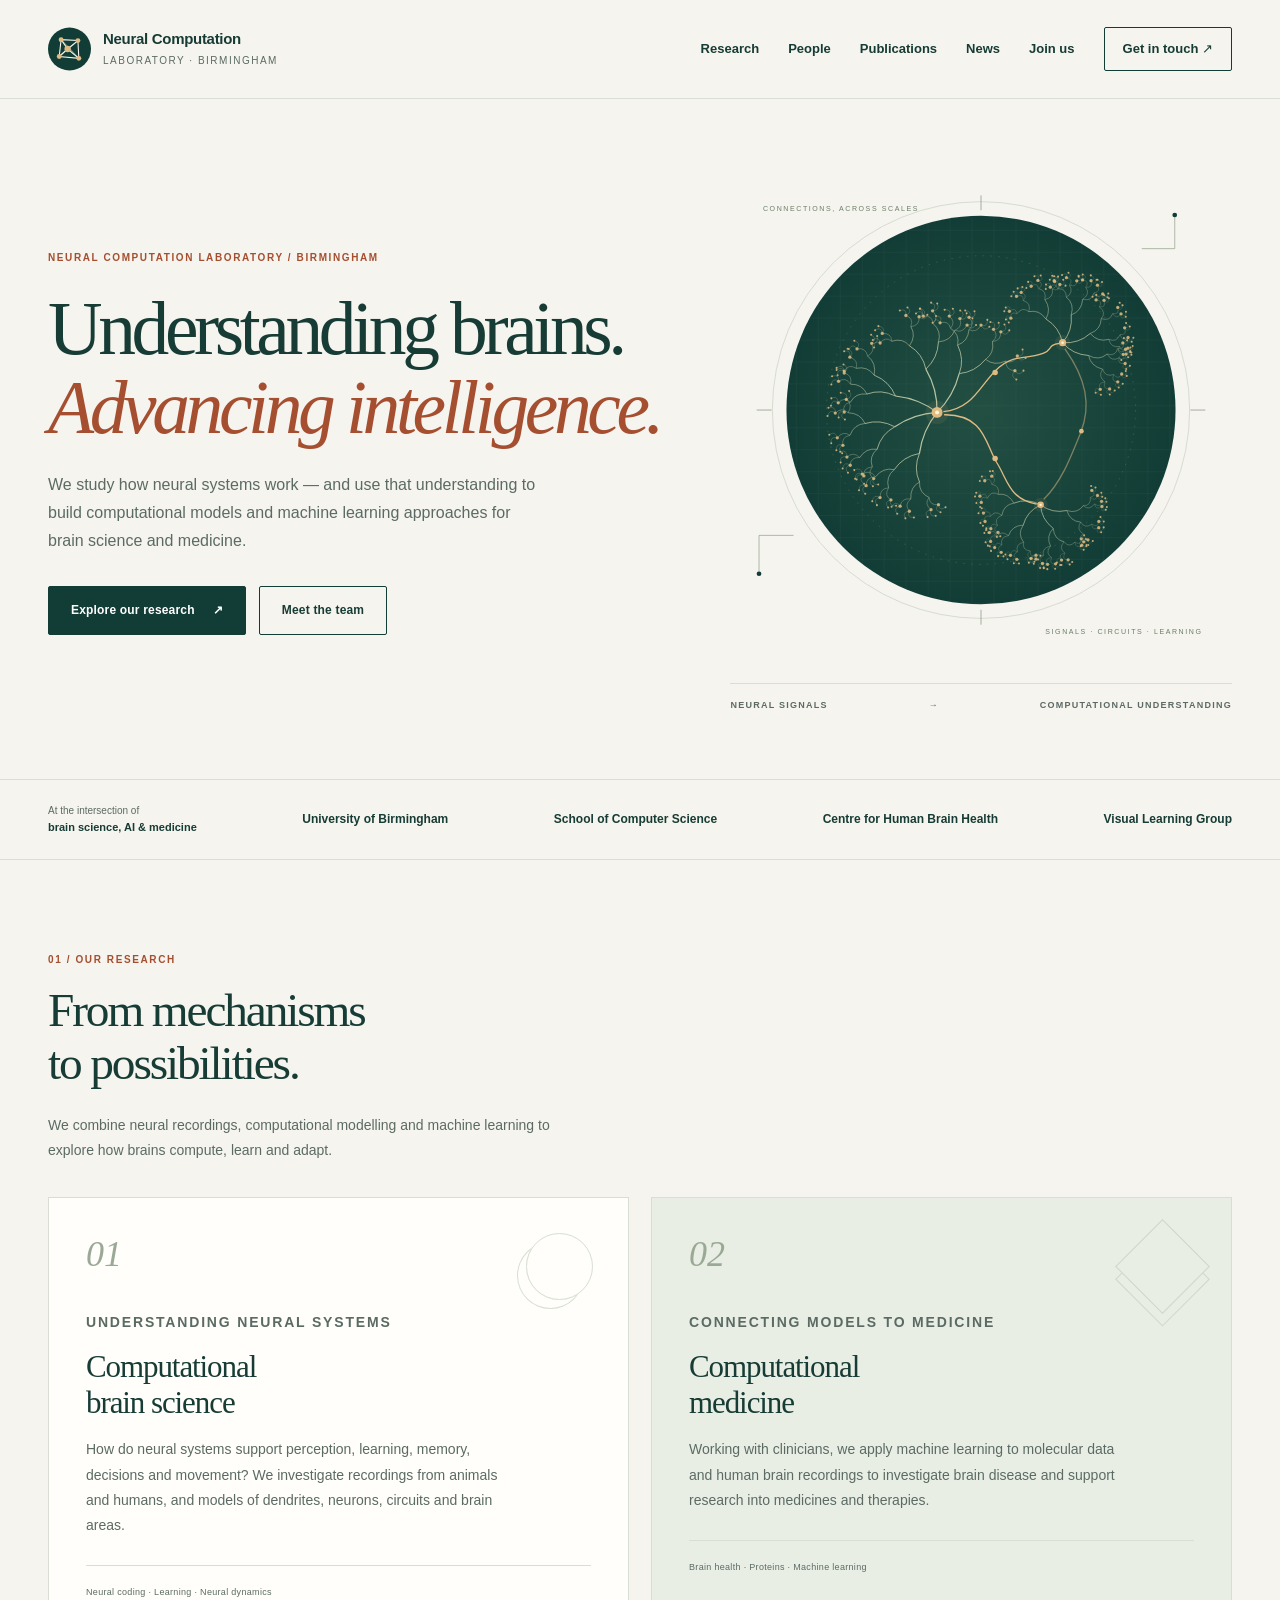
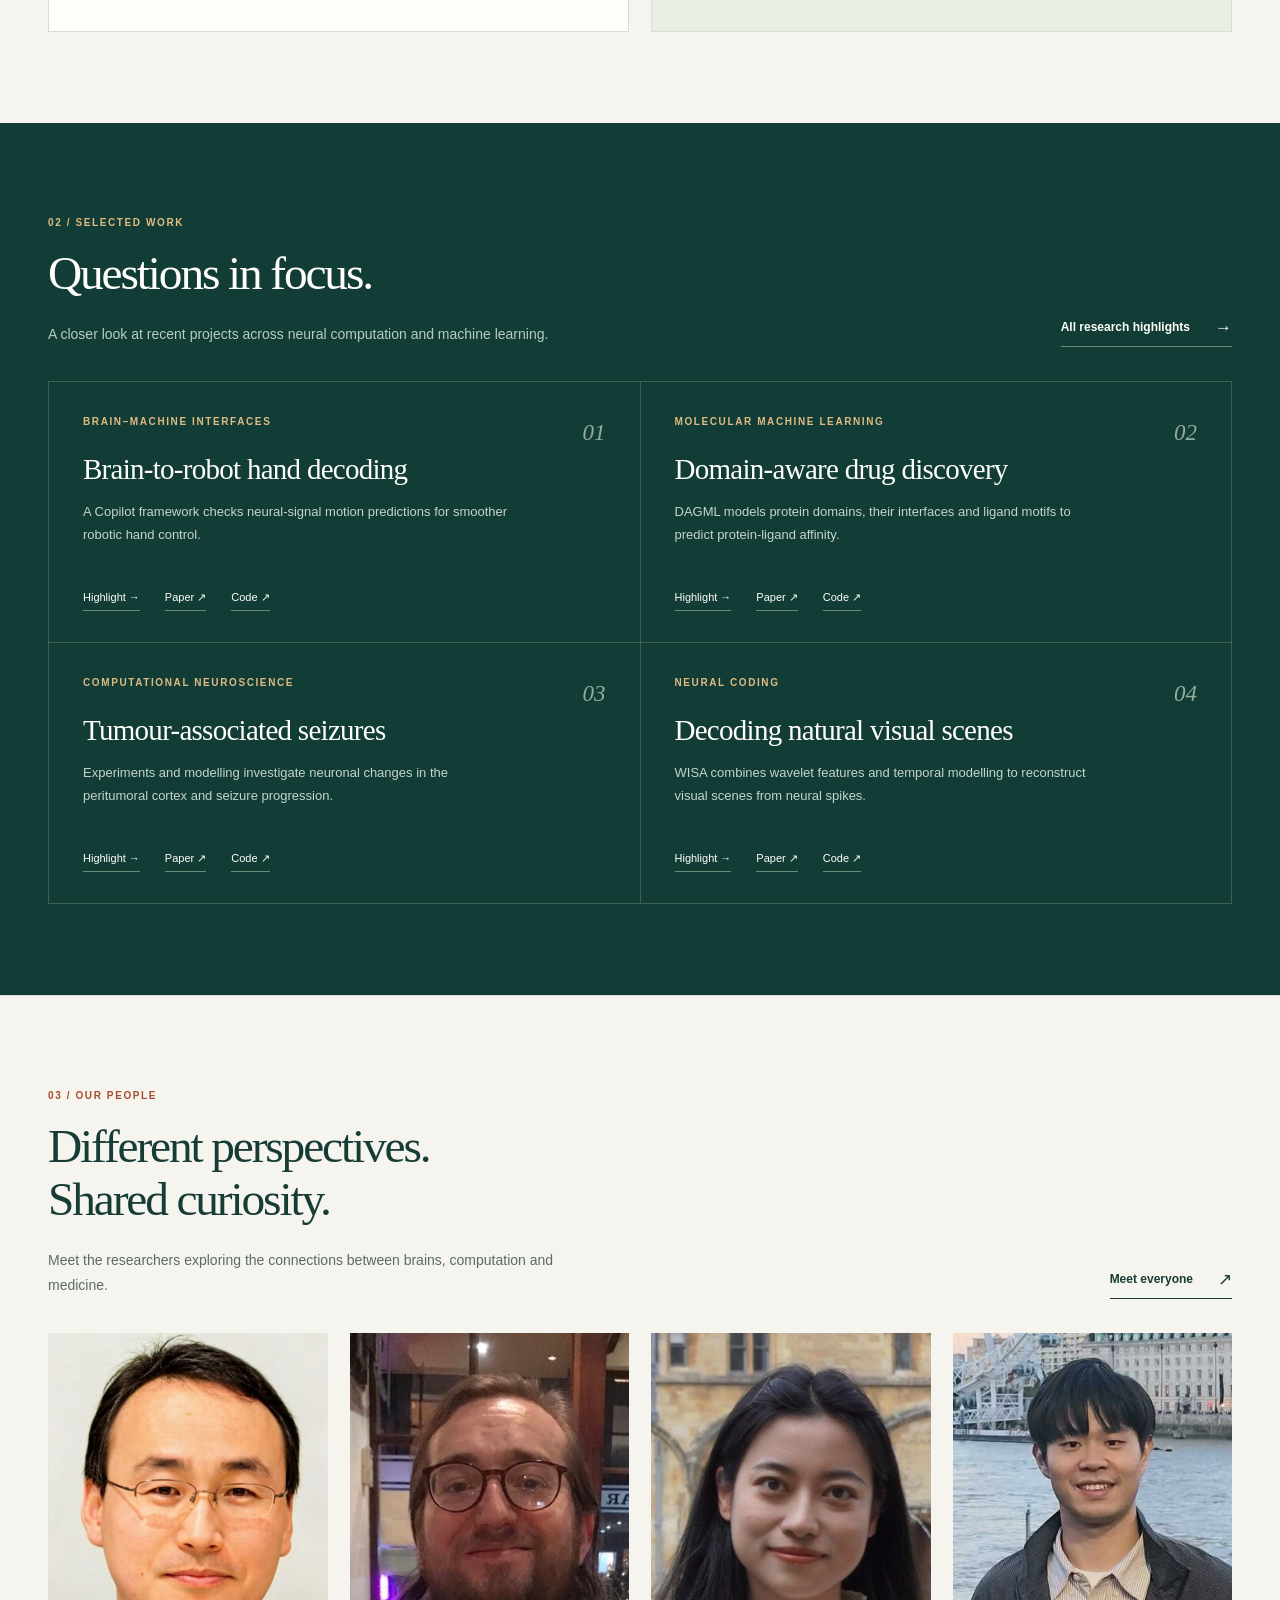
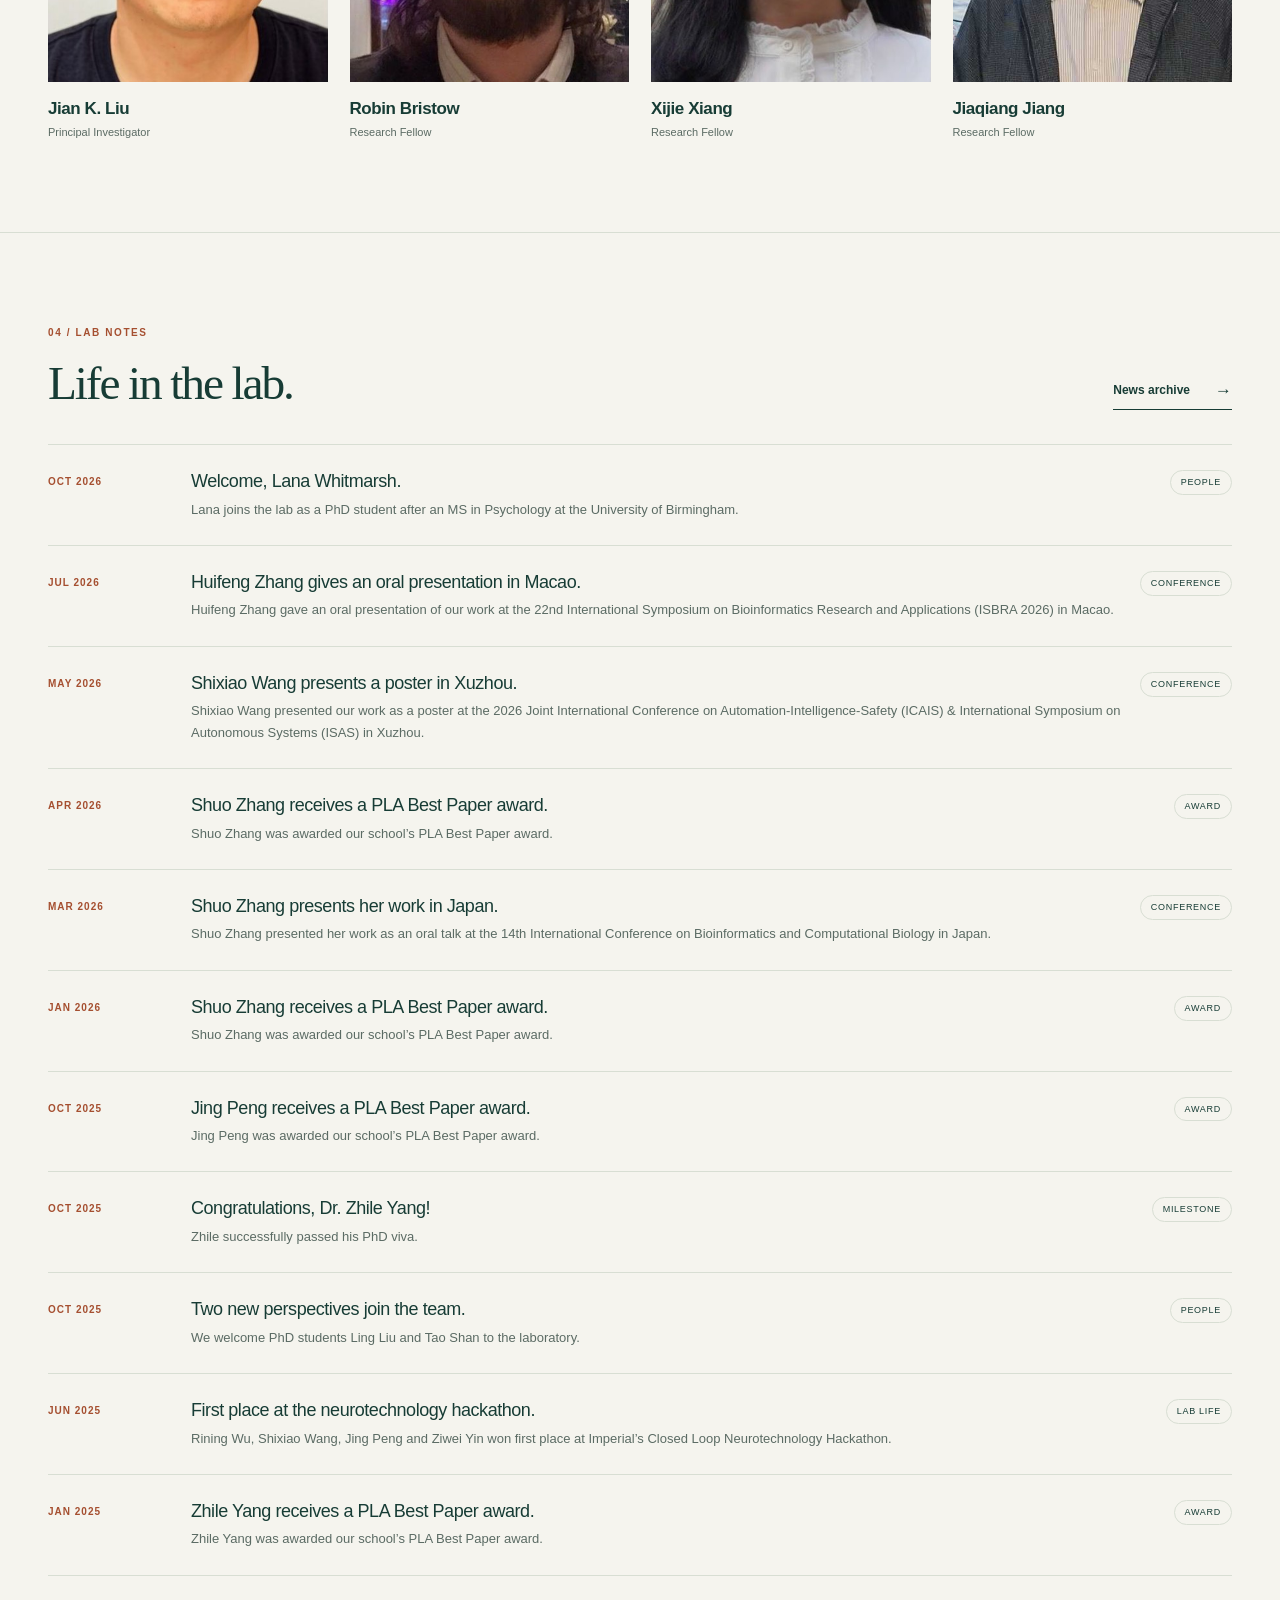
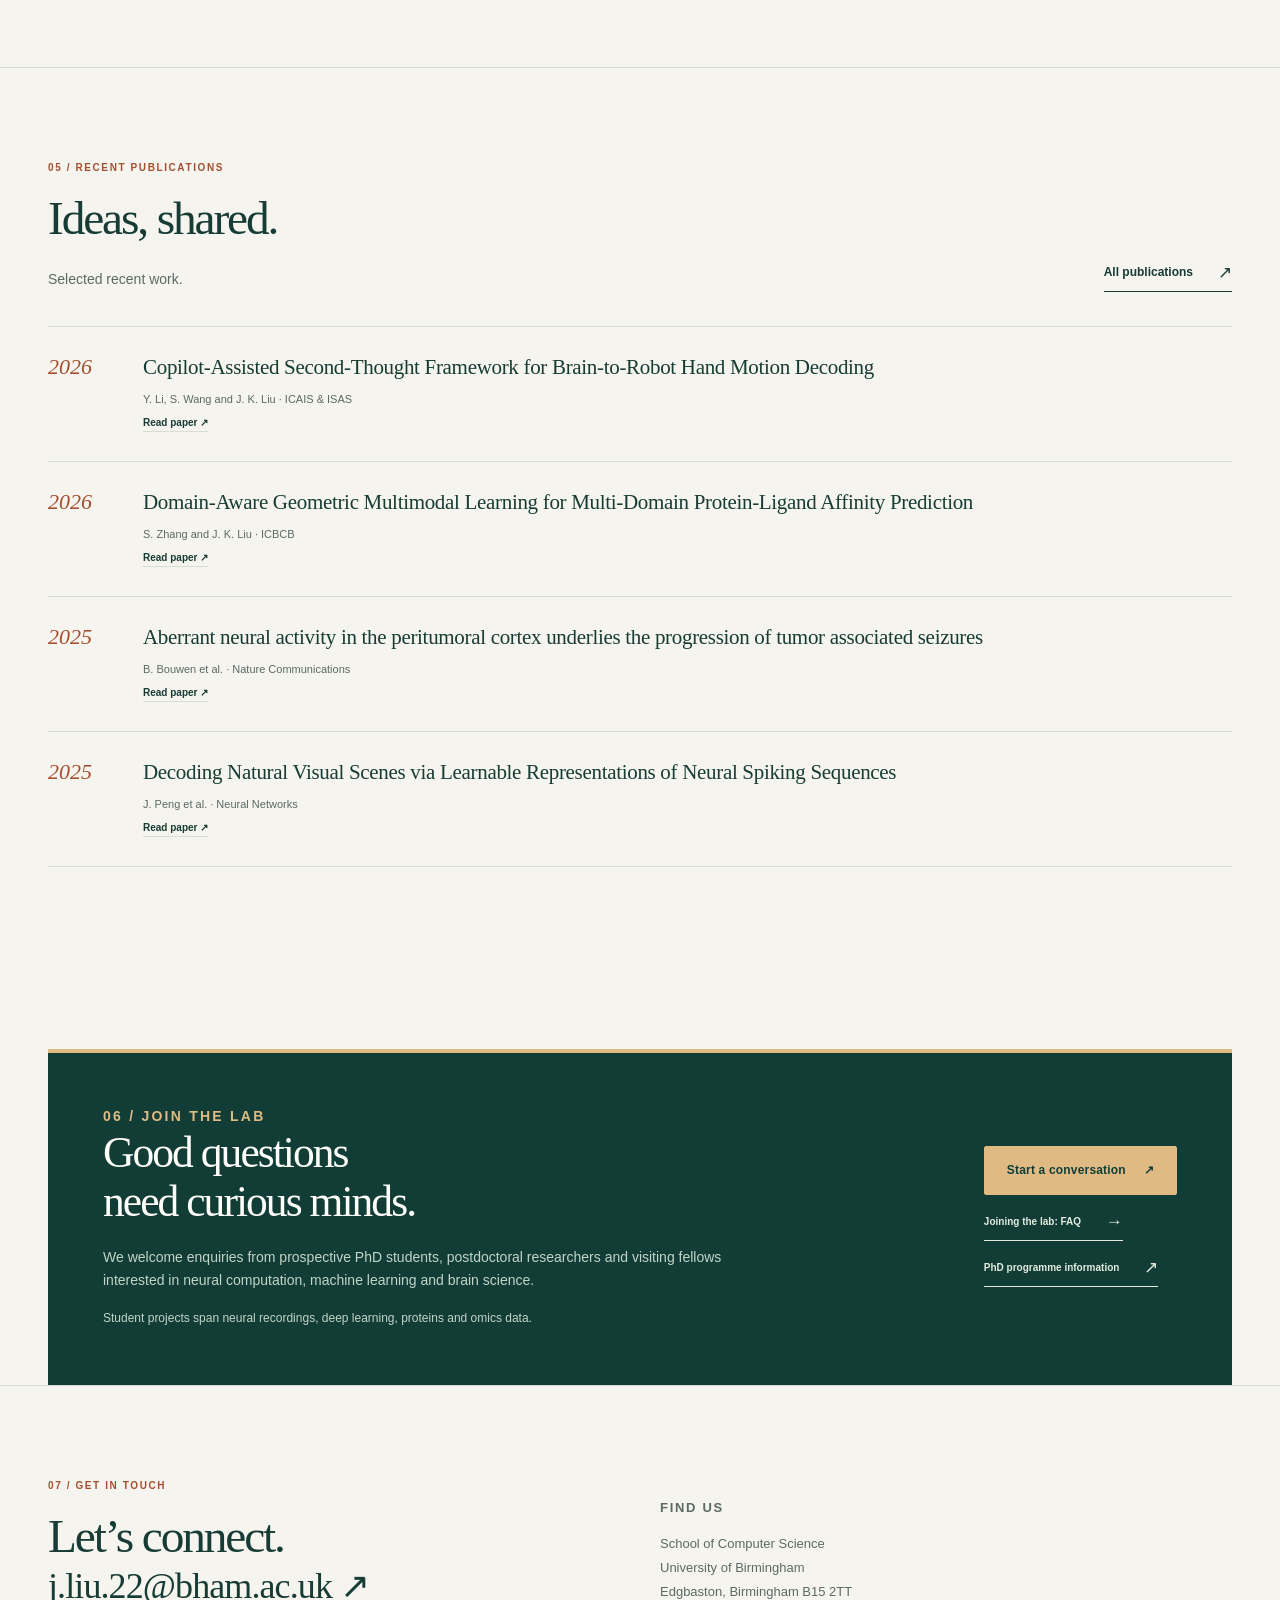
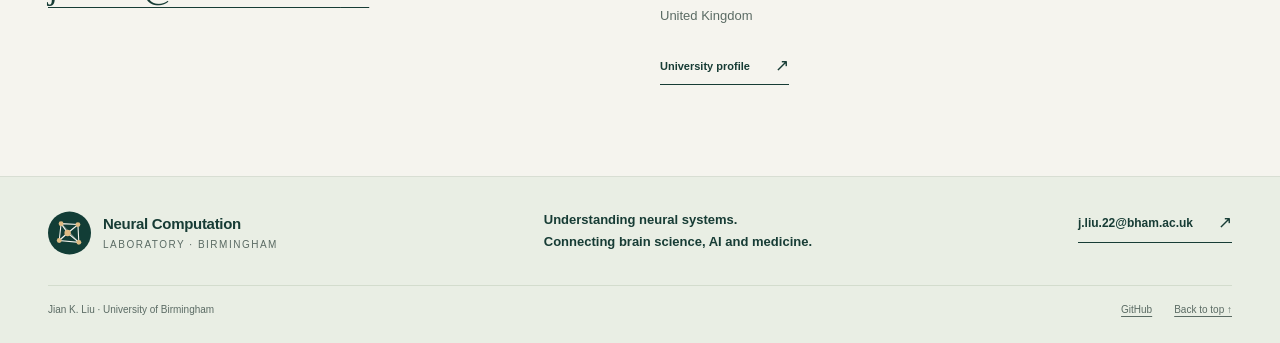
==== index.html @ 97d5d67d "Replace Yajing Zheng with Jiaqiang Jiang Update the People directory and homepage preview with the s" ====
<!doctype html>
<html lang="en">
<head>
  <meta charset="utf-8">
  <meta name="viewport" content="width=device-width, initial-scale=1">
  <meta name="description" content="Neural Computation Laboratory at the University of Birmingham. Research, people and publications at the intersection of brain science, AI and medicine.">
  <meta name="theme-color" content="#123d36">
  <title>Jian K. Liu · Neural Computation Laboratory</title>
  <link rel="canonical" href="https://jiankliu.github.io/">
  <link rel="icon" href="assets/images/lab-mark.svg" type="image/svg+xml">
  <link rel="stylesheet" href="assets/css/styles.css?v=20261025-5">
  <script src="assets/js/site.js?v=20261025" defer></script>
  <script src="assets/js/selected-work.js?v=20261025" defer></script>
</head>
<body>
<a class="skip-link" href="#main">Skip to content</a>
<header class="site-header">
  <div class="container header-inner">
    <a class="brand" href="index.html" aria-label="Neural Computation Laboratory home">
      <img class="brand-mark" src="assets/images/lab-mark.svg" width="46" height="46" alt="">
      <span class="brand-text">Neural Computation<span class="brand-meta">Laboratory · Birmingham</span></span>
    </a>
    <button class="nav-toggle" type="button" aria-expanded="false" aria-controls="site-nav" hidden>Menu<span aria-hidden="true"></span><span aria-hidden="true"></span></button>
    <nav id="site-nav" class="nav-links" aria-label="Main navigation">
      <a href="index.html#research">Research</a>
      <a href="people.html">People</a>
      <a href="publications.html">Publications</a>
      <a href="news.html">News</a>
      <a href="index.html#join">Join us</a>
      <a class="contact-link" href="index.html#contact">Get in touch <span aria-hidden="true">↗</span></a>
    </nav>
  </div>
</header>
<main id="main">
<section class="hero" id="top">
  <div class="container hero-grid">
    <div class="hero-copy">
      <p class="eyebrow">Neural Computation Laboratory / Birmingham</p>
      <h1>Understanding brains.<br><em>Advancing intelligence.</em></h1>
      <p class="hero-intro">We study how neural systems work — and use that understanding to build computational models and machine learning approaches for brain science and medicine.</p>
      <div class="hero-actions"><a class="button button-primary" href="#research">Explore our research <span aria-hidden="true">↗</span></a><a class="button button-outline" href="people.html">Meet the team</a></div>
    </div>
    <figure class="hero-art"><img src="assets/images/neural-network.svg" width="640" height="600" alt="Illustration of interconnected neurons and signals"><figcaption class="art-caption"><span>Neural signals</span><span aria-hidden="true">→</span><span>Computational understanding</span></figcaption></figure>
  </div>
</section>
<aside class="affiliations" aria-label="Academic affiliations"><div class="container affiliations-inner"><p>At the intersection of<br><strong>brain science, AI &amp; medicine</strong></p><a href="https://www.birmingham.ac.uk/" target="_blank" rel="noopener noreferrer">University of Birmingham</a><a href="https://www.birmingham.ac.uk/schools/computer-science" target="_blank" rel="noopener noreferrer">School of Computer Science</a><a href="https://www.birmingham.ac.uk/research/centres-institutes/human-brain-health" target="_blank" rel="noopener noreferrer">Centre for Human Brain Health</a><a href="https://visiongroup-uob.github.io/" target="_blank" rel="noopener noreferrer">Visual Learning Group</a></div></aside>
<section class="section research-section" id="research"><div class="container">
<div class="section-heading"><div class="section-top"><p class="section-label">01 / Our research</p><h2>From mechanisms<br>to possibilities.</h2><p class="section-intro">We combine neural recordings, computational modelling and machine learning to explore how brains compute, learn and adapt.</p></div></div>
  <div class="research-grid">
    <article class="research-card"><span class="research-number" aria-hidden="true">01</span><div><p class="card-label">Understanding neural systems</p><h3>Computational<br>brain science</h3><p>How do neural systems support perception, learning, memory, decisions and movement? We investigate recordings from animals and humans, and models of dendrites, neurons, circuits and brain areas.</p><span class="research-tags">Neural coding · Learning · Neural dynamics</span></div></article>
    <article class="research-card"><span class="research-number" aria-hidden="true">02</span><div><p class="card-label">Connecting models to medicine</p><h3>Computational<br>medicine</h3><p>Working with clinicians, we apply machine learning to molecular data and human brain recordings to investigate brain disease and support research into medicines and therapies.</p><span class="research-tags">Brain health · Proteins · Machine learning</span></div></article>
  </div>
</div></section>
<section class="section highlights-section" id="highlights"><div class="container">
<div class="section-heading"><div class="section-top"><p class="section-label">02 / Selected work</p><h2>Questions in focus.</h2><p class="section-intro">A closer look at recent projects across neural computation and machine learning.</p></div><div class="section-actions"><a class="text-link" href="research-highlights.html">All research highlights <span aria-hidden="true">→</span></a></div></div>
  <div class="highlights-grid"><article class="highlight-card">
  <div class="highlight-top"><span class="highlight-kicker">Brain–machine interfaces</span><span class="highlight-index" aria-hidden="true">01</span></div>
  <h3><a href="research-highlights.html#brain-to-robot">Brain-to-robot hand decoding</a></h3><p>A Copilot framework checks neural-signal motion predictions for smoother robotic hand control.</p>
  <div class="highlight-links"><a href="research-highlights.html#brain-to-robot" aria-label="Read highlight: Brain-to-robot hand decoding">Highlight <span aria-hidden="true">→</span></a><a data-highlight-paper href="https://doi.org/10.48550/arXiv.2603.27492" target="_blank" rel="noopener noreferrer">Paper <span aria-hidden="true">↗</span></a><a href="https://github.com/ssshiFang/EEGDecoding_Robotarm" target="_blank" rel="noopener noreferrer">Code <span aria-hidden="true">↗</span></a></div>
</article>
<article class="highlight-card">
  <div class="highlight-top"><span class="highlight-kicker">Molecular machine learning</span><span class="highlight-index" aria-hidden="true">02</span></div>
  <h3><a href="research-highlights.html#domain-aware-drug-discovery">Domain-aware drug discovery</a></h3><p>DAGML models protein domains, their interfaces and ligand motifs to predict protein-ligand affinity.</p>
  <div class="highlight-links"><a href="research-highlights.html#domain-aware-drug-discovery" aria-label="Read highlight: Domain-aware drug discovery">Highlight <span aria-hidden="true">→</span></a><a data-highlight-paper href="https://doi.org/10.48550/arXiv.2601.17102" target="_blank" rel="noopener noreferrer">Paper <span aria-hidden="true">↗</span></a><a href="https://github.com/jiankliu/DAGML" target="_blank" rel="noopener noreferrer">Code <span aria-hidden="true">↗</span></a></div>
</article>
<article class="highlight-card">
  <div class="highlight-top"><span class="highlight-kicker">Computational neuroscience</span><span class="highlight-index" aria-hidden="true">03</span></div>
  <h3><a href="research-highlights.html#tumour-associated-seizures">Tumour-associated seizures</a></h3><p>Experiments and modelling investigate neuronal changes in the peritumoral cortex and seizure progression.</p>
  <div class="highlight-links"><a href="research-highlights.html#tumour-associated-seizures" aria-label="Read highlight: Tumour-associated seizures">Highlight <span aria-hidden="true">→</span></a><a data-highlight-paper href="https://doi.org/10.1038/s41467-025-66226-5" target="_blank" rel="noopener noreferrer">Paper <span aria-hidden="true">↗</span></a><a href="https://github.com/ydtang/Seizure-model" target="_blank" rel="noopener noreferrer">Code <span aria-hidden="true">↗</span></a></div>
</article>
<article class="highlight-card">
  <div class="highlight-top"><span class="highlight-kicker">Neural coding</span><span class="highlight-index" aria-hidden="true">04</span></div>
  <h3><a href="research-highlights.html#decoding-visual-scenes">Decoding natural visual scenes</a></h3><p>WISA combines wavelet features and temporal modelling to reconstruct visual scenes from neural spikes.</p>
  <div class="highlight-links"><a href="research-highlights.html#decoding-visual-scenes" aria-label="Read highlight: Decoding natural visual scenes">Highlight <span aria-hidden="true">→</span></a><a data-highlight-paper href="https://doi.org/10.1016/j.neunet.2025.107863" target="_blank" rel="noopener noreferrer">Paper <span aria-hidden="true">↗</span></a><a href="https://github.com/jiankliu/WISA" target="_blank" rel="noopener noreferrer">Code <span aria-hidden="true">↗</span></a></div>
</article></div>
</div></section>
<section class="section people-section" id="people"><div class="container">
<div class="section-heading"><div class="section-top"><p class="section-label">03 / Our people</p><h2>Different perspectives.<br>Shared curiosity.</h2><p class="section-intro">Meet the researchers exploring the connections between brains, computation and medicine.</p></div><div class="section-actions"><a class="text-link" href="people.html">Meet everyone <span aria-hidden="true">↗</span></a></div></div>
  <div class="team-grid team-preview"><article class="person-card">
<div class="portrait-wrap">
  <span class="portrait-fallback" aria-hidden="true" hidden>JK</span>
  <img class="person-photo" data-portrait src="assets/images/people/jian-k-liu.jpg" alt="Portrait of Jian K. Liu" width="428" height="640" loading="lazy" decoding="async">
</div>
  <div class="person-info"><h3>Jian K. Liu</h3><p class="person-role">Principal Investigator</p></div>
</article><article class="person-card">
<div class="portrait-wrap">
  <span class="portrait-fallback" aria-hidden="true" hidden>RB</span>
  <img class="person-photo" data-portrait src="assets/images/people/robin-bristow.jpg" alt="Portrait of Robin Bristow" width="435" height="640" loading="lazy" decoding="async">
</div>
  <div class="person-info"><h3>Robin Bristow</h3><p class="person-role">Research Fellow</p></div>
</article><article class="person-card">
<div class="portrait-wrap">
  <span class="portrait-fallback" aria-hidden="true" hidden>XX</span>
  <img class="person-photo" data-portrait src="assets/images/people/xijie-xiang.jpg" alt="Portrait of Xijie Xiang" width="434" height="640" loading="lazy" decoding="async">
</div>
  <div class="person-info"><h3>Xijie Xiang</h3><p class="person-role">Research Fellow</p></div>
</article><article class="person-card">
<div class="portrait-wrap">
  <span class="portrait-fallback" aria-hidden="true" hidden>JJ</span>
  <img class="person-photo" data-portrait src="assets/images/people/jiaqiang-jiang.jpg" alt="Portrait of Jiaqiang Jiang" width="3420" height="1924" loading="lazy" decoding="async" style="position:absolute;max-width:none;width:684%;height:307.84%;left:-324%;top:-142.4%;object-fit:fill;transform-origin:54.6784% 62.5%">
</div>
  <div class="person-info"><h3>Jiaqiang Jiang</h3><p class="person-role">Research Fellow</p></div>
</article></div>
</div></section>
<section class="section news-section" id="news"><div class="container"><span id="about" class="anchor-target" aria-hidden="true"></span>
<div class="section-heading"><div class="section-top"><p class="section-label">04 / Lab notes</p><h2>Life in the lab.</h2></div><div class="section-actions"><a class="text-link" href="news.html">News archive <span aria-hidden="true">→</span></a></div></div>
  <div class="news-list">
    <article class="news-row"><time class="news-date" datetime="2026-10">Oct 2026</time><div class="news-copy"><h3>Welcome, Lana Whitmarsh.</h3><p>Lana joins the lab as a PhD student after an MS in Psychology at the University of Birmingham.</p></div><span class="news-tag">People</span></article>
    <article class="news-row"><time class="news-date" datetime="2026-07">Jul 2026</time><div class="news-copy"><h3>Huifeng Zhang gives an oral presentation in Macao.</h3><p>Huifeng Zhang gave an oral presentation of our work at the 22nd International Symposium on Bioinformatics Research and Applications (ISBRA 2026) in Macao.</p></div><span class="news-tag">Conference</span></article>
    <article class="news-row"><time class="news-date" datetime="2026-05">May 2026</time><div class="news-copy"><h3>Shixiao Wang presents a poster in Xuzhou.</h3><p>Shixiao Wang presented our work as a poster at the 2026 Joint International Conference on Automation-Intelligence-Safety (ICAIS) &amp; International Symposium on Autonomous Systems (ISAS) in Xuzhou.</p></div><span class="news-tag">Conference</span></article>
    <article class="news-row"><time class="news-date" datetime="2026-04">Apr 2026</time><div class="news-copy"><h3>Shuo Zhang receives a PLA Best Paper award.</h3><p>Shuo Zhang was awarded our school’s PLA Best Paper award.</p></div><span class="news-tag">Award</span></article>
    <article class="news-row"><time class="news-date" datetime="2026-03">Mar 2026</time><div class="news-copy"><h3>Shuo Zhang presents her work in Japan.</h3><p>Shuo Zhang presented her work as an oral talk at the 14th International Conference on Bioinformatics and Computational Biology in Japan.</p></div><span class="news-tag">Conference</span></article>
    <article class="news-row"><time class="news-date" datetime="2026-01">Jan 2026</time><div class="news-copy"><h3>Shuo Zhang receives a PLA Best Paper award.</h3><p>Shuo Zhang was awarded our school’s PLA Best Paper award.</p></div><span class="news-tag">Award</span></article>
    <article class="news-row"><time class="news-date" datetime="2025-10">Oct 2025</time><div class="news-copy"><h3>Jing Peng receives a PLA Best Paper award.</h3><p>Jing Peng was awarded our school’s PLA Best Paper award.</p></div><span class="news-tag">Award</span></article>
    <article class="news-row"><time class="news-date" datetime="2025-10">Oct 2025</time><div class="news-copy"><h3>Congratulations, Dr. Zhile Yang!</h3><p>Zhile successfully passed his PhD viva.</p></div><span class="news-tag">Milestone</span></article>
    <article class="news-row"><time class="news-date" datetime="2025-10">Oct 2025</time><div class="news-copy"><h3>Two new perspectives join the team.</h3><p>We welcome PhD students Ling Liu and Tao Shan to the laboratory.</p></div><span class="news-tag">People</span></article>
    <article class="news-row"><time class="news-date" datetime="2025-06">Jun 2025</time><div class="news-copy"><h3>First place at the neurotechnology hackathon.</h3><p>Rining Wu, Shixiao Wang, Jing Peng and Ziwei Yin won first place at Imperial’s Closed Loop Neurotechnology Hackathon.</p></div><span class="news-tag">Lab life</span></article>
    <article class="news-row"><time class="news-date" datetime="2025-01">Jan 2025</time><div class="news-copy"><h3>Zhile Yang receives a PLA Best Paper award.</h3><p>Zhile Yang was awarded our school’s PLA Best Paper award.</p></div><span class="news-tag">Award</span></article>
  </div>
</div></section>
<section class="section publications-section" id="publications"><div class="container">
<div class="section-heading"><div class="section-top"><p class="section-label">05 / Recent publications</p><h2>Ideas, shared.</h2><p class="section-intro">Selected recent work.</p></div><div class="section-actions"><a class="text-link" href="publications.html">All publications <span aria-hidden="true">↗</span></a></div></div>
  <ol class="publication-list" data-selected-publications data-publication-source="publications.html"><li class="publication-item">
  <span class="publication-year">2026</span>
  <div class="publication-body"><h3 class="publication-title">Copilot-Assisted Second-Thought Framework for Brain-to-Robot Hand Motion Decoding</h3><p class="publication-meta">Y. Li, S. Wang and J. K. Liu · ICAIS &amp; ISAS</p><a class="publication-link" href="https://doi.org/10.48550/arXiv.2603.27492" aria-label="Read Copilot-Assisted Second-Thought Framework for Brain-to-Robot Hand Motion Decoding" target="_blank" rel="noopener noreferrer">Read paper <span aria-hidden="true">↗</span></a></div>
</li><li class="publication-item">
  <span class="publication-year">2026</span>
  <div class="publication-body"><h3 class="publication-title">Domain-Aware Geometric Multimodal Learning for Multi-Domain Protein-Ligand Affinity Prediction</h3><p class="publication-meta">S. Zhang and J. K. Liu · ICBCB</p><a class="publication-link" href="https://doi.org/10.48550/arXiv.2601.17102" aria-label="Read Domain-Aware Geometric Multimodal Learning for Multi-Domain Protein-Ligand Affinity Prediction" target="_blank" rel="noopener noreferrer">Read paper <span aria-hidden="true">↗</span></a></div>
</li><li class="publication-item">
  <span class="publication-year">2025</span>
  <div class="publication-body"><h3 class="publication-title">Aberrant neural activity in the peritumoral cortex underlies the progression of tumor associated seizures</h3><p class="publication-meta">B. Bouwen et al. · Nature Communications</p><a class="publication-link" href="https://doi.org/10.1038/s41467-025-66226-5" aria-label="Read Aberrant neural activity in the peritumoral cortex underlies the progression of tumor associated seizures" target="_blank" rel="noopener noreferrer">Read paper <span aria-hidden="true">↗</span></a></div>
</li><li class="publication-item">
  <span class="publication-year">2025</span>
  <div class="publication-body"><h3 class="publication-title">Decoding Natural Visual Scenes via Learnable Representations of Neural Spiking Sequences</h3><p class="publication-meta">J. Peng et al. · Neural Networks</p><a class="publication-link" href="https://doi.org/10.1016/j.neunet.2025.107863" aria-label="Read Decoding Natural Visual Scenes via Learnable Representations of Neural Spiking Sequences" target="_blank" rel="noopener noreferrer">Read paper <span aria-hidden="true">↗</span></a></div>
</li></ol>
</div></section>
<section class="section join-section" id="join"><div class="container"><div class="join-panel">
  <div class="join-copy"><p class="section-label">06 / Join the lab</p><h2>Good questions<br>need curious minds.</h2><p>We welcome enquiries from prospective PhD students, postdoctoral researchers and visiting fellows interested in neural computation, machine learning and brain science.</p><p class="join-detail" id="projects">Student projects span neural recordings, deep learning, proteins and omics data.</p></div>
  <div class="join-actions"><a class="button button-light" href="mailto:j.liu.22@bham.ac.uk">Start a conversation <span aria-hidden="true">↗</span></a><a class="text-link" href="join-us.html">Joining the lab: FAQ <span aria-hidden="true">→</span></a><a class="text-link" href="https://www.birmingham.ac.uk/study/postgraduate/subjects/computer-science-and-data-science-courses/computer-science-phd" target="_blank" rel="noopener noreferrer">PhD programme information <span aria-hidden="true">↗</span></a></div>
</div></div></section>
<section class="section contact-section" id="contact"><div class="container contact-grid">
  <div><p class="section-label">07 / Get in touch</p><h2>Let’s connect.</h2><a class="contact-email" href="mailto:j.liu.22@bham.ac.uk">j.liu.22@bham.ac.uk <span aria-hidden="true">↗</span></a></div>
  <div class="contact-block"><p class="card-label">Find us</p><address>School of Computer Science<br>University of Birmingham<br>Edgbaston, Birmingham B15 2TT<br>United Kingdom</address><a class="text-link" href="https://www.birmingham.ac.uk/staff/profiles/computer-science/academic-staff/liu-jian" target="_blank" rel="noopener noreferrer">University profile <span aria-hidden="true">↗</span></a></div>
</div></section>
</main>
<footer class="site-footer">
  <div class="container footer-inner">
    <a class="brand footer-brand" href="index.html">
      <img class="brand-mark" src="assets/images/lab-mark.svg" width="46" height="46" alt="">
      <span class="brand-text">Neural Computation<span class="brand-meta">Laboratory · Birmingham</span></span>
    </a>
    <p>Understanding neural systems.<br>Connecting brain science, AI and medicine.</p>
    <a class="text-link" href="mailto:j.liu.22@bham.ac.uk">j.liu.22@bham.ac.uk <span aria-hidden="true">↗</span></a>
  </div>
  <div class="container footer-bottom">
    <span>Jian K. Liu · University of Birmingham</span>
    <div><a href="https://github.com/jiankliu" target="_blank" rel="noopener noreferrer">GitHub</a><a href="index.html#top">Back to top ↑</a></div>
  </div>
</footer>
</body>
</html>
---- assets/css/styles.css ----
/* Neural Computation Laboratory — shared visual system. */
:root {
  --paper: #f5f4ee;
  --white: #fffefa;
  --ink: #173c35;
  --forest: #123d36;
  --muted: #5b6b64;
  --line: #d8ded3;
  --soft: #e9eee5;
  --clay: #a54f30;
  --gold: #dfbb83;
  --max: 1240px;
  --sans: -apple-system, BlinkMacSystemFont, "Segoe UI", sans-serif;
  --serif: Georgia, "Times New Roman", serif;
}
* { box-sizing: border-box; }
html { scroll-behavior: smooth; scroll-padding-top: 7rem; }
body { margin: 0; background: var(--paper); color: var(--ink); font: 16px/1.65 var(--sans); -webkit-font-smoothing: antialiased; }
body::selection { background: var(--gold); color: var(--forest); }
[hidden] { display: none !important; }
a { color: inherit; text-decoration-thickness: 1px; text-underline-offset: .25em; }
a:hover { color: var(--clay); }
button, input { font: inherit; }
button { cursor: pointer; }
button, a, input { -webkit-tap-highlight-color: transparent; }
:focus-visible { outline: 3px solid var(--clay); outline-offset: 5px; }
img { display: block; max-width: 100%; }
h1, h2, h3, p { margin-top: 0; }
h1, h2 { font-family: var(--serif); font-weight: 400; }
h1 { font-size: clamp(3.2rem, 5.9vw, 5.6rem); line-height: 1.05; letter-spacing: -.058em; }
h1 em, h2 em { font-weight: 400; color: var(--clay); }
h2 { font-size: clamp(2.3rem, 3.7vw, 3.6rem); line-height: 1.12; letter-spacing: -.045em; }
h3 { line-height: 1.3; font-weight: 600; letter-spacing: -.025em; }
p { margin-bottom: 1.2rem; }
svg { max-width: 100%; }
.container { width: min(var(--max), calc(100% - 96px)); margin-inline: auto; }
.skip-link { position: fixed; left: 24px; top: -100px; z-index: 100; background: var(--forest); color: white; padding: 12px 20px; }
.skip-link:focus { top: 12px; }
.site-header { position: sticky; top: 0; z-index: 20; background: rgba(245,244,238,.97); border-bottom: 1px solid var(--line); }
.header-inner { min-height: 98px; display: flex; justify-content: space-between; align-items: center; gap: 30px; }
.brand { display: flex; align-items: center; gap: 12px; text-decoration: none; }
.brand-mark { width: 43px; height: 48px; flex-shrink: 0; }
.brand-text { font-size: 15px; font-weight: 700; line-height: 1.25; letter-spacing: -.02em; }
.brand-meta { display: block; margin-top: 5px; color: var(--muted); font-size: 10px; line-height: 1.4; font-weight: 500; letter-spacing: .15em; text-transform: uppercase; }
#site-nav, .nav-links { display: flex; align-items: center; gap: 29px; }
.nav-links { padding: 0; margin: 0; list-style: none; }
#site-nav a { font-size: 13px; font-weight: 550; text-decoration: none; padding-block: 8px; }
#site-nav a:hover, #site-nav a[aria-current=page] { color: var(--clay); }
#site-nav .contact-link { border: 1px solid var(--forest); padding: 10px 18px; border-radius: 2px; }
#site-nav .contact-link:hover { background: var(--forest); color: var(--white); }
.nav-toggle { display: none; border: 1px solid var(--line); color: var(--forest); padding: 10px 13px; background: transparent; }
.hero { padding: 72px 0 66px; overflow: hidden; }
.hero-grid { display: grid; grid-template-columns: 1.12fr .88fr; gap: 44px; align-items: center; }
.eyebrow, .section-label, .highlight-kicker { text-transform: uppercase; font-size: 10px; letter-spacing: .16em; font-weight: 700; line-height: 1.7; }
.eyebrow { color: var(--clay); margin-bottom: 23px; }
.hero h1 { margin-bottom: 24px; }
.hero-copy > p, .hero-intro { max-width: 490px; font-size: 16px; line-height: 1.75; color: var(--muted); }
.hero-copy > .eyebrow { max-width: none; font-size: 10px; color: var(--clay); line-height: 1.7; }
.hero-actions, .actions, .join-actions { display: flex; flex-wrap: wrap; align-items: center; gap: 13px; margin-top: 31px; }
.button { display: inline-flex; align-items: center; justify-content: center; gap: 18px; min-height: 49px; padding: 12px 22px; border: 1px solid var(--forest); text-decoration: none; font-size: 12px; letter-spacing: .015em; font-weight: 600; border-radius: 2px; transition: background .2s, color .2s; }
.button-primary { background: var(--forest); color: white; }
.button-primary:hover { background: #22554a; color: white; }
.button-outline:hover { background: var(--soft); color: var(--forest); }
.hero-art { position: relative; align-self: stretch; display: flex; flex-direction: column; justify-content: center; margin: 0; }
.hero-art > img { width: 100%; max-height: 500px; object-fit: contain; }
.art-caption { display: flex; justify-content: space-between; align-items: center; gap: 12px; margin-top: 12px; padding-top: 14px; border-top: 1px solid var(--line); font-size: 9px; text-transform: uppercase; font-weight: 600; letter-spacing: .14em; color: var(--muted); }
.affiliations { border-top: 1px solid var(--line); border-bottom: 1px solid var(--line); }
.affiliations .container { display: flex; align-items: center; justify-content: space-between; gap: 24px; padding-block: 23px; color: var(--muted); font-size: 12px; }
.affiliations a { font-weight: 550; color: var(--ink); text-decoration: none; }
.affiliations a:hover { color: var(--clay); }
.section { padding: 91px 0; }
.section + .section { border-top: 1px solid var(--line); }
.section-label { color: var(--clay); display: block; margin: 0 0 16px; }
.section-top, .section-heading { display: flex; justify-content: space-between; align-items: flex-end; gap: 35px; margin-bottom: 34px; }
.section-top h2, .section-heading h2 { margin-bottom: 0; }
.section-heading > p, .section-intro { max-width: 540px; color: var(--muted); }
.section-actions { display: flex; gap: 18px; flex-wrap: wrap; align-items: center; }
.text-link { display: inline-flex; gap: 25px; align-items: center; white-space: nowrap; font-size: 12px; font-weight: 600; text-decoration: none; border-bottom: 1px solid currentColor; padding-bottom: 4px; }
.text-link > span { font-size: 17px; font-weight: 400; }
.section-top { display: block; margin: 0; }
.section-top .section-intro { margin-top: 22px; margin-bottom: 0; font-size: 14px; line-height: 1.8; }
.card-label { text-transform: uppercase; font-size: 9px; letter-spacing: .13em; font-weight: 650; color: var(--clay); margin-bottom: 14px; }
.research-tags { display: block; border-top: 1px solid var(--line); padding-top: 19px; margin-top: 27px; font-size: 9px; letter-spacing: .035em; color: var(--muted); }
.highlight-index { font: italic 23px var(--serif); color: #94ac9e; }
.affiliations p { margin: 0; font-size: 10px; line-height: 1.6; }
.affiliations p strong { color: var(--ink); font-weight: 600; font-size: 11px; }
.footer-bottom > div { display: flex; flex-wrap: wrap; gap: 22px; }
.contact-block address { font-style: normal; font-size: 13px; color: var(--muted); line-height: 1.85; margin-bottom: 24px; }
.contact-section h2 { margin-bottom: 24px; }
.pi-links { display: flex; flex-wrap: wrap; gap: 20px; margin-top: 25px; }
.person-initials-note { font-size: 10px; color: var(--muted); margin-top: 7px; }
.search-field { position: relative; }
.search-field > svg { position: absolute; top: 13px; left: 12px; color: var(--muted); }
.search-field input[data-search] { padding-left: 42px; }
.filter-buttons { margin-top: 18px; }
.filter-top .result-count { margin: 0; }
.page-intro { max-width: 680px; }
.alumni-count { font: 11px var(--sans); color: var(--muted); margin-left: 12px; }
.alumnus { padding: 10px 0; border-top: 1px solid var(--line); }
.alumnus strong { display: block; font-size: 13px; color: var(--ink); }
.alumnus span { display: block; font-size: 11px; margin-top: 4px; }
.alumnus h3 { font-size: 14px; margin: 0 0 6px; }
.alumnus p { font-size: 11px; margin: 0; }
.alumnus p span { display: inline; }
.alumni-panel > p { margin-top: 22px; font-size: 13px; color: var(--muted); }
.join-panel .button-light { background: var(--gold); border-color: var(--gold); color: var(--forest); }
.join-panel .button-light:hover { background: #f0d2a5; }
.join-panel .text-link { align-self: flex-start; font-size: 10px; white-space: normal; color: #e3ebdf; }
.join-panel .text-link:hover { color: var(--gold); }
.join-detail { margin-top: 17px; font-size: 12px !important; }
.news-tag { font-size: 9px; text-transform: uppercase; letter-spacing: .08em; justify-self: end; border: 1px solid var(--line); padding: 4px 10px; border-radius: 20px; }
.research-grid { display: grid; grid-template-columns: 1fr 1fr; gap: 22px; }
.research-card { position: relative; padding: 38px 37px 31px; border: 1px solid var(--line); background: var(--white); overflow: hidden; }
.research-card:nth-child(2) { background: var(--soft); }
.research-card .research-number, .research-card > .card-number { display: block; font: italic 36px/1 var(--serif); color: #9aa995; margin-bottom: 38px; }
.research-card h3 { font: 400 31px/1.15 var(--serif); letter-spacing: -.035em; margin-bottom: 17px; }
.research-card p { color: var(--muted); font-size: 14px; line-height: 1.8; max-width: 430px; }
.research-card .text-link { margin-top: 12px; }
.research-card::after { content: ""; position: absolute; top: 35px; right: 35px; width: 65px; height: 65px; border: 1px solid #b8c5b3; border-radius: 50%; box-shadow: -9px 9px 0 -1px var(--white), -9px 9px 0 0 #b8c5b3; opacity: .55; }
.research-card:nth-child(2)::after { border-radius: 0; transform: rotate(45deg); box-shadow: 9px 9px 0 -1px var(--soft), 9px 9px 0 0 #b8c5b3; }
#highlights { background: var(--forest); color: var(--white); border: 0; }
#highlights .section-label { color: var(--gold); }
#highlights .section-intro { color: #b7cdc3; }
.highlight-grid, .highlights-grid { display: grid; grid-template-columns: repeat(2,1fr); gap: 1px; background: #3d5e51; border: 1px solid #3d5e51; }
.highlight-card { background: var(--forest); padding: 31px 34px; min-height: 260px; display: flex; flex-direction: column; transition: background .2s; }
.highlight-card:hover { background: #19473e; }
.highlight-top { display: flex; justify-content: space-between; align-items: center; gap: 20px; }
.highlight-kicker { color: var(--gold); margin-bottom: 23px; }
.highlight-number { font: italic 23px var(--serif); color: #89a195; }
.highlight-card h3 { font: 400 29px/1.16 var(--serif); max-width: 390px; margin-bottom: 14px; }
.highlight-card p { color: #c5d4cb; font-size: 13px; line-height: 1.75; max-width: 430px; }
.highlight-links { display: flex; gap: 25px; margin-top: auto; padding-top: 13px; }
.highlight-links a { color: var(--white); font-size: 11px; text-decoration: none; border-bottom: 1px solid #6c8a78; padding-bottom: 4px; }
.highlight-links a:hover { color: var(--gold); }
.team-grid { display: grid; grid-template-columns: repeat(4,minmax(0,1fr)); column-gap: 22px; row-gap: 36px; }
.person-card { min-width: 0; }
.portrait-wrap { position: relative; aspect-ratio: 4/5; overflow: hidden; background: #dde5db; }
.portrait-wrap img { width: 100%; height: 100%; object-fit: cover; object-position: 50% 25%; transition: transform .5s ease; }
.person-card:hover .portrait-wrap img { transform: scale(1.035); }
.portrait-fallback { display: grid; width: 100%; height: 100%; place-items: center; font: italic 56px var(--serif); background: linear-gradient(145deg,#dde7da,#eaece4); color: #6b8271; letter-spacing: -.08em; }
.portrait-fallback::after { content: ""; position: absolute; inset: 20%; border: 1px solid #b7c7b3; border-radius: 50%; }
.person-info { padding: 16px 0 0; }
.person-info h3 { font-size: 17px; margin-bottom: 3px; }
.person-info h3 a { text-decoration: none; }
.person-role { font-size: 11px; color: var(--muted); margin: 0; }
.photo-pending { color: var(--muted); font-size: 10px; margin-top: 7px; }
.news-list { border-top: 1px solid var(--line); }
.news-row { display: grid; grid-template-columns: 115px 1fr 72px; gap: 28px; align-items: start; padding: 25px 0; border-bottom: 1px solid var(--line); }
.news-date { font-size: 10px; font-weight: 650; text-transform: uppercase; letter-spacing: .1em; color: var(--clay); padding-top: 4px; }
.news-copy h3 { font-size: 18px; margin-bottom: 5px; font-weight: 500; }
.news-copy p { margin: 0; font-size: 13px; color: var(--muted); }
.publication-list { margin: 0; padding: 0; list-style: none; border-top: 1px solid var(--line); }
.publication-item { display: grid; grid-template-columns: 75px 1fr auto; gap: 20px; align-items: start; padding: 26px 0; border-bottom: 1px solid var(--line); }
.publication-year { font: italic 22px/1.3 var(--serif); color: var(--clay); }
.publication-title { font: 400 21px/1.35 var(--serif); letter-spacing: -.015em; margin: 0 0 9px; }
.publication-title a { text-decoration: none; }
.publication-meta { color: var(--muted); font-size: 11px; margin: 0; }
.publication-link { font-size: 10px; font-weight: 650; white-space: nowrap; text-decoration: none; margin-top: 4px; padding-bottom: 3px; border-bottom: 1px solid var(--line); }
.publication-body { max-width: 850px; }
.publication-links { display: flex; flex-wrap: wrap; align-items: center; gap: 6px 20px; margin-top: 12px; }
.publication-links .publication-link { font-size: 11px; white-space: normal; }
.profile-links { display: flex; flex-wrap: wrap; gap: 12px; margin-top: 28px; }
.page-hero .profile-links .button { min-height: 46px; }
.join-panel { position: relative; background: var(--forest); padding: 56px 55px; display: grid; grid-template-columns: 1fr auto; align-items: center; gap: 50px; color: var(--white); }
.join-panel::before { content:""; position: absolute; top: 0; left: 0; right: 0; height: 4px; background: var(--gold); }
.join-panel .section-label { color: var(--gold); }
.join-panel h2 { font-size: clamp(2.2rem,3.4vw,3.4rem); margin-bottom: 20px; }
.join-panel p { max-width: 620px; color: #c2d4c8; font-size: 14px; margin-bottom: 0; }
.join-actions { flex-direction: column; align-items: stretch; margin: 0; min-width: 170px; }
.join-panel .button-primary { background: var(--gold); border-color: var(--gold); color: var(--forest); }
.join-panel .button-primary:hover { background: #f0d2a5; }
.join-panel .button-outline { border-color: #759784; color: var(--white); }
.join-panel .button-outline:hover { background: #2b5548; }
#join { border-top: 0; padding-bottom: 0; }
.contact-grid { display: grid; grid-template-columns: 1fr 1fr; gap: 40px; }
.contact-grid h2 { margin-bottom: 0; }
.contact-block a.contact-email, .contact-email { font: 400 clamp(1.5rem,3vw,2.25rem)/1.3 var(--serif); letter-spacing: -.025em; }
.contact-block p { color: var(--muted); font-size: 13px; margin-top: 20px; }
.contact-block .contact-links { display: flex; flex-wrap: wrap; gap: 24px; margin-top: 24px; }
.contact-block .text-link { font-size: 11px; }
.site-footer { padding: 32px 0 24px; background: #e9eee4; border-top: 1px solid var(--line); }
.footer-inner { display: flex; align-items: start; justify-content: space-between; gap: 24px; }
.footer-inner p { font-size: 13px; margin: 0; font-weight: 600; }
.footer-links { display: flex; gap: 22px; font-size: 11px; }
.footer-bottom { margin-top: 28px; padding-top: 16px; border-top: 1px solid #d3dccd; display: flex; justify-content: space-between; gap: 20px; color: var(--muted); font-size: 10px; }
.footer-bottom p { margin: 0; }
.page-hero { padding: 72px 0 65px; border-bottom: 1px solid var(--line); }
.page-hero h1 { max-width: 1000px; margin-bottom: 24px; font-size: clamp(3.2rem,6.5vw,6.5rem); }
.page-hero p { max-width: 630px; font-size: 16px; color: var(--muted); margin-bottom: 0; }
.pi-feature { display: grid; grid-template-columns: 300px 1fr; gap: 64px; align-items: center; margin-bottom: 85px; }
.pi-photo { width: 100%; max-width: 300px; }
.pi-portrait { width: 100%; max-width: 300px; }
.pi-portrait .pi-photo { max-width: none; }
.pi-section .pi-feature { margin-bottom: 0; }
.pi-copy { max-width: 630px; }
.pi-copy h2 { font-size: 46px; margin-bottom: 8px; }
.pi-copy .person-role { color: var(--clay); text-transform: uppercase; letter-spacing: .13em; font-size: 10px; margin-bottom: 25px; }
.pi-copy p:not(.person-role) { font-size: 15px; color: var(--muted); }
.pi-copy .text-link { margin-top: 10px; }
.filter-panel { background: var(--soft); border: 1px solid var(--line); padding: 24px; margin: 28px 0 30px; }
.filter-top { display: flex; align-items: center; justify-content: space-between; gap: 25px; flex-wrap: wrap; }
.search-field { display: flex; flex-direction: column; gap: 8px; flex: 1 1 270px; max-width: 480px; }
.search-field > span, .search-label { font-size: 10px; font-weight: 650; text-transform: uppercase; letter-spacing: .12em; }
.search-field input { display: block; width: 100%; background: var(--white); border: 1px solid #b8c9b7; border-radius: 2px; min-height: 46px; padding: 10px 14px; color: var(--forest); font-size: 13px; }
.search-field input::placeholder { color: #68786d; opacity: 1; }
.filter-buttons { display: flex; align-items: center; flex-wrap: wrap; gap: 7px; }
.filter-button { background: transparent; color: var(--forest); border: 1px solid #b9c8b6; border-radius: 2px; padding: 9px 14px; font-size: 11px; min-height: 40px; }
.filter-button:hover { border-color: var(--forest); }
.filter-button.is-active, .filter-button[aria-pressed=true] { color: var(--white); border-color: var(--forest); background: var(--forest); }
.result-count { margin: 18px 0 0; font-size: 11px; color: var(--muted); }
.empty-state { text-align: center; border: 1px solid var(--line); padding: 60px 24px; margin: 25px 0; }
.empty-state h3 { font-family: var(--serif); font-size: 30px; font-weight: 400; margin-bottom: 10px; }
.empty-state p { font-size: 14px; color: var(--muted); }
.empty-state button { background: var(--forest); color: white; border: 0; padding: 12px 22px; font-size: 12px; }
.alumni-panel { margin-top: 60px; padding: 25px 28px; border: 1px solid var(--line); }
.alumni-panel summary { cursor: pointer; font: 400 28px/1.2 var(--serif); }
.alumni-grid { margin: 25px 0 0; padding: 0; list-style: none; display: grid; grid-template-columns: repeat(3,1fr); gap: 12px; font-size: 13px; color: var(--muted); }
.archive-note { margin-top: 30px; color: var(--muted); font-size: 12px; }
.sr-only { position: absolute; width: 1px; height: 1px; padding: 0; margin: -1px; overflow: hidden; clip: rect(0,0,0,0); white-space: nowrap; border: 0; }
@media(min-width:1500px) { .hero { padding-block: 95px 82px; } }
@media(max-width:1050px) {
  .container { width: calc(100% - 64px); }
  .header-inner { min-height: 90px; gap: 20px; }
  #site-nav, .nav-links { gap: 20px; }
  .brand-text { font-size: 13px; }
  .hero { padding-top: 58px; }
  .hero-grid { gap: 25px; }
  .hero h1 { font-size: clamp(3.5rem,6.4vw,4.6rem); }
  .team-grid { gap: 25px 18px; }
  .person-info h3 { font-size: 15px; }
  .filter-top { align-items: flex-end; }
  .join-panel { padding: 43px 37px; gap: 30px; }
}
@media(max-width:800px) {
  html { scroll-padding-top: 6rem; }
  .container { width: calc(100% - 42px); }
  .header-inner { flex-wrap: wrap; min-height: 80px; padding-block: 15px; }
  .brand-text { font-size: 14px; }
  .brand-mark { width: 36px; height: 40px; }
  .brand-meta { font-size: 8px; letter-spacing: .13em; }
  .nav-toggle { display: block; margin-left: auto; font-size: 11px; }
  #site-nav { width: 100%; border-top: 1px solid var(--line); padding-top: 17px; }
  .nav-links { width: 100%; flex-wrap: wrap; justify-content: flex-start; gap: 13px 24px; padding-bottom: 5px; }
  .js #site-nav:not(.is-open) { display: none; }
  #site-nav .contact-link { padding: 8px 13px; }
  .hero-grid { grid-template-columns: 1fr; gap: 35px; }
  .hero { padding: 47px 0 38px; }
  .hero h1 { font-size: clamp(3.4rem,8.4vw,5.3rem); max-width: 720px; }
  .hero-copy > p { max-width: 580px; }
  .hero-art { max-width: 480px; width: 100%; margin-inline: auto; }
  .hero-art > img { max-height: 380px; }
  .affiliations .container { flex-wrap: wrap; justify-content: flex-start; gap: 8px 22px; font-size: 11px; padding-block: 20px; }
  .section { padding-block: 64px; }
  .section-top, .section-heading { gap: 24px; align-items: flex-start; }
  .research-card { padding: 28px 25px; }
  .research-card h3 { font-size: 27px; }
  .research-card::after { width: 44px; height: 44px; right: 26px; }
  .highlight-card { padding: 26px; }
  .highlight-card h3 { font-size: 25px; }
  .team-grid { grid-template-columns: repeat(3,minmax(0,1fr)); }
  .team-preview .team-grid { grid-template-columns: repeat(4,minmax(0,1fr)); }
  .person-role { font-size: 10px; }
  .join-panel { grid-template-columns: 1fr; gap: 30px; }
  .join-actions { flex-direction: row; flex-wrap: wrap; }
  .contact-grid { gap: 35px; }
  .page-hero { padding-block: 50px; }
  .pi-feature { grid-template-columns: 230px 1fr; gap: 30px; margin-bottom: 60px; }
  .pi-copy h2 { font-size: 36px; }
  .pi-copy p:not(.person-role) { font-size: 13px; }
  .publication-item { grid-template-columns: 56px 1fr auto; gap: 15px; }
  .publication-title { font-size: 20px; }
  .filter-panel { padding: 20px; }
  .search-field { max-width: none; }
  .footer-inner { flex-wrap: wrap; }
}
@media(max-width:560px) {
  .container { width: calc(100% - 36px); }
  .header-inner { gap: 12px; }
  .brand-text { font-size: 12px; }
  .brand-mark { width: 31px; }
  .brand { gap: 9px; }
  .brand-meta { font-size: 7px; letter-spacing: .12em; }
  .hero h1 { font-size: clamp(3rem,12.1vw,4.3rem); letter-spacing: -.055em; margin-bottom: 24px; }
  .hero .eyebrow { font-size: 8px; letter-spacing: .14em; margin-bottom: 20px; }
  .hero-copy > p { font-size: 14px; line-height: 1.75; }
  .hero-art { max-width: 370px; }
  .hero-art > img { max-height: 340px; }
  .button { min-height: 46px; padding: 11px 16px; font-size: 11px; }
  .hero-actions { margin-top: 25px; gap: 10px; }
  .section { padding-block: 52px; }
  .section-top, .section-heading { flex-direction: column; align-items: flex-start; gap: 22px; margin-bottom: 28px; }
  .section-label { font-size: 9px; margin-bottom: 12px; }
  h2 { font-size: 2.4rem; }
  .section-intro { font-size: 14px; }
  .research-grid, .highlight-grid, .highlights-grid { grid-template-columns: 1fr; }
  .research-card { padding: 29px 25px; }
  .research-card .research-number, .research-card > .card-number { margin-bottom: 28px; }
  .research-card h3 { font-size: 29px; }
  .team-grid, .team-preview .team-grid { grid-template-columns: repeat(2,minmax(0,1fr)); gap: 27px 15px; }
  .person-info h3 { font-size: 15px; }
  .person-info { padding-top: 13px; }
  .portrait-fallback { font-size: 44px; }
  .news-row { grid-template-columns: 1fr; gap: 9px; padding-block: 22px; }
  .news-tag { display: none; }
  .news-copy h3 { font-size: 17px; }
  .publication-item { grid-template-columns: 1fr auto; gap: 9px 18px; padding-block: 23px; }
  .publication-year { grid-column: 1/-1; font-size: 17px; }
  .publication-title { font-size: 20px; }
  .publication-meta { font-size: 11px; }
  .publication-link { font-size: 9px; }
  .join-panel { padding: 35px 25px; }
  .join-panel p { font-size: 13px; }
  .join-actions { gap: 10px; }
  .contact-grid { grid-template-columns: 1fr; gap: 28px; }
  .contact-email { font-size: 27px; }
  .page-hero h1 { font-size: 3.4rem; }
  .page-hero p { font-size: 14px; }
  .pi-feature { grid-template-columns: 1fr; gap: 28px; }
  .pi-photo { max-width: 260px; }
  .pi-portrait { max-width: 280px; }
  .pi-copy h2 { font-size: 39px; }
  .pi-copy p:not(.person-role) { font-size: 14px; }
  .filter-panel { padding: 18px; }
  .filter-top { gap: 18px; }
  .filter-buttons { gap: 6px; }
  .filter-button { font-size: 10px; padding: 8px 11px; min-height: 38px; }
  .alumni-grid { grid-template-columns: 1fr 1fr; }
  .footer-links { flex-wrap: wrap; gap: 11px 20px; }
  .footer-bottom { flex-direction: column; gap: 8px; margin-top: 23px; }
}
@media(prefers-reduced-motion:reduce) {
  html { scroll-behavior: auto; }
  *, *::before, *::after { animation: none !important; transition: none !important; }
}

/* Research highlights and links from the selected-work cards. */
.highlight-card h3 a { color: inherit; text-decoration: none; }
.highlight-card h3 a:hover { color: var(--gold); text-decoration: underline; }
.highlight-links { flex-wrap: wrap; gap: 12px 25px; }
.highlights-section .section-actions .text-link { color: var(--white); border-color: #6c8a78; }
.highlight-jump-nav { padding: 30px 0 34px; border-bottom: 1px solid var(--line); background: var(--soft); }
.highlight-jump-nav .section-label { margin-bottom: 15px; }
.highlight-jump-links { display: flex; flex-wrap: wrap; gap: 10px; }
.highlight-jump-links a { display: inline-flex; align-items: center; gap: 17px; padding: 10px 14px; border: 1px solid #b9c8b6; text-decoration: none; font-size: 12px; }
.highlight-jump-links a:hover { color: var(--white); background: var(--forest); border-color: var(--forest); }
.highlight-detail-heading { max-width: 850px; }
.highlight-detail-heading h2 { margin-bottom: 22px; }
.highlight-detail-lead { color: var(--muted); font-size: 17px; line-height: 1.75; max-width: 720px; margin-bottom: 0; }
.highlight-figure { margin: 35px 0 38px; padding: 26px; border: 1px solid var(--line); background: var(--white); }
.highlight-figure img { width: 100%; height: auto; max-height: 760px; object-fit: contain; margin-inline: auto; }
.highlight-figure figcaption { margin-top: 20px; color: var(--muted); font-size: 12px; line-height: 1.7; max-width: 900px; }
.highlight-detail-grid { display: grid; grid-template-columns: minmax(0, 1.6fr) minmax(260px, 1fr); align-items: start; gap: 54px; margin-top: 35px; }
.highlight-explanation p { color: var(--muted); font-size: 15px; line-height: 1.85; }
.highlight-explanation p:last-child { margin-bottom: 0; }
.highlight-reference { padding: 25px 27px; background: var(--soft); border: 1px solid var(--line); }
.highlight-reference h3 { font: 400 25px/1.25 var(--serif); margin-bottom: 16px; }
.highlight-reference p { color: var(--muted); font-size: 12px; line-height: 1.8; margin-bottom: 18px; }
.highlight-reference .publication-links { gap: 12px 26px; }
.highlight-back-link { display: inline-block; margin-top: 34px; }
@media (max-width: 800px) {
  .highlight-detail-grid { grid-template-columns: 1fr; gap: 26px; }
  .highlight-figure { padding: 14px; margin-block: 28px; }
  .highlight-detail-lead { font-size: 15px; }
  .highlight-jump-links a { min-height: 44px; }
  .highlight-reference { padding: 23px; }
}

/* Joining FAQ: native details remain usable without JavaScript. */
.join-hero .profile-links { align-items: center; gap: 18px 30px; }
.faq-group-grid { display: grid; grid-template-columns: minmax(220px, .8fr) minmax(0, 1.8fr); align-items: start; gap: 70px; }
.faq-group-heading h2 { margin-bottom: 22px; }
.faq-group-heading > p:last-child { color: var(--muted); font-size: 14px; max-width: 310px; }
.faq-list { border-top: 1px solid var(--line); min-width: 0; }
.faq-item { border-bottom: 1px solid var(--line); }
.faq-item summary { display: flex; justify-content: space-between; align-items: start; gap: 24px; padding: 24px 0; cursor: pointer; list-style: none; }
.faq-item summary::-webkit-details-marker { display: none; }
.faq-item summary::marker { content: ""; }
.faq-item summary h3 { font: 400 23px/1.35 var(--serif); letter-spacing: -.02em; margin: 0; }
.faq-toggle { flex: 0 0 20px; color: var(--clay); font-size: 24px; line-height: 1.2; text-align: center; }
.faq-toggle::before { content: "+"; }
.faq-item[open] .faq-toggle::before { content: "−"; }
.faq-answer { padding: 0 44px 26px 0; color: var(--muted); font-size: 14px; line-height: 1.85; }
.faq-answer p:last-child { margin-bottom: 0; }
.faq-answer ul { padding-left: 20px; margin: 20px 0; }
.faq-answer li + li { margin-top: 12px; }
.faq-answer strong { color: var(--ink); font-weight: 600; }
.faq-links { display: flex; flex-wrap: wrap; gap: 14px 25px; margin-top: 22px; }
.faq-links .text-link { color: var(--ink); white-space: normal; gap: 12px; max-width: 100%; }
.join-contact-section { padding-top: 20px; }
@media (max-width: 800px) {
  .faq-group-grid { grid-template-columns: 1fr; gap: 30px; }
  .faq-group-heading > p:last-child { max-width: 540px; margin-bottom: 0; }
  .faq-item summary { gap: 20px; padding: 22px 0; }
  .faq-item summary h3 { font-size: 21px; }
  .faq-answer { padding-right: 0; }
  .join-hero .text-link { white-space: normal; }
}
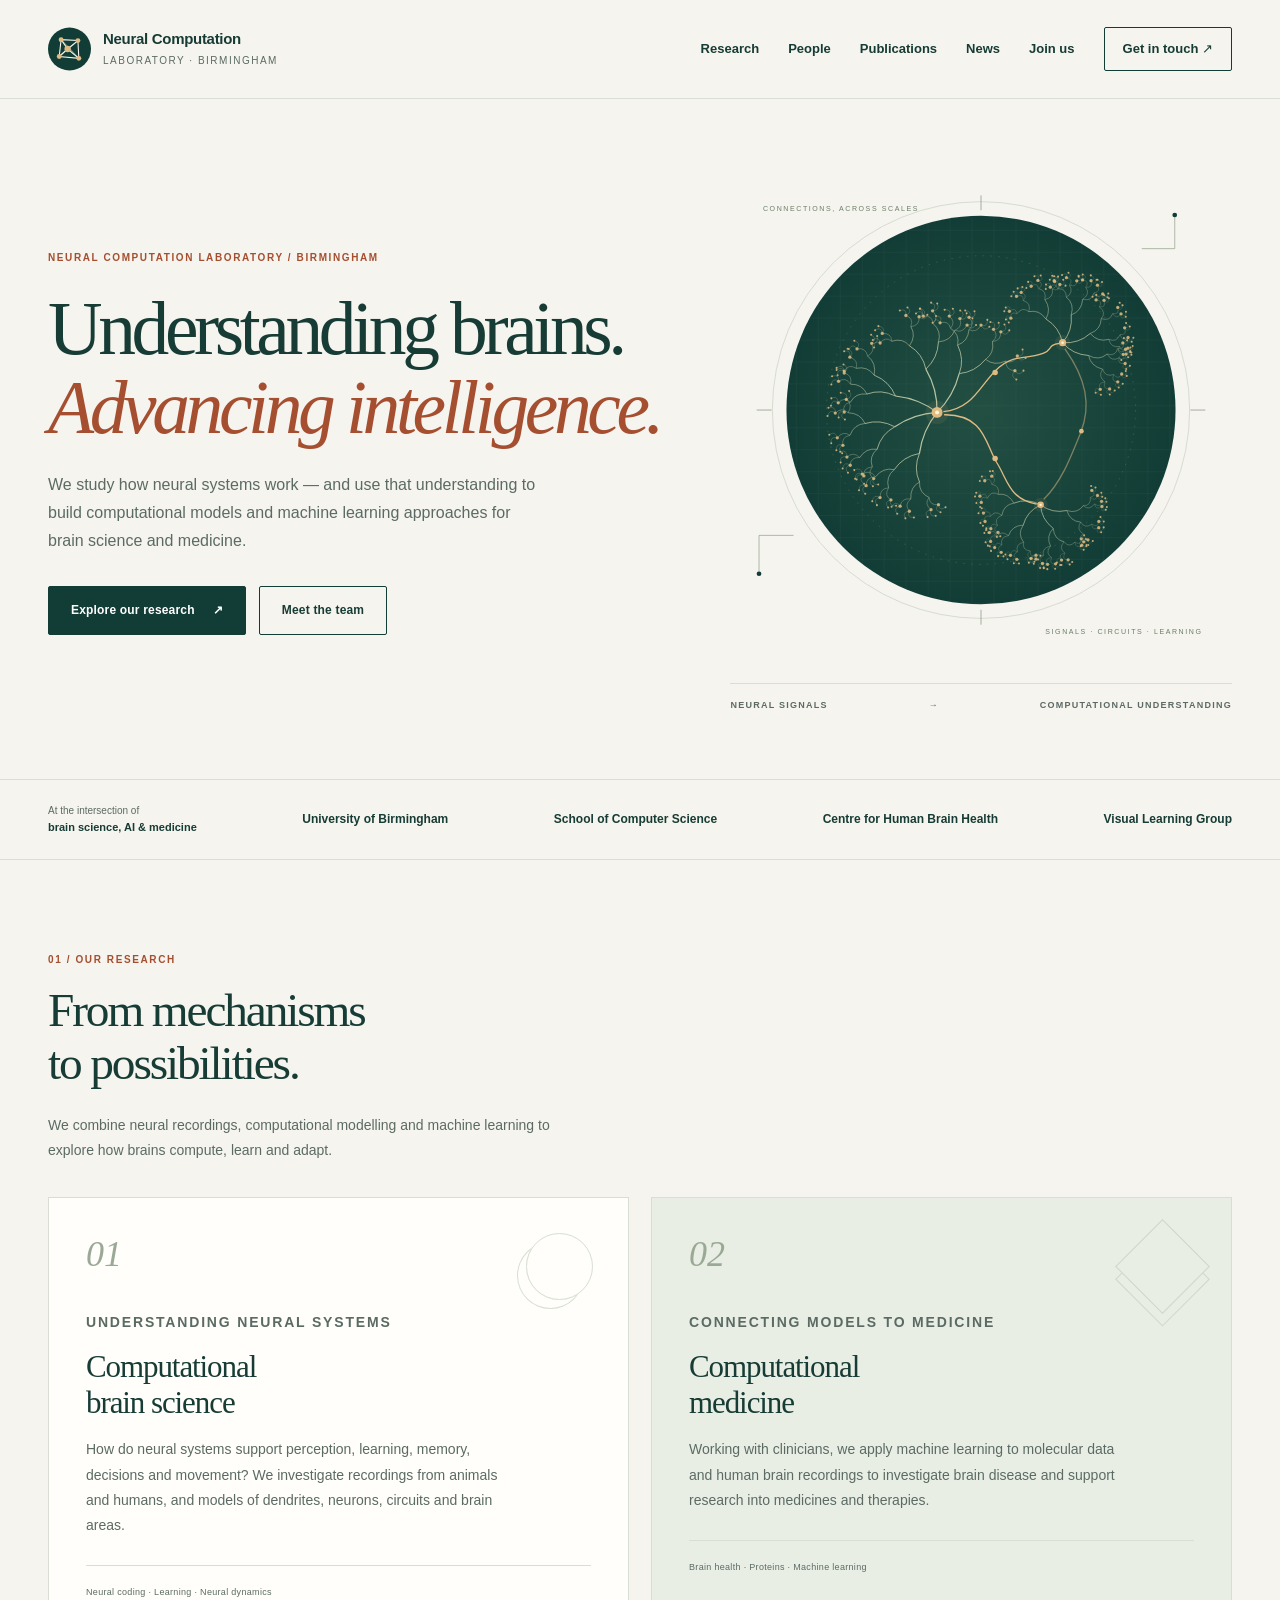
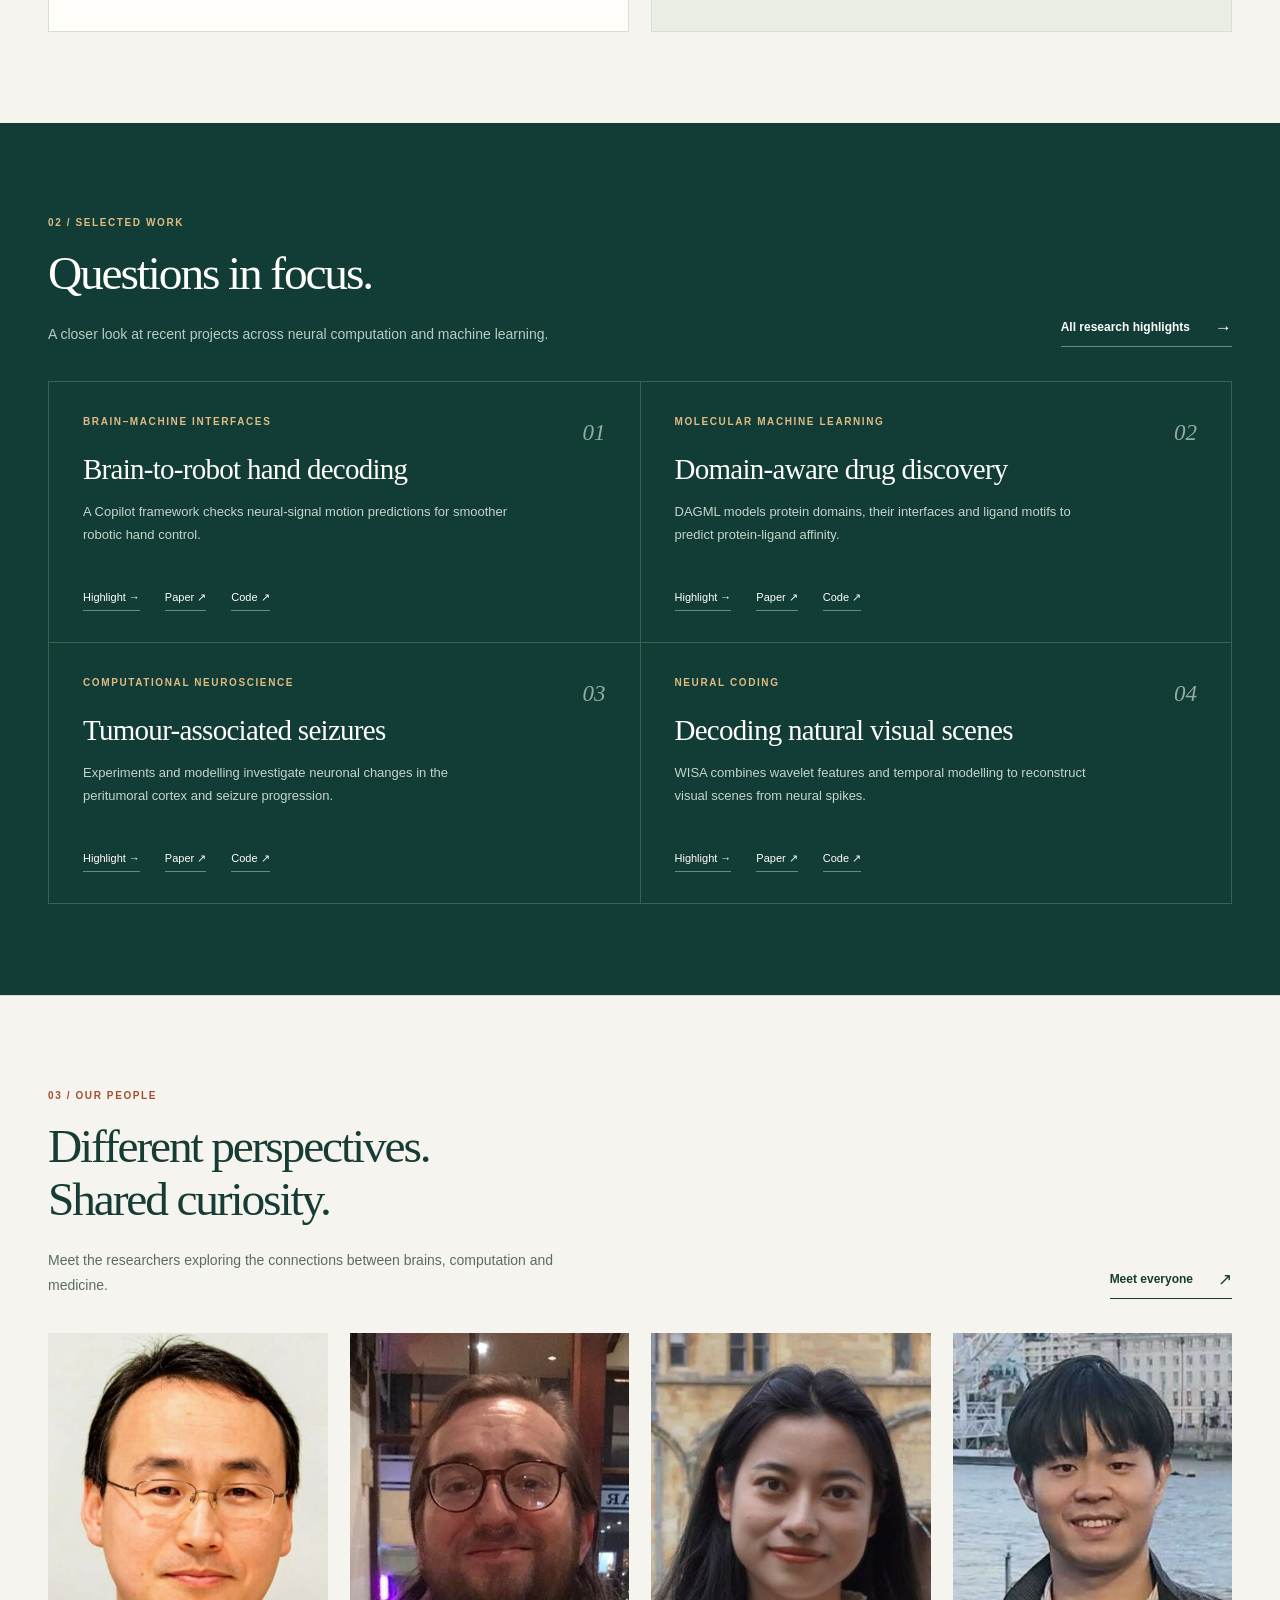
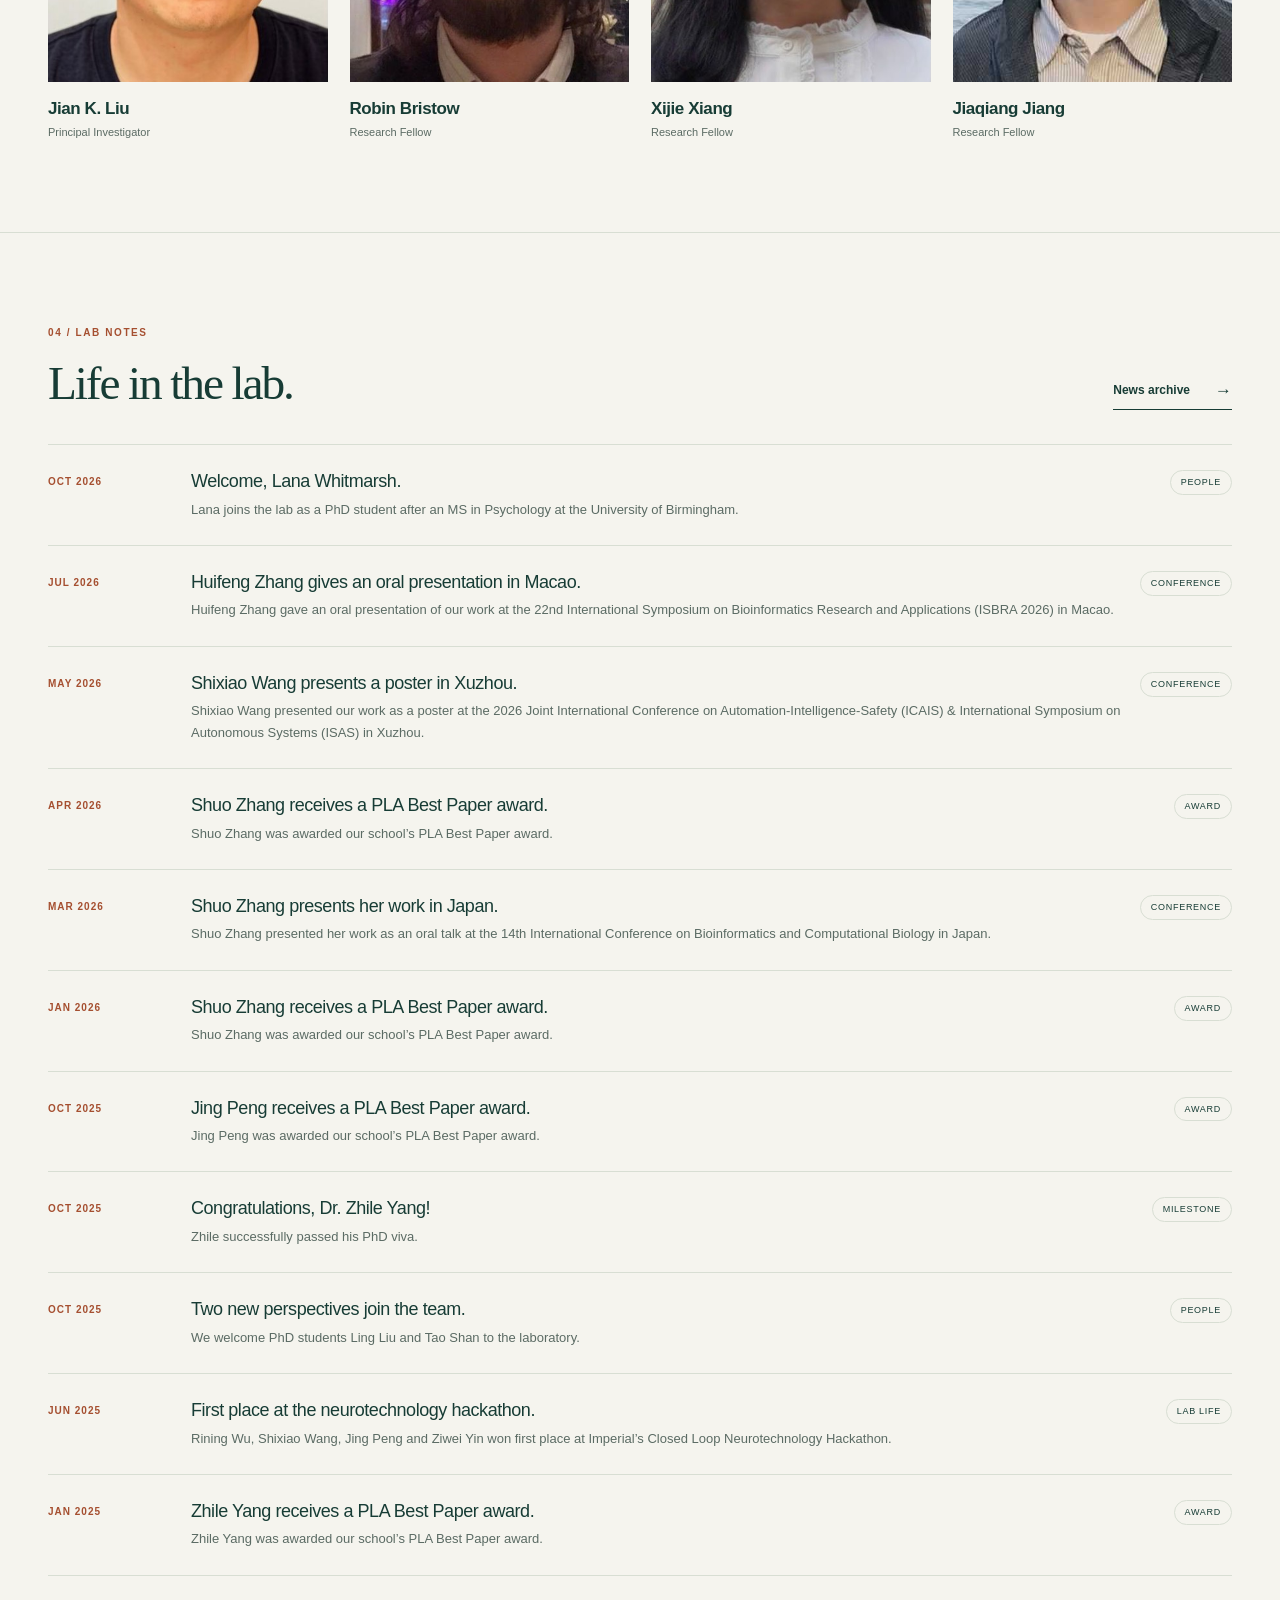
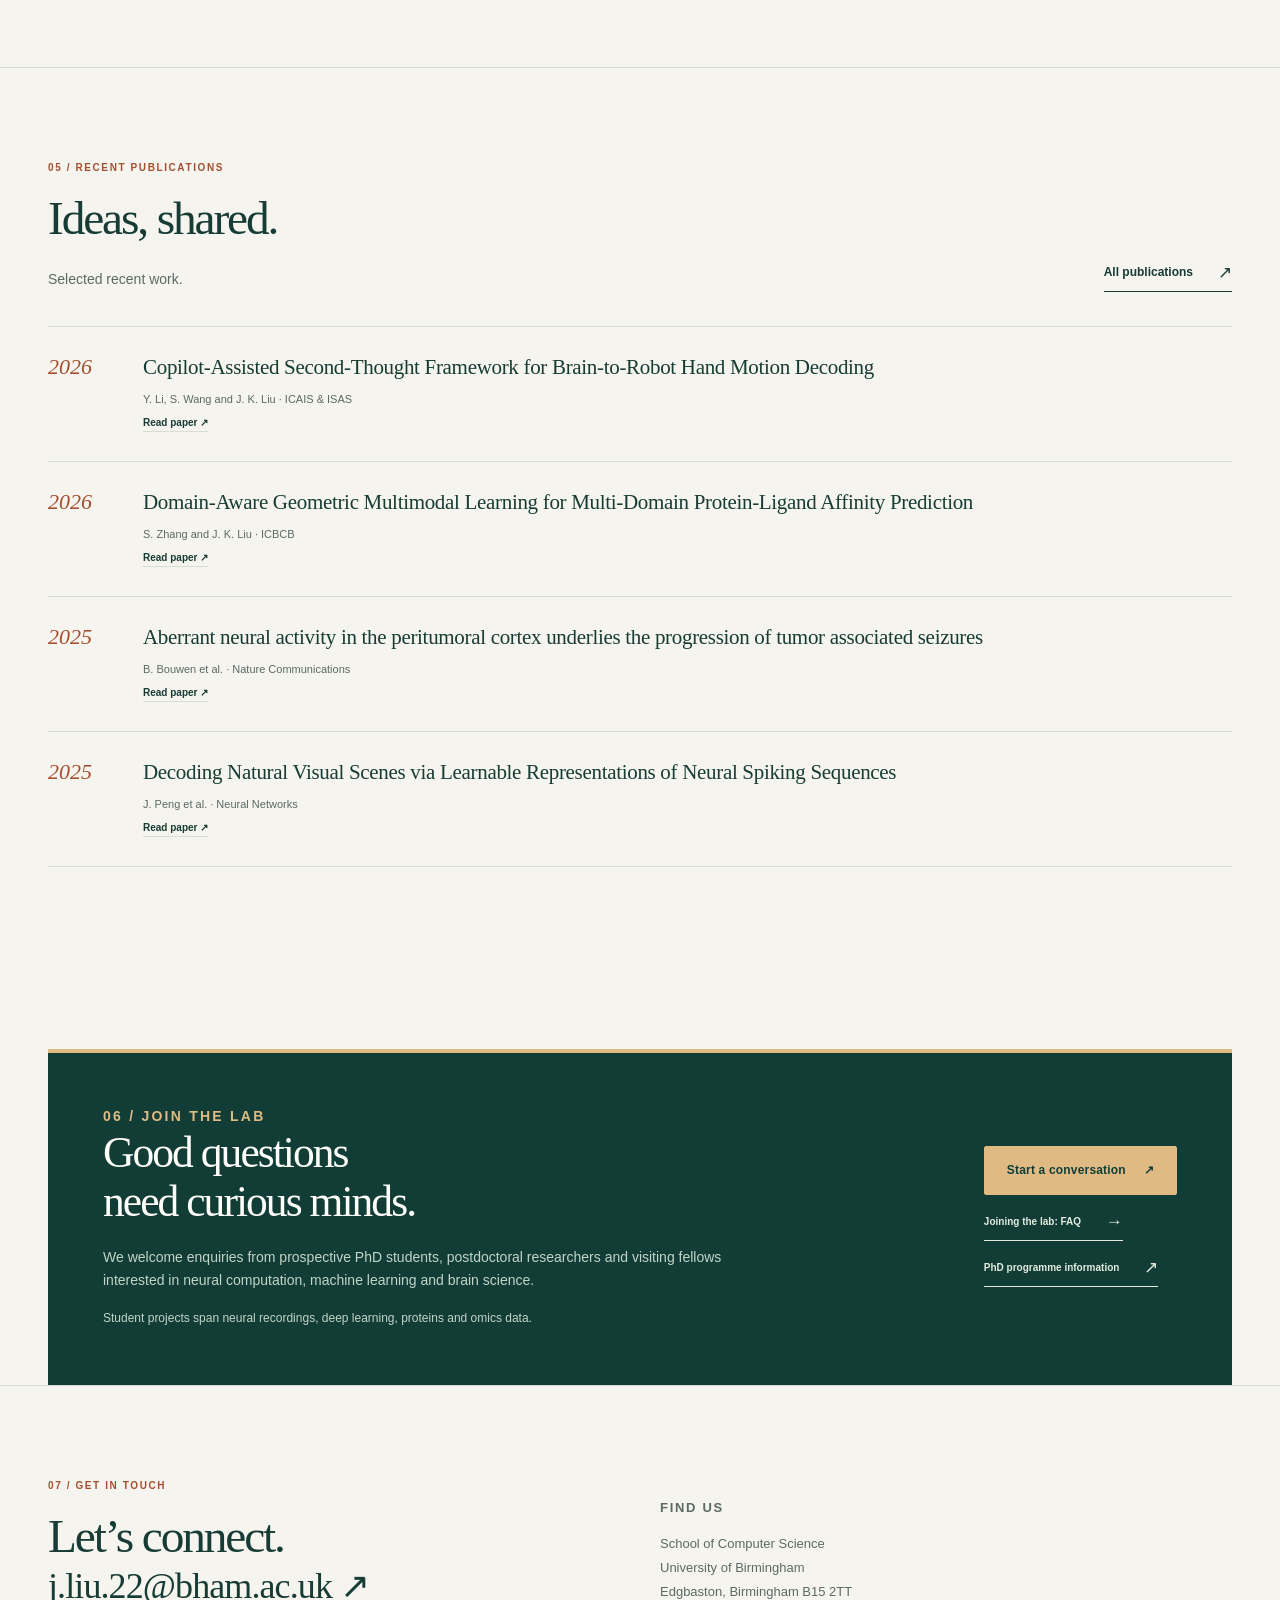
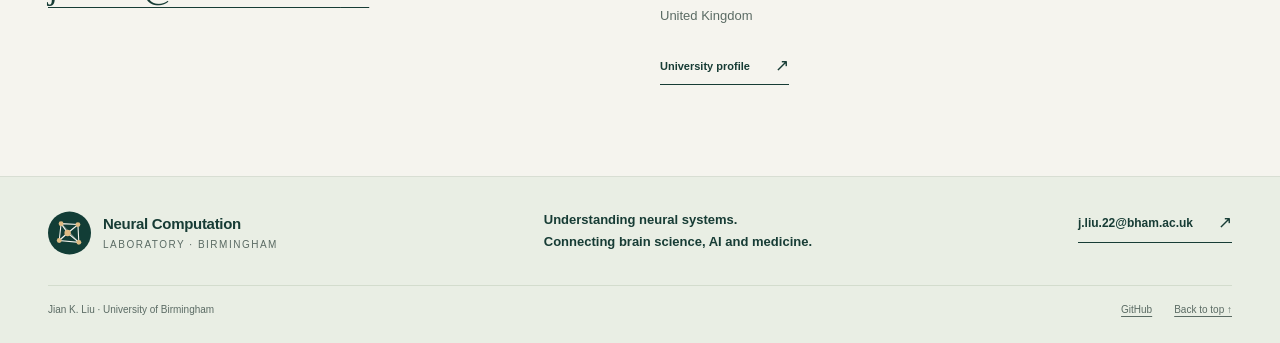
==== commit d82e80d2: "Apply approved tighter crop to Jiaqiang portrait" ====
--- a/index.html
+++ b/index.html
@@ -97,7 +97,7 @@
 </article><article class="person-card">
 <div class="portrait-wrap">
   <span class="portrait-fallback" aria-hidden="true" hidden>JJ</span>
-  <img class="person-photo" data-portrait src="assets/images/people/jiaqiang-jiang.jpg" alt="Portrait of Jiaqiang Jiang" width="3420" height="1924" loading="lazy" decoding="async" style="position:absolute;max-width:none;width:684%;height:307.84%;left:-324%;top:-142.4%;object-fit:fill;transform-origin:54.6784% 62.5%">
+  <img class="person-photo" data-portrait src="assets/images/people/jiaqiang-jiang.jpg" alt="Portrait of Jiaqiang Jiang" width="3420" height="1924" loading="lazy" decoding="async" style="position:absolute;max-width:none;width:890.625%;height:400.833%;left:-436.979%;top:-188.333%;object-fit:fill;transform-origin:54.6784% 59.4595%">
 </div>
   <div class="person-info"><h3>Jiaqiang Jiang</h3><p class="person-role">Research Fellow</p></div>
 </article></div>
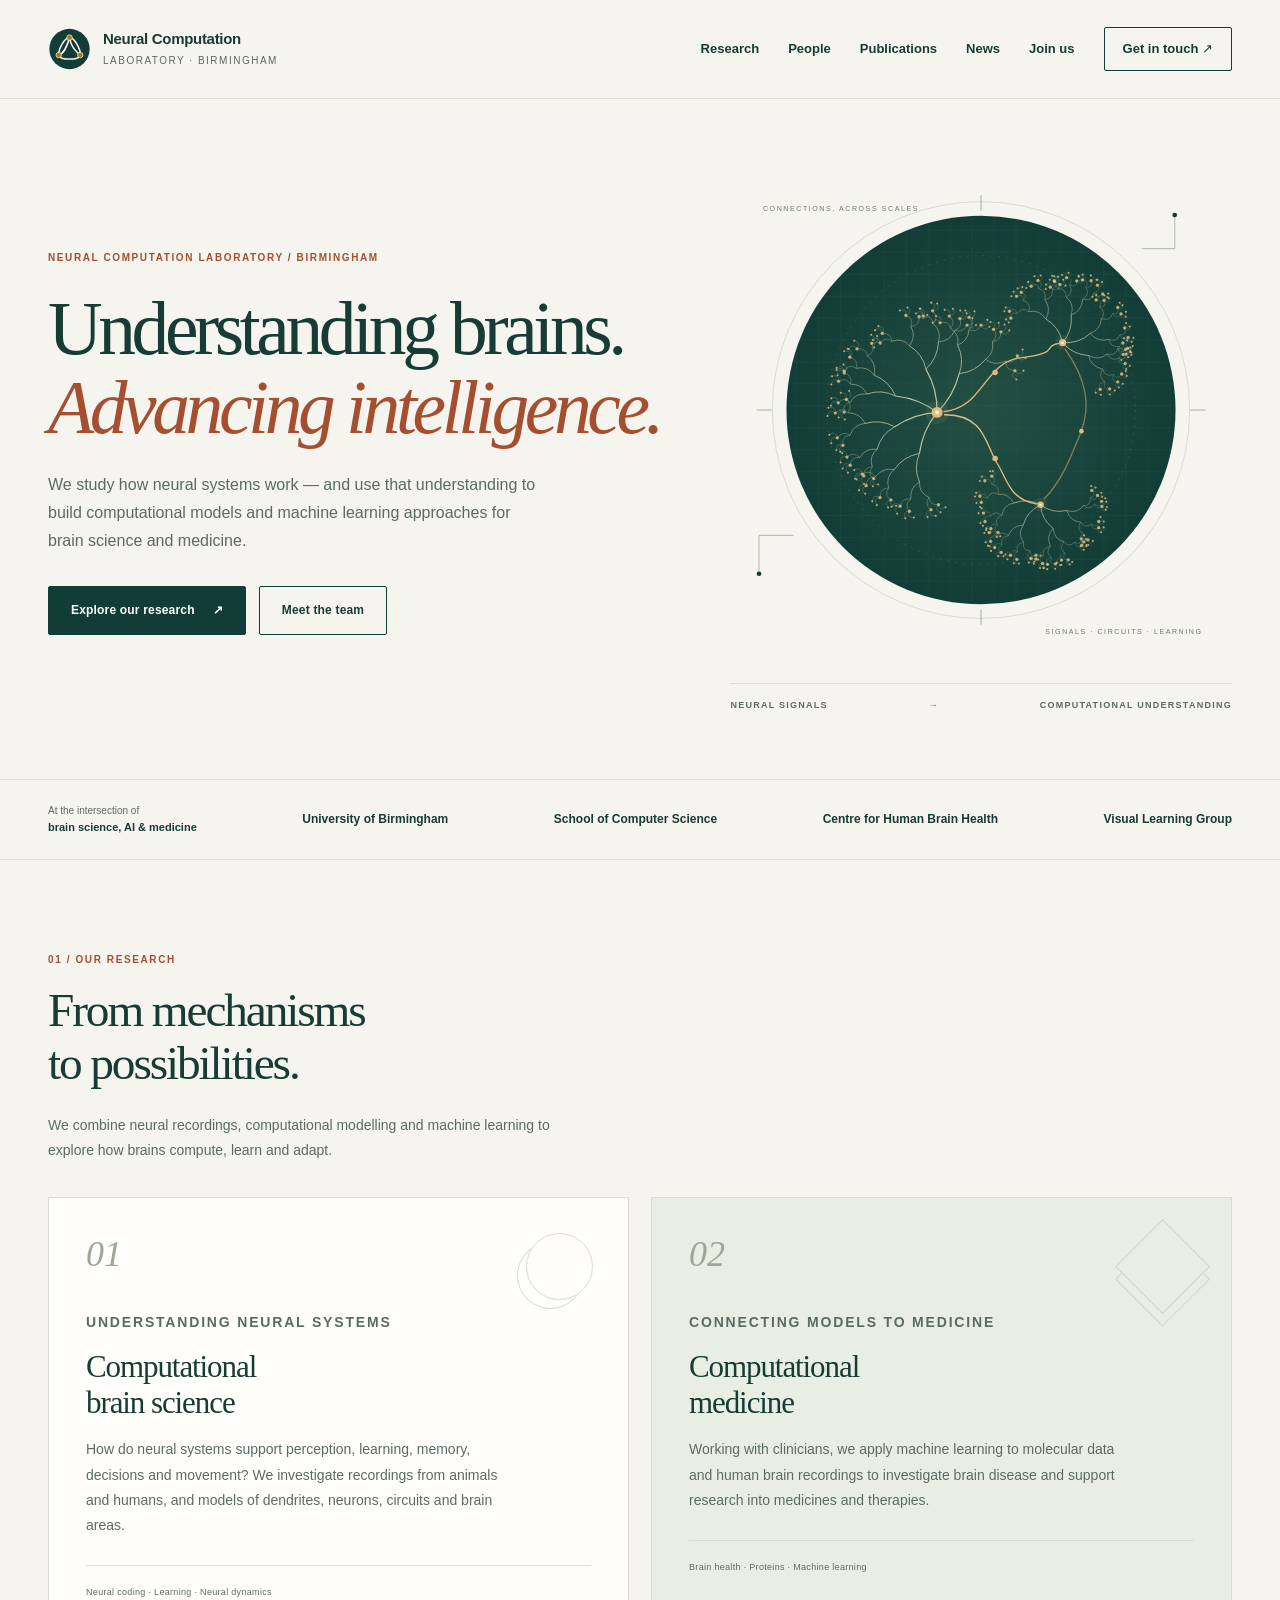
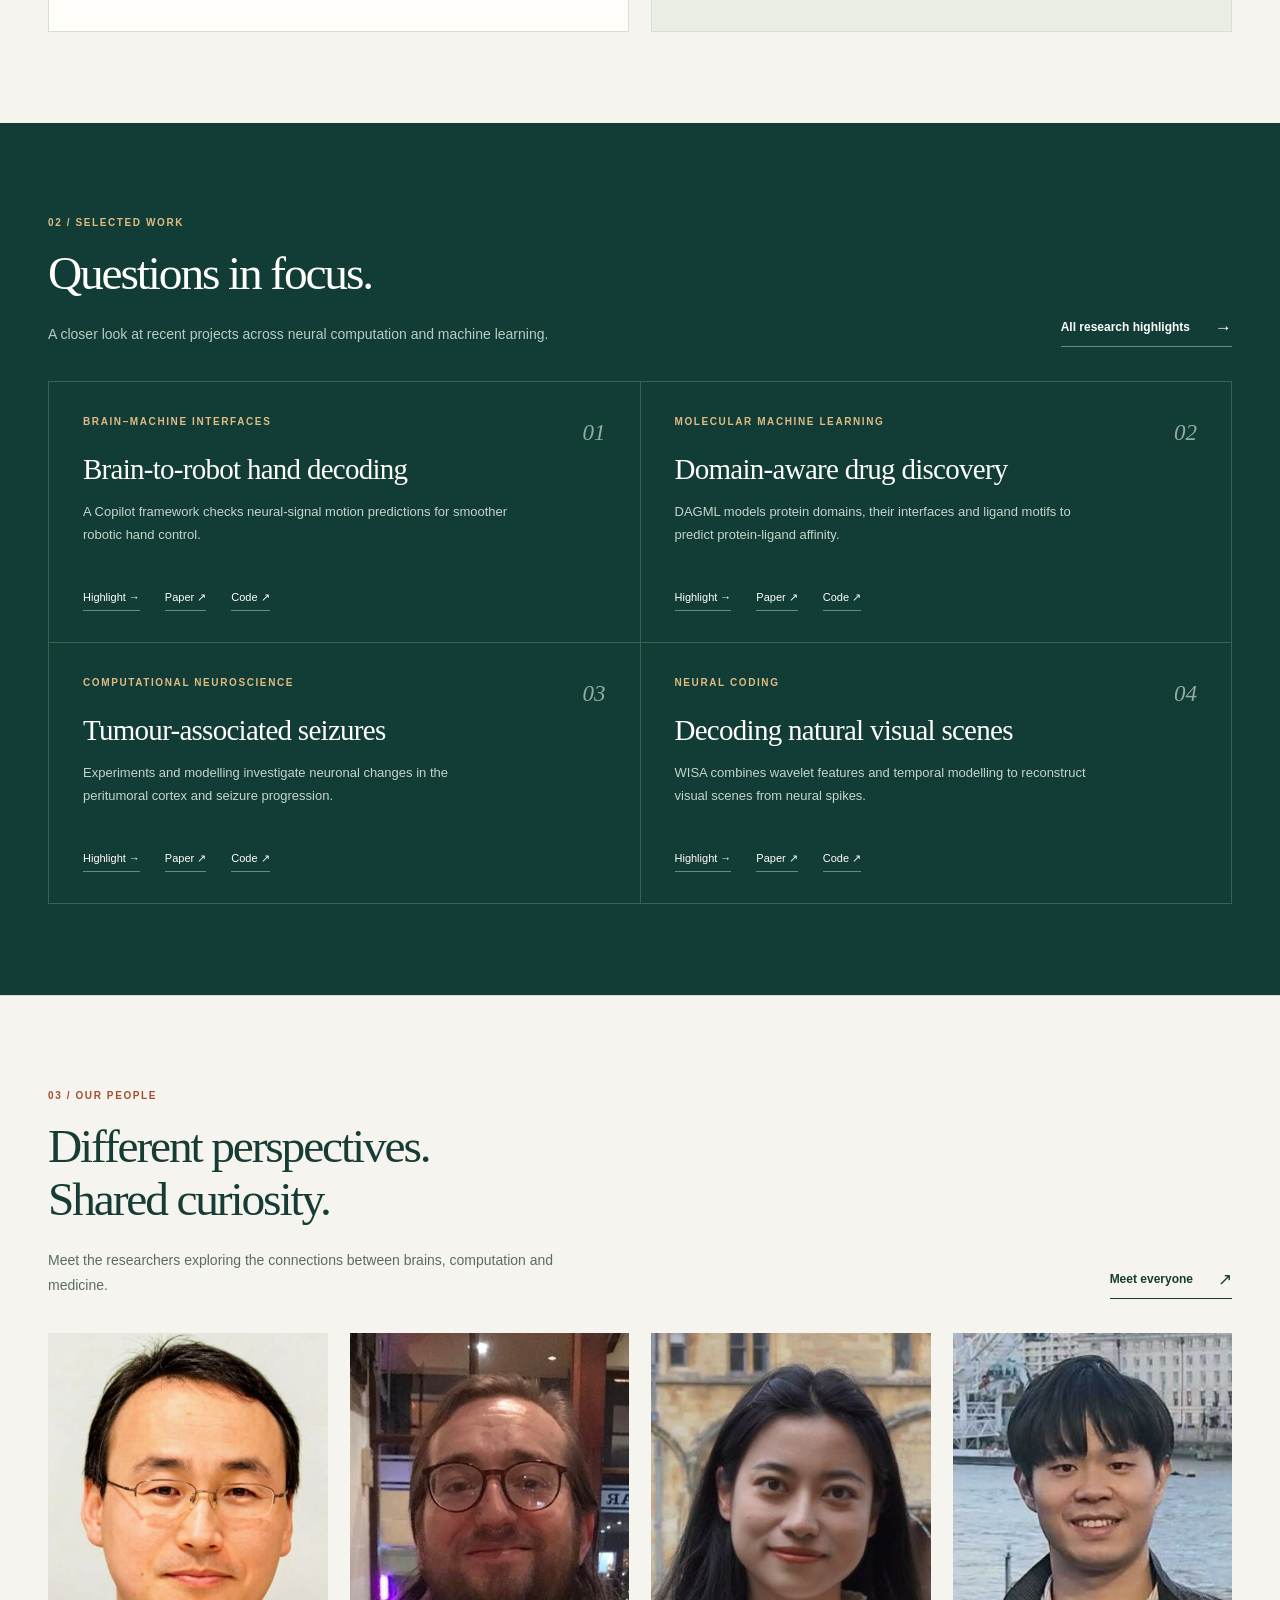
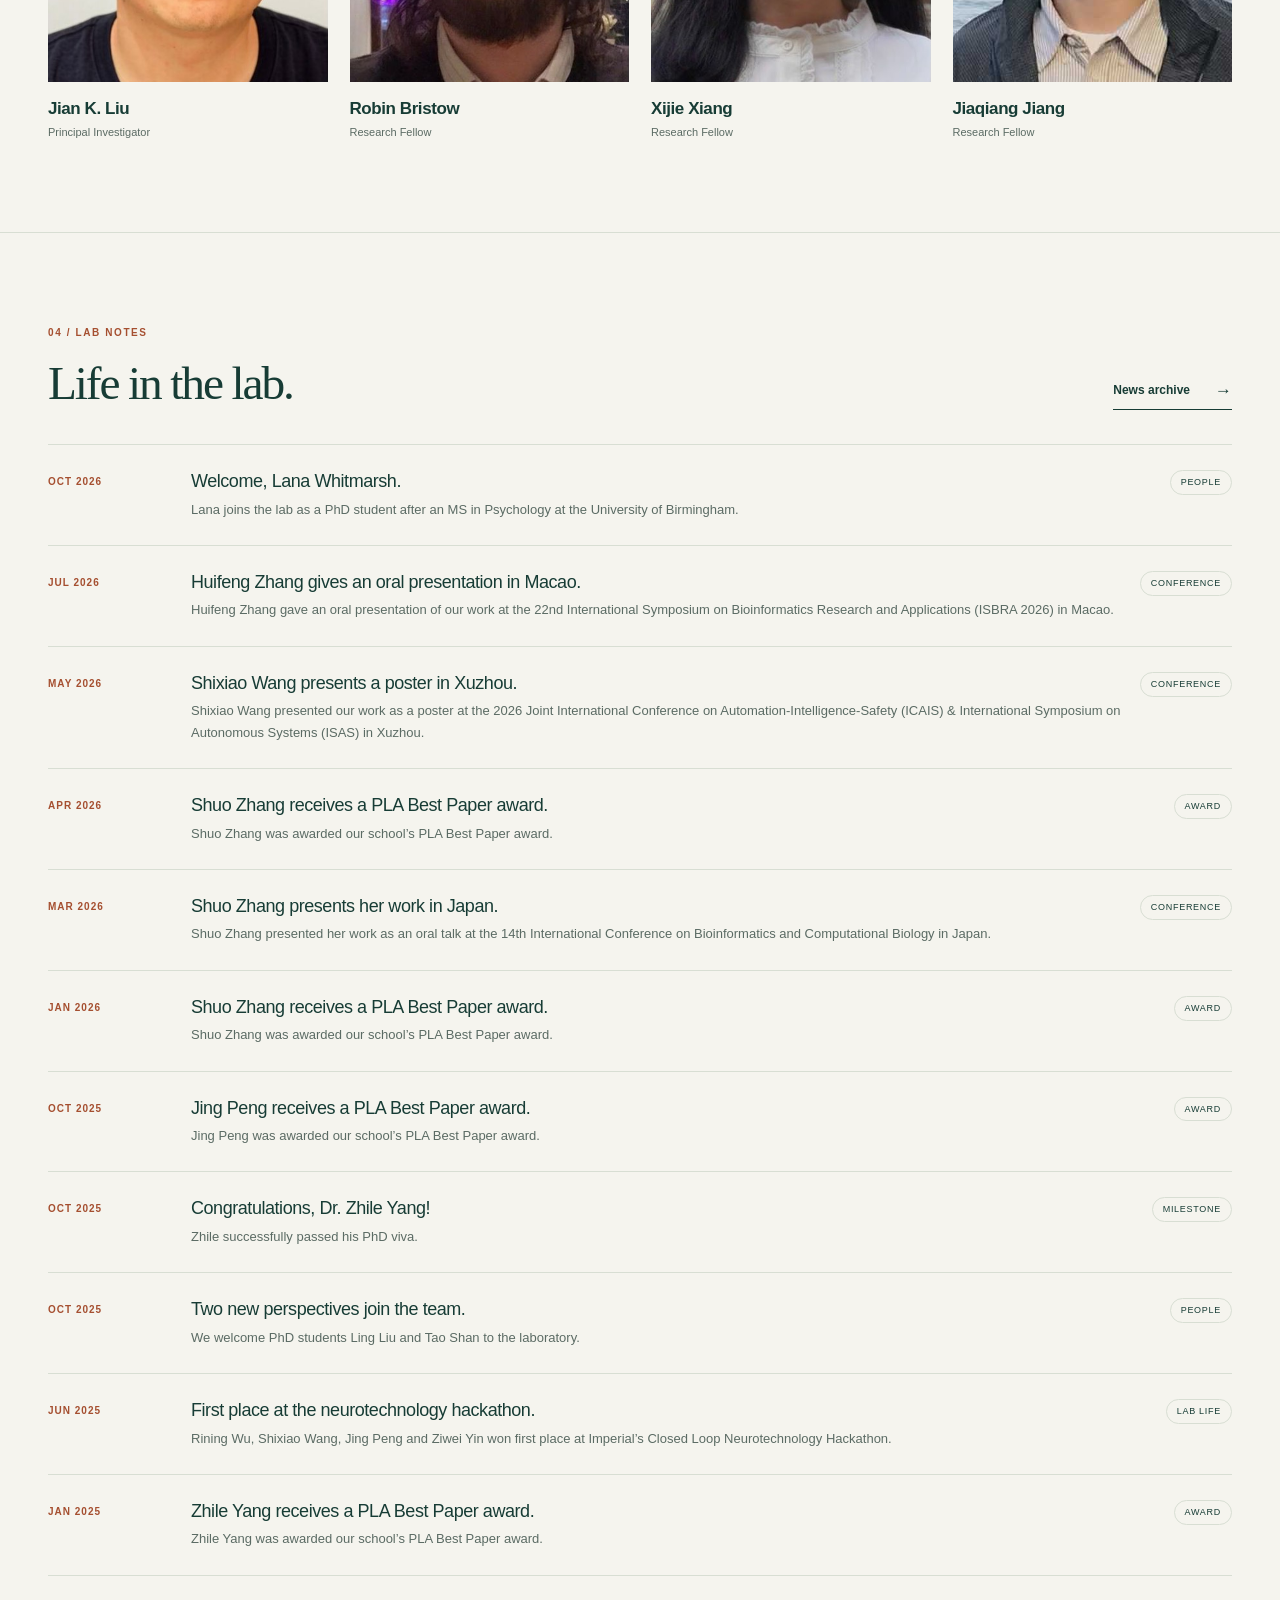
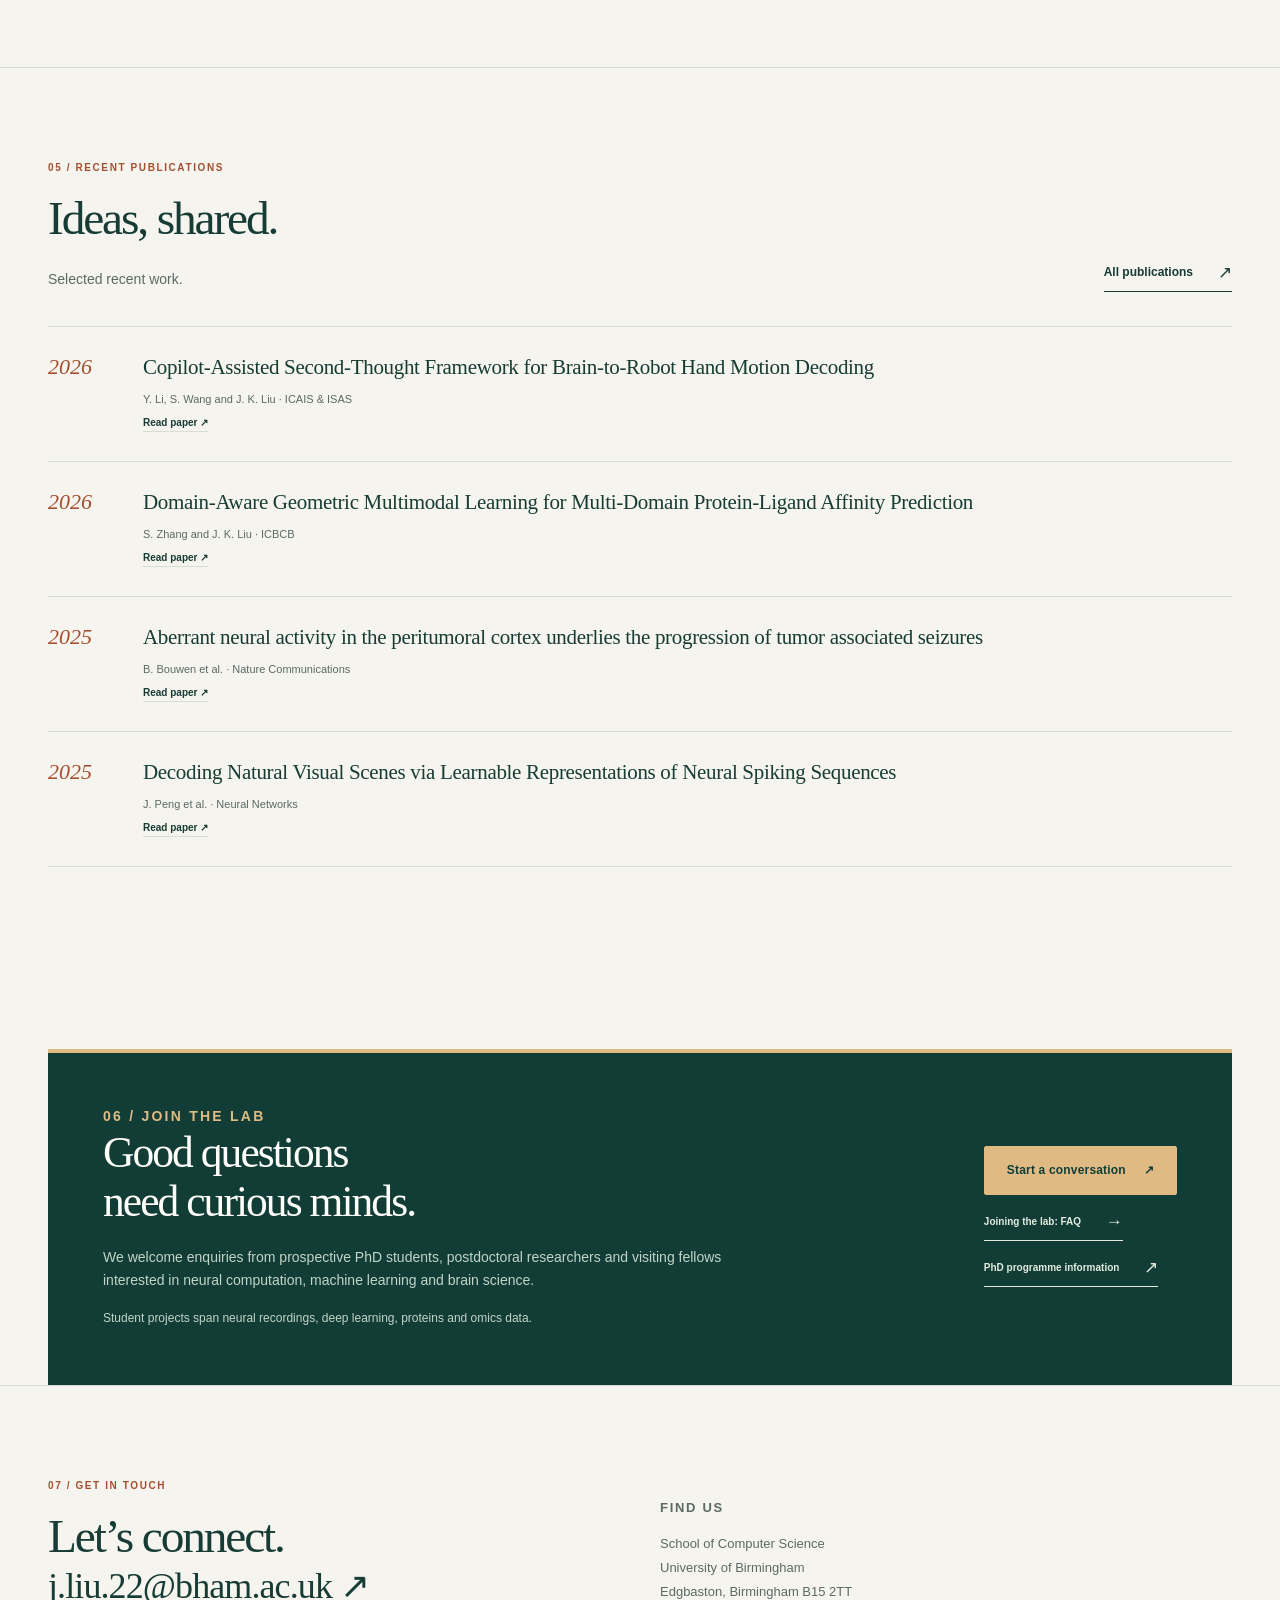
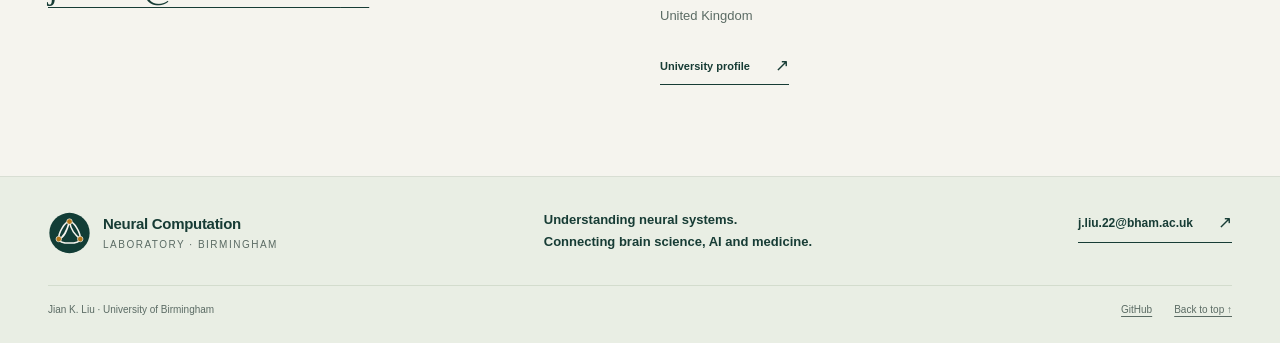
==== commit 6ba80a8d: "Refresh logo references across all lab pages Use the selected Learning Loop symbol for each page’s h" ====
--- a/index.html
+++ b/index.html
@@ -7,7 +7,7 @@
   <meta name="theme-color" content="#123d36">
   <title>Jian K. Liu · Neural Computation Laboratory</title>
   <link rel="canonical" href="https://jiankliu.github.io/">
-  <link rel="icon" href="assets/images/lab-mark.svg" type="image/svg+xml">
+  <link rel="icon" href="assets/images/lab-mark.svg?v=20261026-1" type="image/svg+xml">
   <link rel="stylesheet" href="assets/css/styles.css?v=20261025-5">
   <script src="assets/js/site.js?v=20261025" defer></script>
   <script src="assets/js/selected-work.js?v=20261025" defer></script>
@@ -17,7 +17,7 @@
 <header class="site-header">
   <div class="container header-inner">
     <a class="brand" href="index.html" aria-label="Neural Computation Laboratory home">
-      <img class="brand-mark" src="assets/images/lab-mark.svg" width="46" height="46" alt="">
+      <img class="brand-mark" src="assets/images/lab-mark.svg?v=20261026-1" width="46" height="46" alt="">
       <span class="brand-text">Neural Computation<span class="brand-meta">Laboratory · Birmingham</span></span>
     </a>
     <button class="nav-toggle" type="button" aria-expanded="false" aria-controls="site-nav" hidden>Menu<span aria-hidden="true"></span><span aria-hidden="true"></span></button>
@@ -146,7 +146,7 @@
 <footer class="site-footer">
   <div class="container footer-inner">
     <a class="brand footer-brand" href="index.html">
-      <img class="brand-mark" src="assets/images/lab-mark.svg" width="46" height="46" alt="">
+      <img class="brand-mark" src="assets/images/lab-mark.svg?v=20261026-1" width="46" height="46" alt="">
       <span class="brand-text">Neural Computation<span class="brand-meta">Laboratory · Birmingham</span></span>
     </a>
     <p>Understanding neural systems.<br>Connecting brain science, AI and medicine.</p>
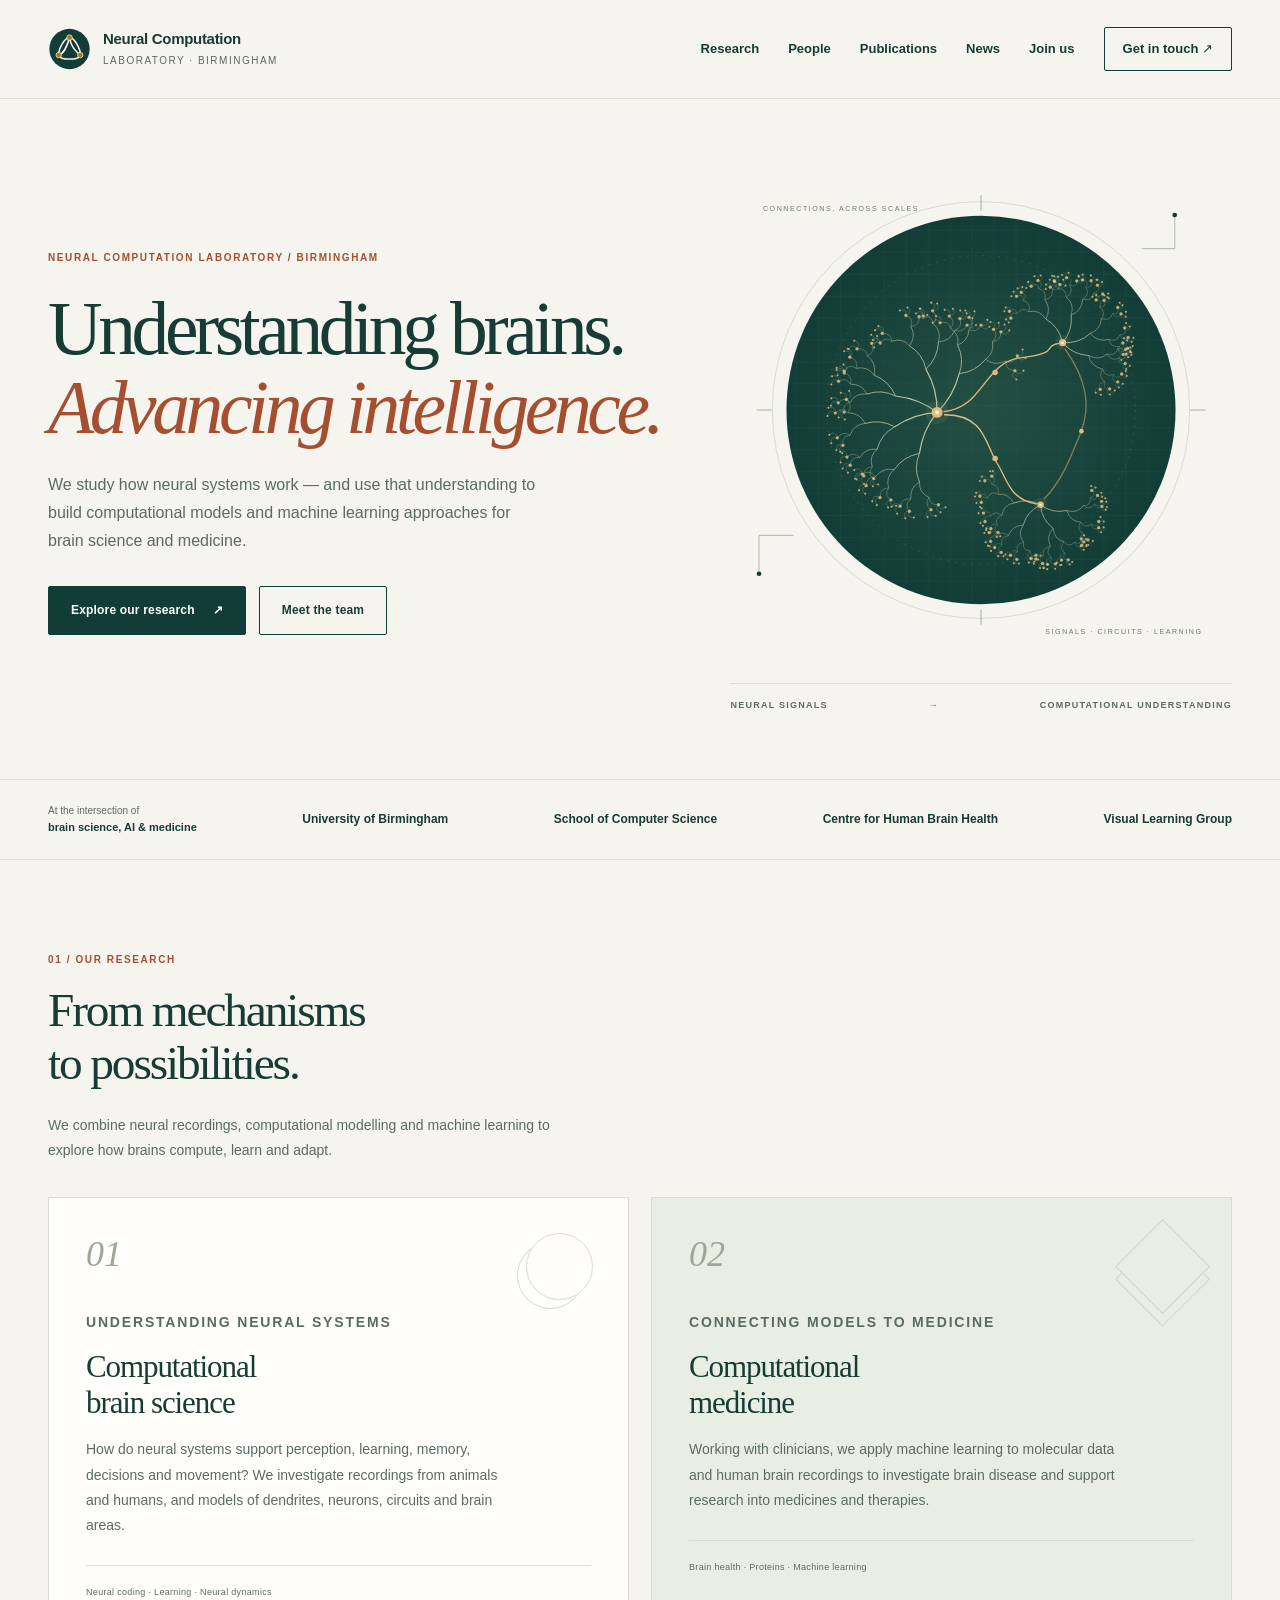
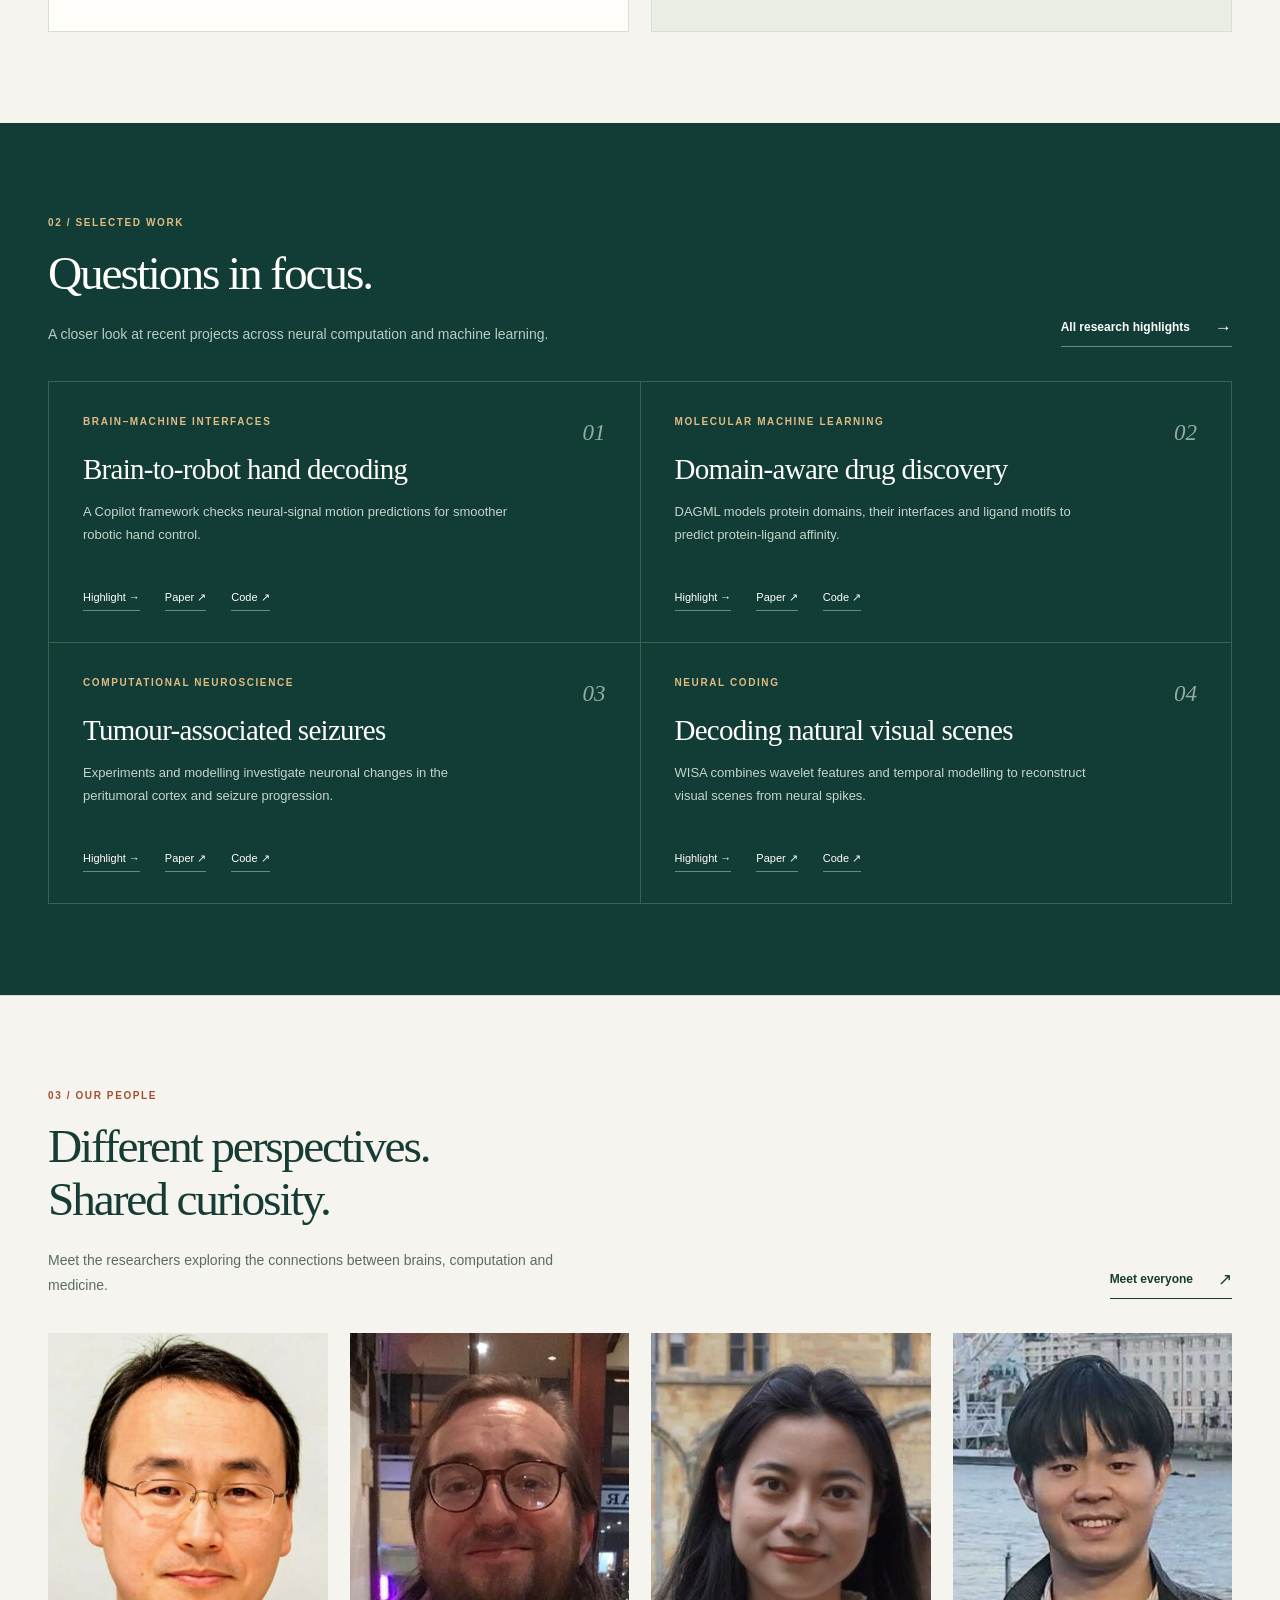
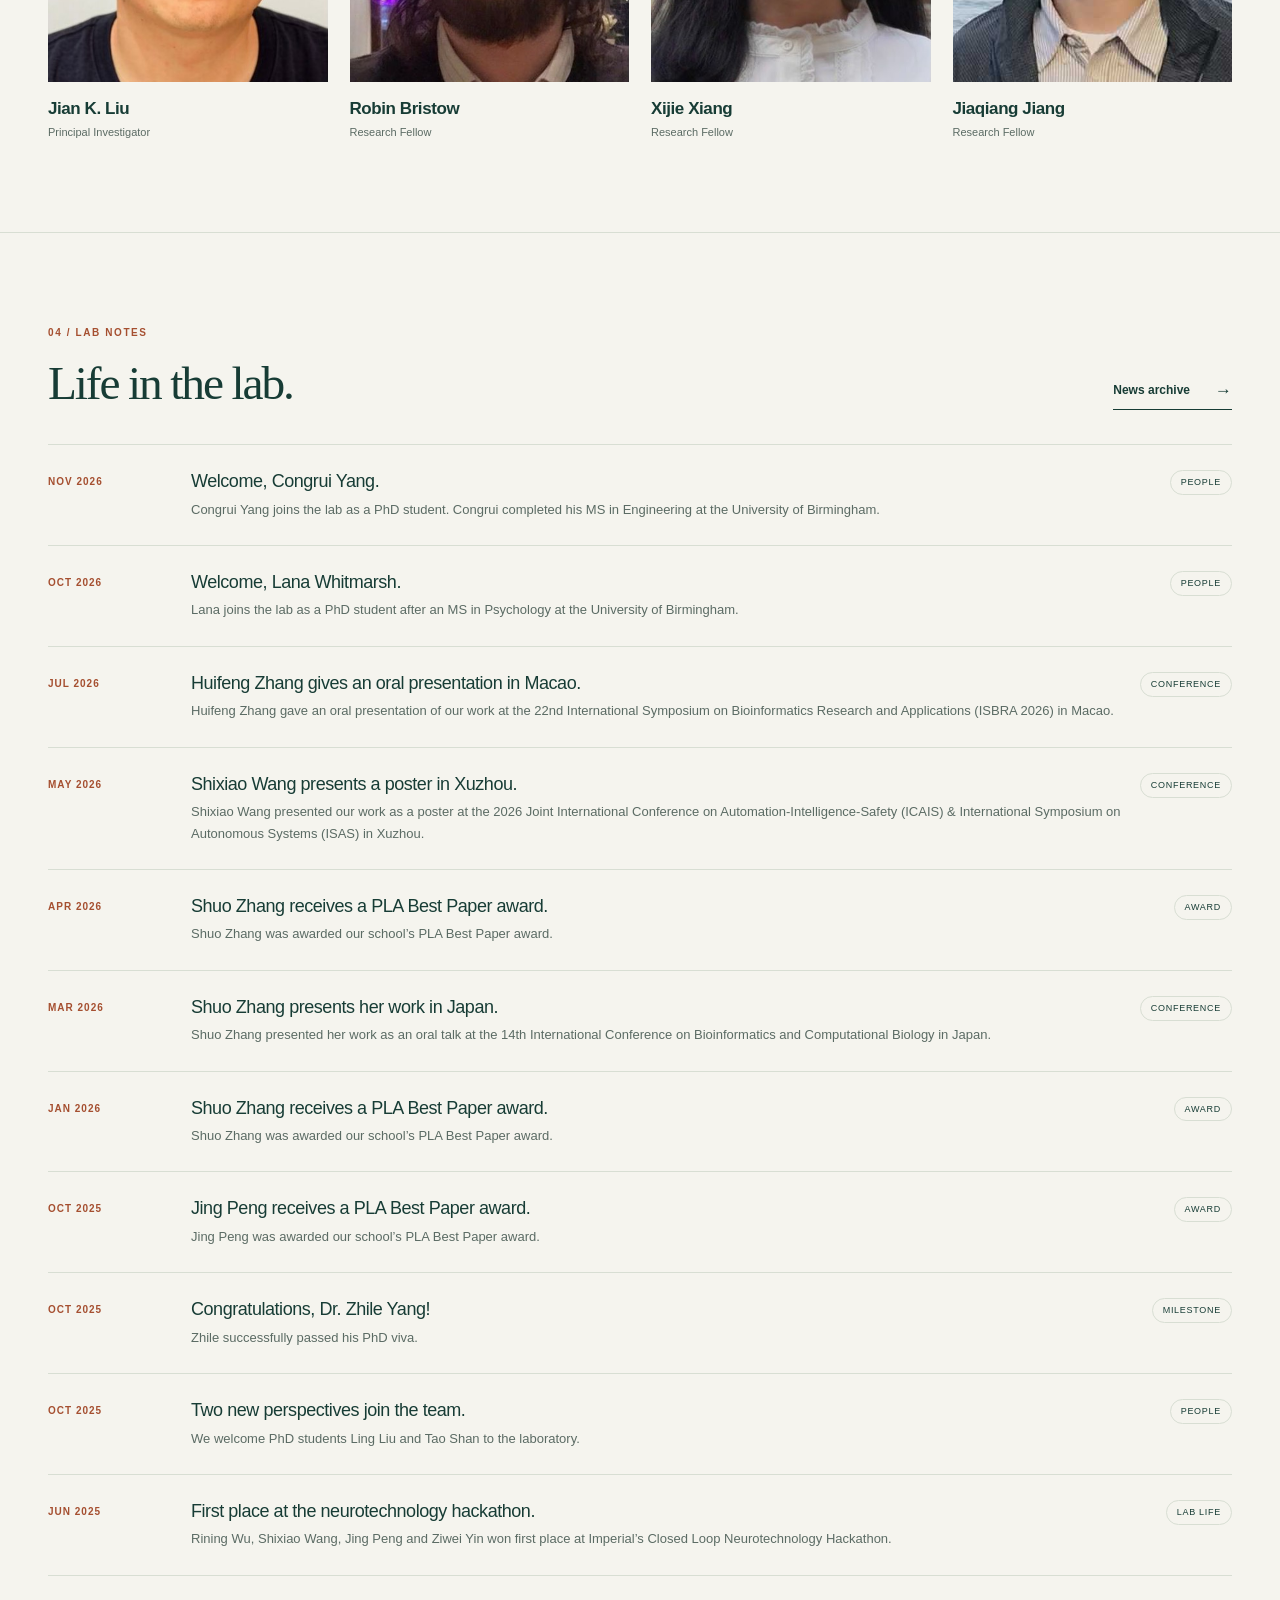
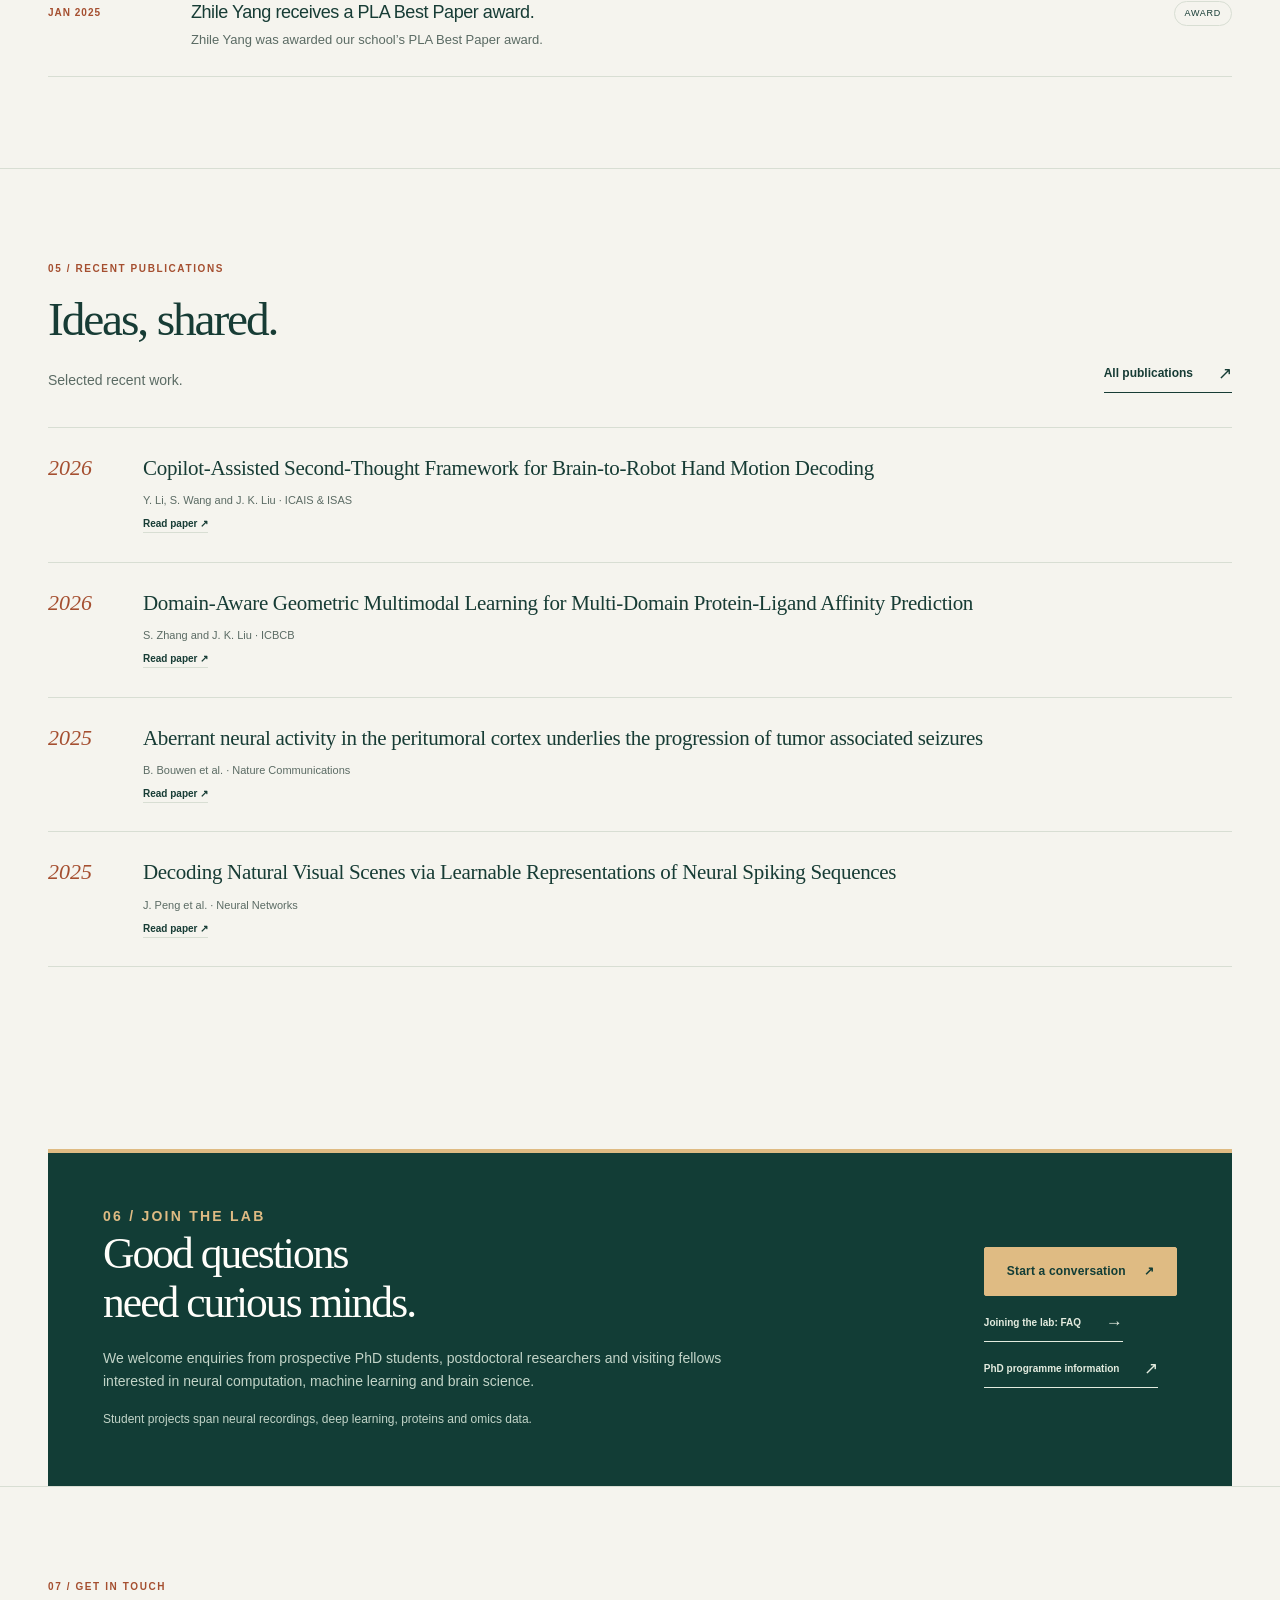
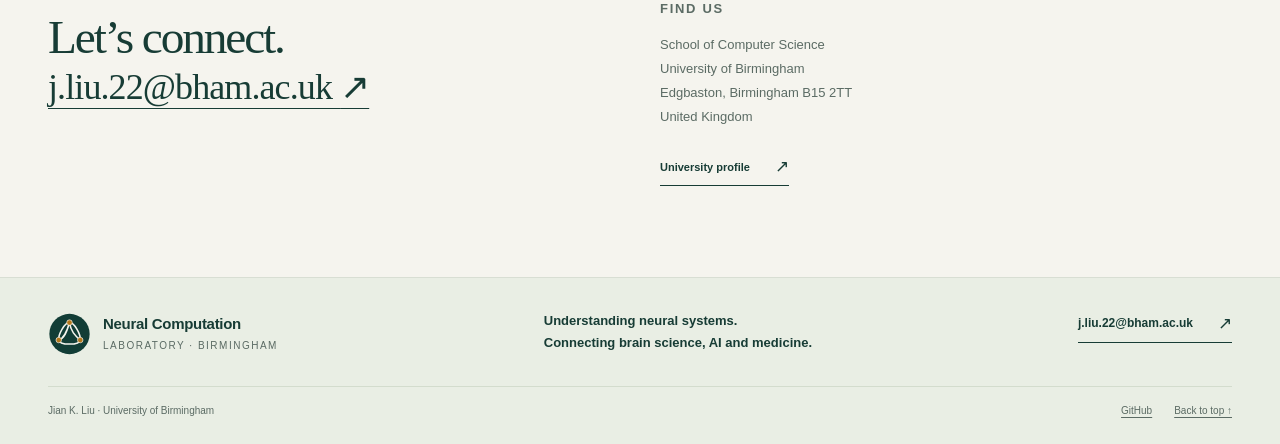
==== commit b50f2cd6: "Welcome Congrui Yang in November news and on the homepage" ====
--- a/index.html
+++ b/index.html
@@ -105,6 +105,7 @@
 <section class="section news-section" id="news"><div class="container"><span id="about" class="anchor-target" aria-hidden="true"></span>
 <div class="section-heading"><div class="section-top"><p class="section-label">04 / Lab notes</p><h2>Life in the lab.</h2></div><div class="section-actions"><a class="text-link" href="news.html">News archive <span aria-hidden="true">→</span></a></div></div>
   <div class="news-list">
+    <article class="news-row"><time class="news-date" datetime="2026-11">Nov 2026</time><div class="news-copy"><h3>Welcome, Congrui Yang.</h3><p>Congrui Yang joins the lab as a PhD student. Congrui completed his MS in Engineering at the University of Birmingham.</p></div><span class="news-tag">People</span></article>
     <article class="news-row"><time class="news-date" datetime="2026-10">Oct 2026</time><div class="news-copy"><h3>Welcome, Lana Whitmarsh.</h3><p>Lana joins the lab as a PhD student after an MS in Psychology at the University of Birmingham.</p></div><span class="news-tag">People</span></article>
     <article class="news-row"><time class="news-date" datetime="2026-07">Jul 2026</time><div class="news-copy"><h3>Huifeng Zhang gives an oral presentation in Macao.</h3><p>Huifeng Zhang gave an oral presentation of our work at the 22nd International Symposium on Bioinformatics Research and Applications (ISBRA 2026) in Macao.</p></div><span class="news-tag">Conference</span></article>
     <article class="news-row"><time class="news-date" datetime="2026-05">May 2026</time><div class="news-copy"><h3>Shixiao Wang presents a poster in Xuzhou.</h3><p>Shixiao Wang presented our work as a poster at the 2026 Joint International Conference on Automation-Intelligence-Safety (ICAIS) &amp; International Symposium on Autonomous Systems (ISAS) in Xuzhou.</p></div><span class="news-tag">Conference</span></article>
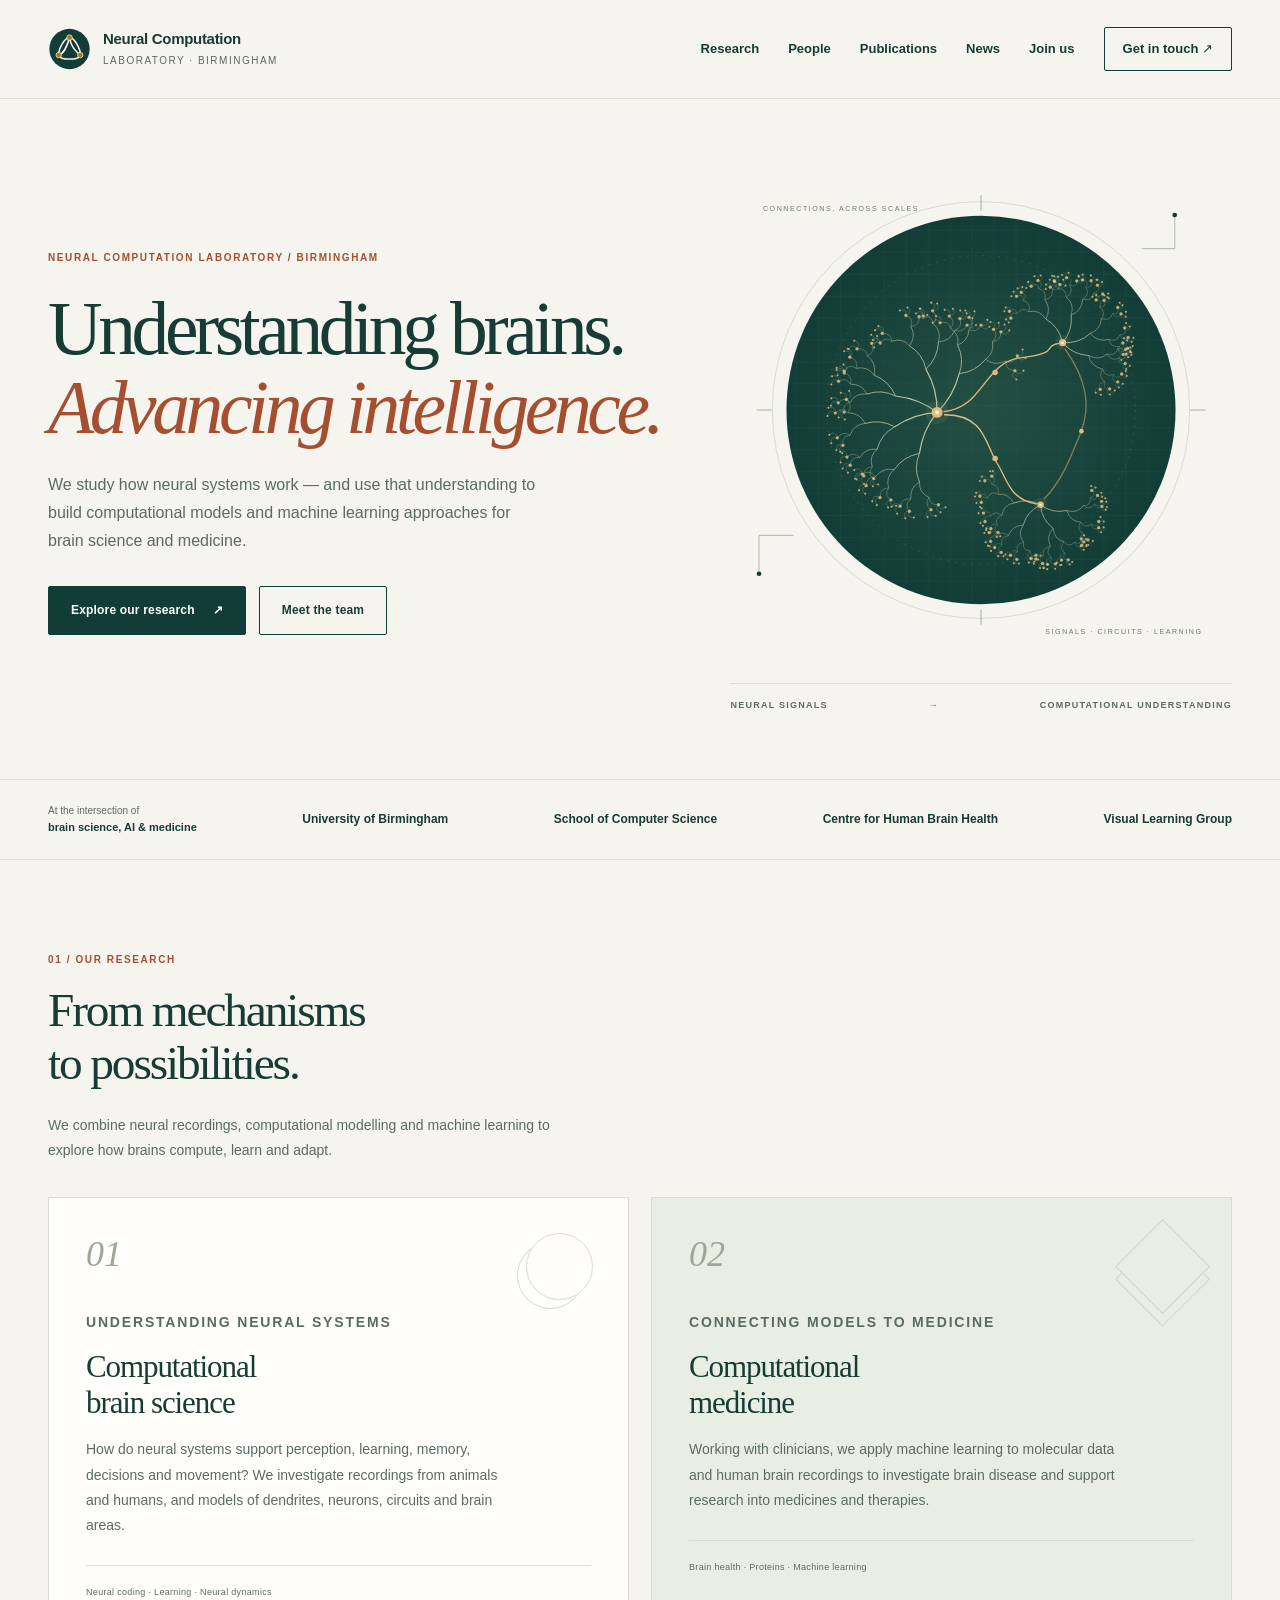
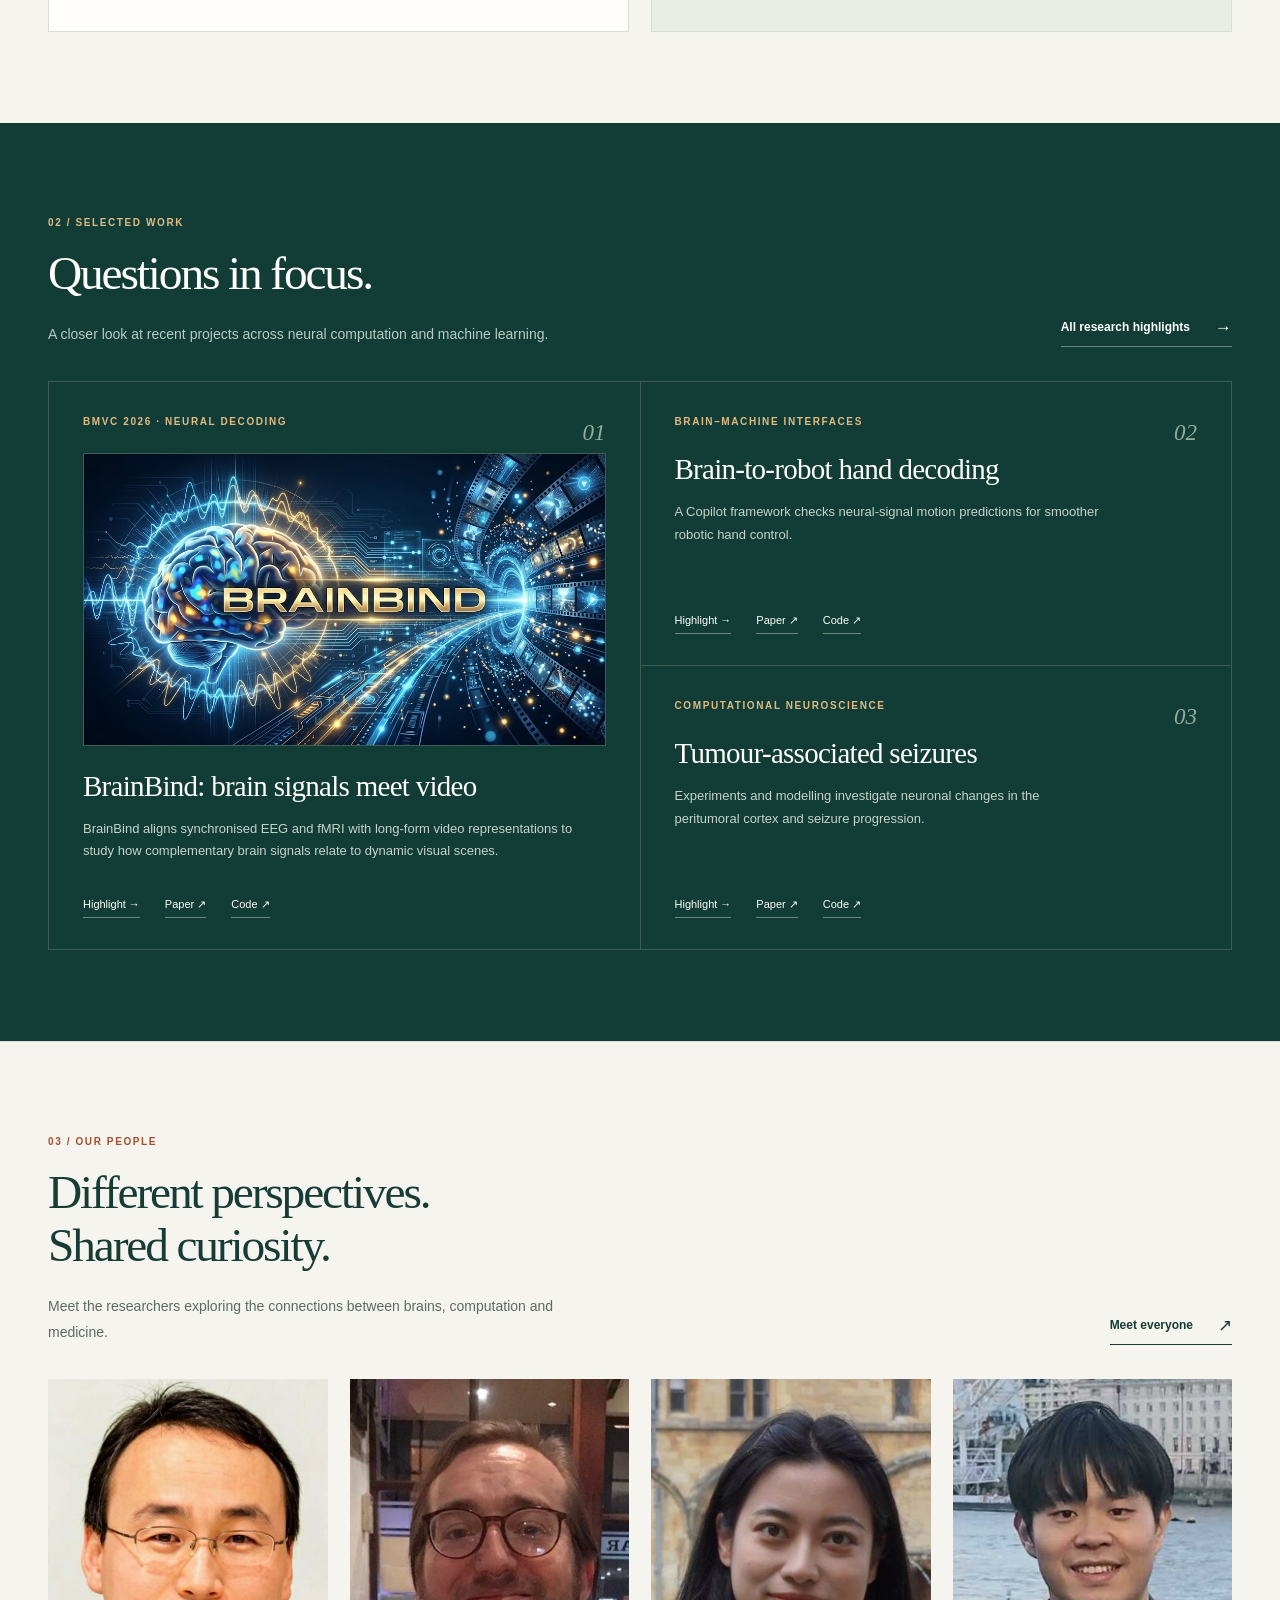
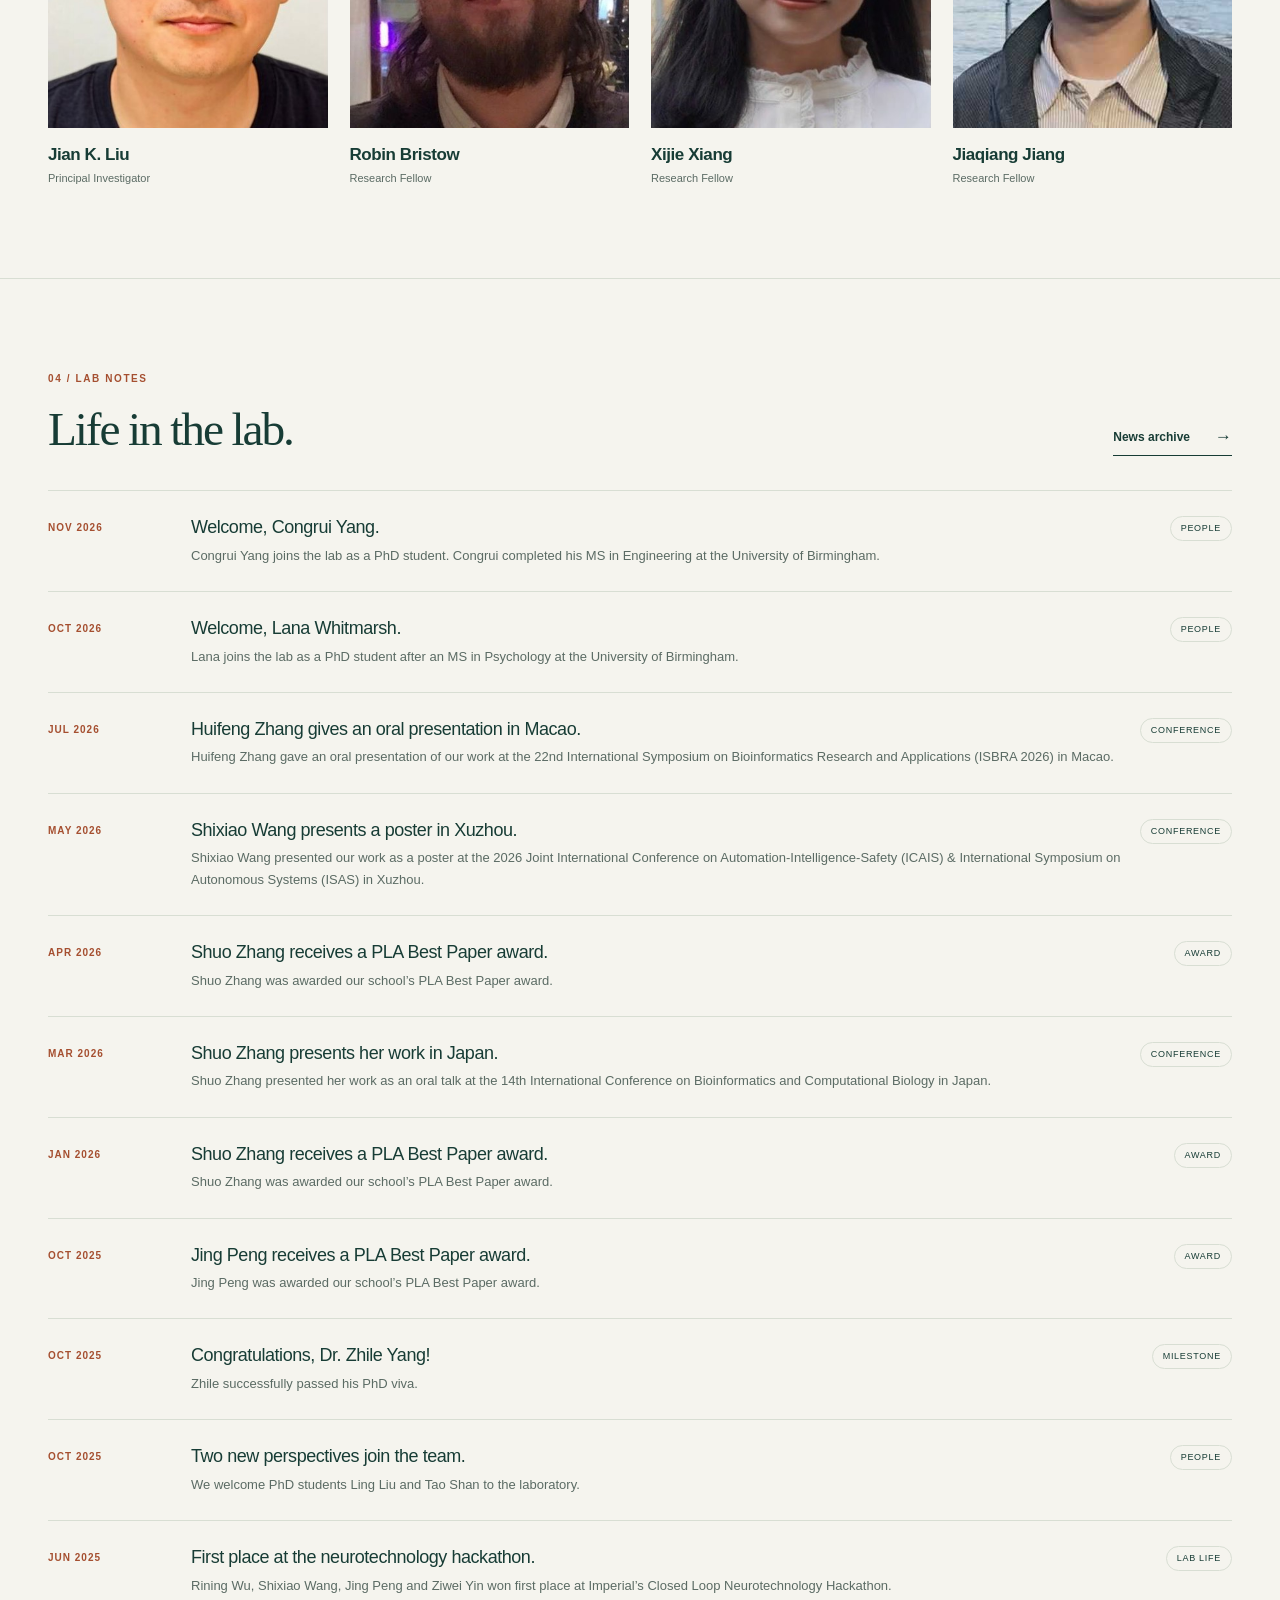
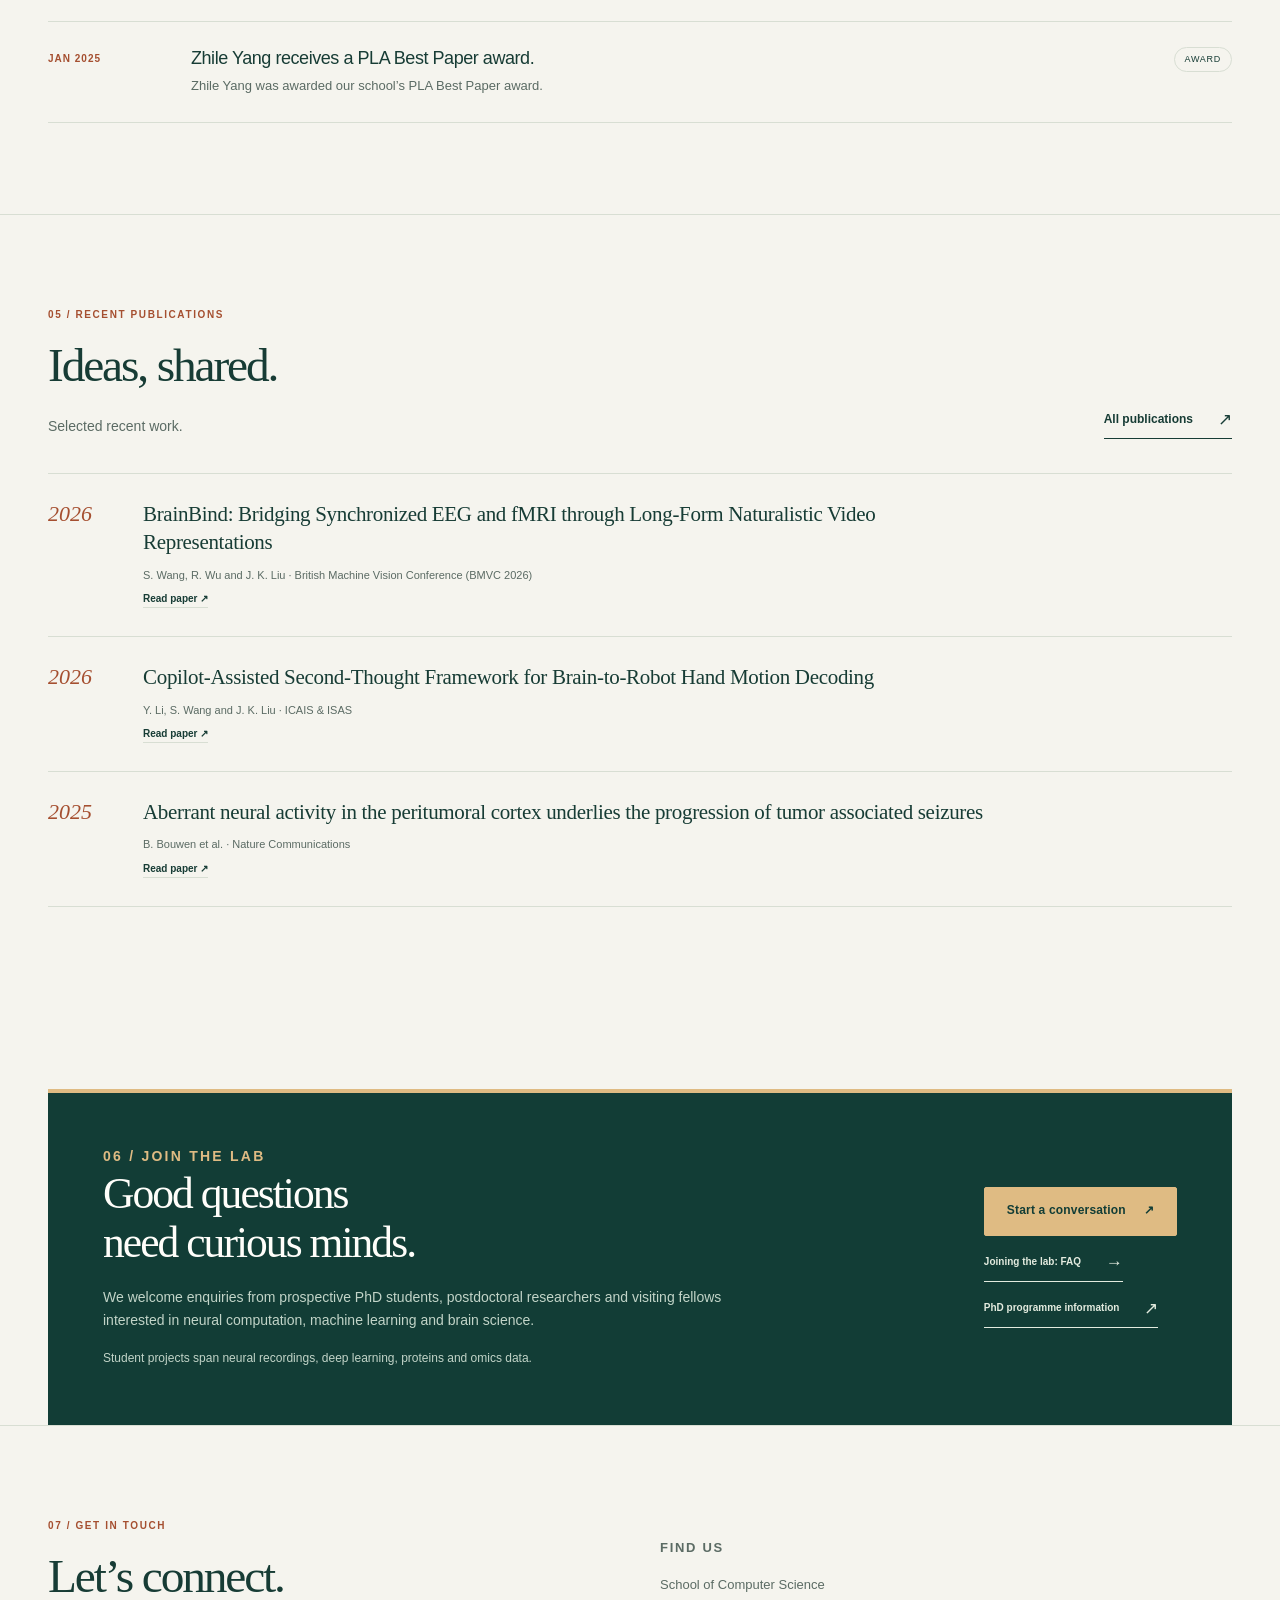
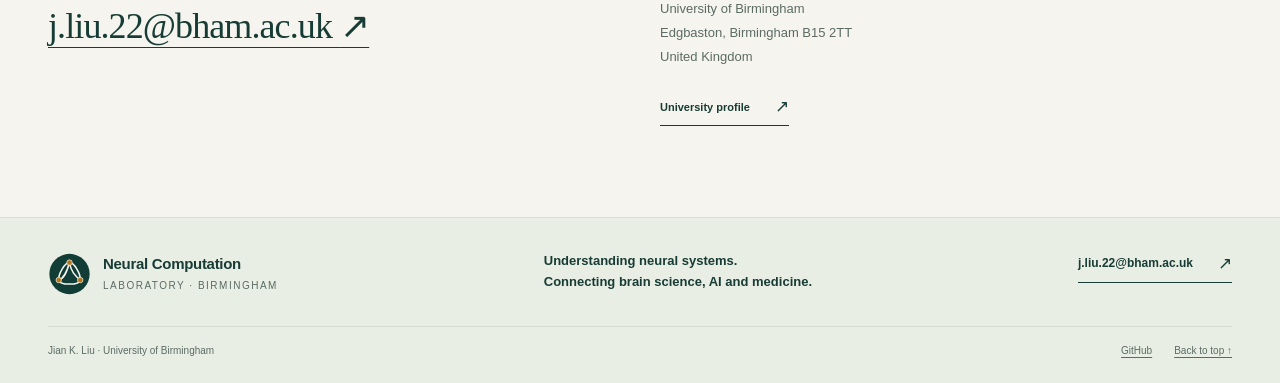
==== commit 43a495fd: "Feature BrainBind and refresh selected work Add the BrainBind BMVC 2026 card and research highlight " ====
--- a/index.html
+++ b/index.html
@@ -8,7 +8,7 @@
   <title>Jian K. Liu · Neural Computation Laboratory</title>
   <link rel="canonical" href="https://jiankliu.github.io/">
   <link rel="icon" href="assets/images/lab-mark.svg?v=20261026-1" type="image/svg+xml">
-  <link rel="stylesheet" href="assets/css/styles.css?v=20261025-5">
+  <link rel="stylesheet" href="assets/css/styles.css?v=20261108-1">
   <script src="assets/js/site.js?v=20261025" defer></script>
   <script src="assets/js/selected-work.js?v=20261025" defer></script>
 </head>
@@ -53,25 +53,23 @@
 </div></section>
 <section class="section highlights-section" id="highlights"><div class="container">
 <div class="section-heading"><div class="section-top"><p class="section-label">02 / Selected work</p><h2>Questions in focus.</h2><p class="section-intro">A closer look at recent projects across neural computation and machine learning.</p></div><div class="section-actions"><a class="text-link" href="research-highlights.html">All research highlights <span aria-hidden="true">→</span></a></div></div>
-  <div class="highlights-grid"><article class="highlight-card">
-  <div class="highlight-top"><span class="highlight-kicker">Brain–machine interfaces</span><span class="highlight-index" aria-hidden="true">01</span></div>
+  <div class="highlights-grid highlights-grid-featured"><article class="highlight-card highlight-card-featured">
+  <div class="highlight-top"><span class="highlight-kicker">BMVC 2026 · Neural decoding</span><span class="highlight-index" aria-hidden="true">01</span></div>
+  <img class="highlight-card-image" src="assets/images/highlight-brainbind.png" alt="BrainBind feature artwork with a brain, neural waveforms and film strips." width="1024" height="572" loading="lazy" decoding="async">
+  <h3><a href="research-highlights.html#brainbind">BrainBind: brain signals meet video</a></h3><p>BrainBind aligns synchronised EEG and fMRI with long-form video representations to study how complementary brain signals relate to dynamic visual scenes.</p>
+  <div class="highlight-links"><a href="research-highlights.html#brainbind" aria-label="Read highlight: BrainBind: brain signals meet video">Highlight <span aria-hidden="true">→</span></a><a data-highlight-paper href="https://arxiv.org/abs/2611.05581" target="_blank" rel="noopener noreferrer">Paper <span aria-hidden="true">↗</span></a><a href="https://github.com/Forainest789/Brainbind" target="_blank" rel="noopener noreferrer">Code <span aria-hidden="true">↗</span></a></div>
+</article>
+<article class="highlight-card">
+  <div class="highlight-top"><span class="highlight-kicker">Brain–machine interfaces</span><span class="highlight-index" aria-hidden="true">02</span></div>
+  
   <h3><a href="research-highlights.html#brain-to-robot">Brain-to-robot hand decoding</a></h3><p>A Copilot framework checks neural-signal motion predictions for smoother robotic hand control.</p>
   <div class="highlight-links"><a href="research-highlights.html#brain-to-robot" aria-label="Read highlight: Brain-to-robot hand decoding">Highlight <span aria-hidden="true">→</span></a><a data-highlight-paper href="https://doi.org/10.48550/arXiv.2603.27492" target="_blank" rel="noopener noreferrer">Paper <span aria-hidden="true">↗</span></a><a href="https://github.com/ssshiFang/EEGDecoding_Robotarm" target="_blank" rel="noopener noreferrer">Code <span aria-hidden="true">↗</span></a></div>
 </article>
 <article class="highlight-card">
-  <div class="highlight-top"><span class="highlight-kicker">Molecular machine learning</span><span class="highlight-index" aria-hidden="true">02</span></div>
-  <h3><a href="research-highlights.html#domain-aware-drug-discovery">Domain-aware drug discovery</a></h3><p>DAGML models protein domains, their interfaces and ligand motifs to predict protein-ligand affinity.</p>
-  <div class="highlight-links"><a href="research-highlights.html#domain-aware-drug-discovery" aria-label="Read highlight: Domain-aware drug discovery">Highlight <span aria-hidden="true">→</span></a><a data-highlight-paper href="https://doi.org/10.48550/arXiv.2601.17102" target="_blank" rel="noopener noreferrer">Paper <span aria-hidden="true">↗</span></a><a href="https://github.com/jiankliu/DAGML" target="_blank" rel="noopener noreferrer">Code <span aria-hidden="true">↗</span></a></div>
-</article>
-<article class="highlight-card">
   <div class="highlight-top"><span class="highlight-kicker">Computational neuroscience</span><span class="highlight-index" aria-hidden="true">03</span></div>
+  
   <h3><a href="research-highlights.html#tumour-associated-seizures">Tumour-associated seizures</a></h3><p>Experiments and modelling investigate neuronal changes in the peritumoral cortex and seizure progression.</p>
   <div class="highlight-links"><a href="research-highlights.html#tumour-associated-seizures" aria-label="Read highlight: Tumour-associated seizures">Highlight <span aria-hidden="true">→</span></a><a data-highlight-paper href="https://doi.org/10.1038/s41467-025-66226-5" target="_blank" rel="noopener noreferrer">Paper <span aria-hidden="true">↗</span></a><a href="https://github.com/ydtang/Seizure-model" target="_blank" rel="noopener noreferrer">Code <span aria-hidden="true">↗</span></a></div>
-</article>
-<article class="highlight-card">
-  <div class="highlight-top"><span class="highlight-kicker">Neural coding</span><span class="highlight-index" aria-hidden="true">04</span></div>
-  <h3><a href="research-highlights.html#decoding-visual-scenes">Decoding natural visual scenes</a></h3><p>WISA combines wavelet features and temporal modelling to reconstruct visual scenes from neural spikes.</p>
-  <div class="highlight-links"><a href="research-highlights.html#decoding-visual-scenes" aria-label="Read highlight: Decoding natural visual scenes">Highlight <span aria-hidden="true">→</span></a><a data-highlight-paper href="https://doi.org/10.1016/j.neunet.2025.107863" target="_blank" rel="noopener noreferrer">Paper <span aria-hidden="true">↗</span></a><a href="https://github.com/jiankliu/WISA" target="_blank" rel="noopener noreferrer">Code <span aria-hidden="true">↗</span></a></div>
 </article></div>
 </div></section>
 <section class="section people-section" id="people"><div class="container">
@@ -123,16 +121,13 @@
 <div class="section-heading"><div class="section-top"><p class="section-label">05 / Recent publications</p><h2>Ideas, shared.</h2><p class="section-intro">Selected recent work.</p></div><div class="section-actions"><a class="text-link" href="publications.html">All publications <span aria-hidden="true">↗</span></a></div></div>
   <ol class="publication-list" data-selected-publications data-publication-source="publications.html"><li class="publication-item">
   <span class="publication-year">2026</span>
-  <div class="publication-body"><h3 class="publication-title">Copilot-Assisted Second-Thought Framework for Brain-to-Robot Hand Motion Decoding</h3><p class="publication-meta">Y. Li, S. Wang and J. K. Liu · ICAIS &amp; ISAS</p><a class="publication-link" href="https://doi.org/10.48550/arXiv.2603.27492" aria-label="Read Copilot-Assisted Second-Thought Framework for Brain-to-Robot Hand Motion Decoding" target="_blank" rel="noopener noreferrer">Read paper <span aria-hidden="true">↗</span></a></div>
+  <div class="publication-body"><h3 class="publication-title">BrainBind: Bridging Synchronized EEG and fMRI through Long-Form Naturalistic Video Representations</h3><p class="publication-meta">S. Wang, R. Wu and J. K. Liu · British Machine Vision Conference (BMVC 2026)</p><a class="publication-link" href="https://arxiv.org/abs/2611.05581" aria-label="Read BrainBind: Bridging Synchronized EEG and fMRI through Long-Form Naturalistic Video Representations" target="_blank" rel="noopener noreferrer">Read paper <span aria-hidden="true">↗</span></a></div>
 </li><li class="publication-item">
   <span class="publication-year">2026</span>
-  <div class="publication-body"><h3 class="publication-title">Domain-Aware Geometric Multimodal Learning for Multi-Domain Protein-Ligand Affinity Prediction</h3><p class="publication-meta">S. Zhang and J. K. Liu · ICBCB</p><a class="publication-link" href="https://doi.org/10.48550/arXiv.2601.17102" aria-label="Read Domain-Aware Geometric Multimodal Learning for Multi-Domain Protein-Ligand Affinity Prediction" target="_blank" rel="noopener noreferrer">Read paper <span aria-hidden="true">↗</span></a></div>
+  <div class="publication-body"><h3 class="publication-title">Copilot-Assisted Second-Thought Framework for Brain-to-Robot Hand Motion Decoding</h3><p class="publication-meta">Y. Li, S. Wang and J. K. Liu · ICAIS &amp; ISAS</p><a class="publication-link" href="https://doi.org/10.48550/arXiv.2603.27492" aria-label="Read Copilot-Assisted Second-Thought Framework for Brain-to-Robot Hand Motion Decoding" target="_blank" rel="noopener noreferrer">Read paper <span aria-hidden="true">↗</span></a></div>
 </li><li class="publication-item">
   <span class="publication-year">2025</span>
   <div class="publication-body"><h3 class="publication-title">Aberrant neural activity in the peritumoral cortex underlies the progression of tumor associated seizures</h3><p class="publication-meta">B. Bouwen et al. · Nature Communications</p><a class="publication-link" href="https://doi.org/10.1038/s41467-025-66226-5" aria-label="Read Aberrant neural activity in the peritumoral cortex underlies the progression of tumor associated seizures" target="_blank" rel="noopener noreferrer">Read paper <span aria-hidden="true">↗</span></a></div>
-</li><li class="publication-item">
-  <span class="publication-year">2025</span>
-  <div class="publication-body"><h3 class="publication-title">Decoding Natural Visual Scenes via Learnable Representations of Neural Spiking Sequences</h3><p class="publication-meta">J. Peng et al. · Neural Networks</p><a class="publication-link" href="https://doi.org/10.1016/j.neunet.2025.107863" aria-label="Read Decoding Natural Visual Scenes via Learnable Representations of Neural Spiking Sequences" target="_blank" rel="noopener noreferrer">Read paper <span aria-hidden="true">↗</span></a></div>
 </li></ol>
 </div></section>
 <section class="section join-section" id="join"><div class="container"><div class="join-panel">
--- a/assets/css/styles.css
+++ b/assets/css/styles.css
@@ -124,11 +124,14 @@
 .highlight-grid, .highlights-grid { display: grid; grid-template-columns: repeat(2,1fr); gap: 1px; background: #3d5e51; border: 1px solid #3d5e51; }
 .highlight-card { background: var(--forest); padding: 31px 34px; min-height: 260px; display: flex; flex-direction: column; transition: background .2s; }
 .highlight-card:hover { background: #19473e; }
+.highlights-grid-featured > .highlight-card-featured { grid-row: span 2; }
+.highlight-card-image { display: block; width: 100%; height: auto; margin-bottom: 24px; border: 1px solid #3d5e51; }
 .highlight-top { display: flex; justify-content: space-between; align-items: center; gap: 20px; }
 .highlight-kicker { color: var(--gold); margin-bottom: 23px; }
 .highlight-number { font: italic 23px var(--serif); color: #89a195; }
 .highlight-card h3 { font: 400 29px/1.16 var(--serif); max-width: 390px; margin-bottom: 14px; }
 .highlight-card p { color: #c5d4cb; font-size: 13px; line-height: 1.75; max-width: 430px; }
+.highlight-card-featured h3, .highlight-card-featured p { max-width: none; }
 .highlight-links { display: flex; gap: 25px; margin-top: auto; padding-top: 13px; }
 .highlight-links a { color: var(--white); font-size: 11px; text-decoration: none; border-bottom: 1px solid #6c8a78; padding-bottom: 4px; }
 .highlight-links a:hover { color: var(--gold); }
@@ -293,6 +296,7 @@
   h2 { font-size: 2.4rem; }
   .section-intro { font-size: 14px; }
   .research-grid, .highlight-grid, .highlights-grid { grid-template-columns: 1fr; }
+  .highlights-grid-featured > .highlight-card-featured { grid-row: auto; }
   .research-card { padding: 29px 25px; }
   .research-card .research-number, .research-card > .card-number { margin-bottom: 28px; }
   .research-card h3 { font-size: 29px; }
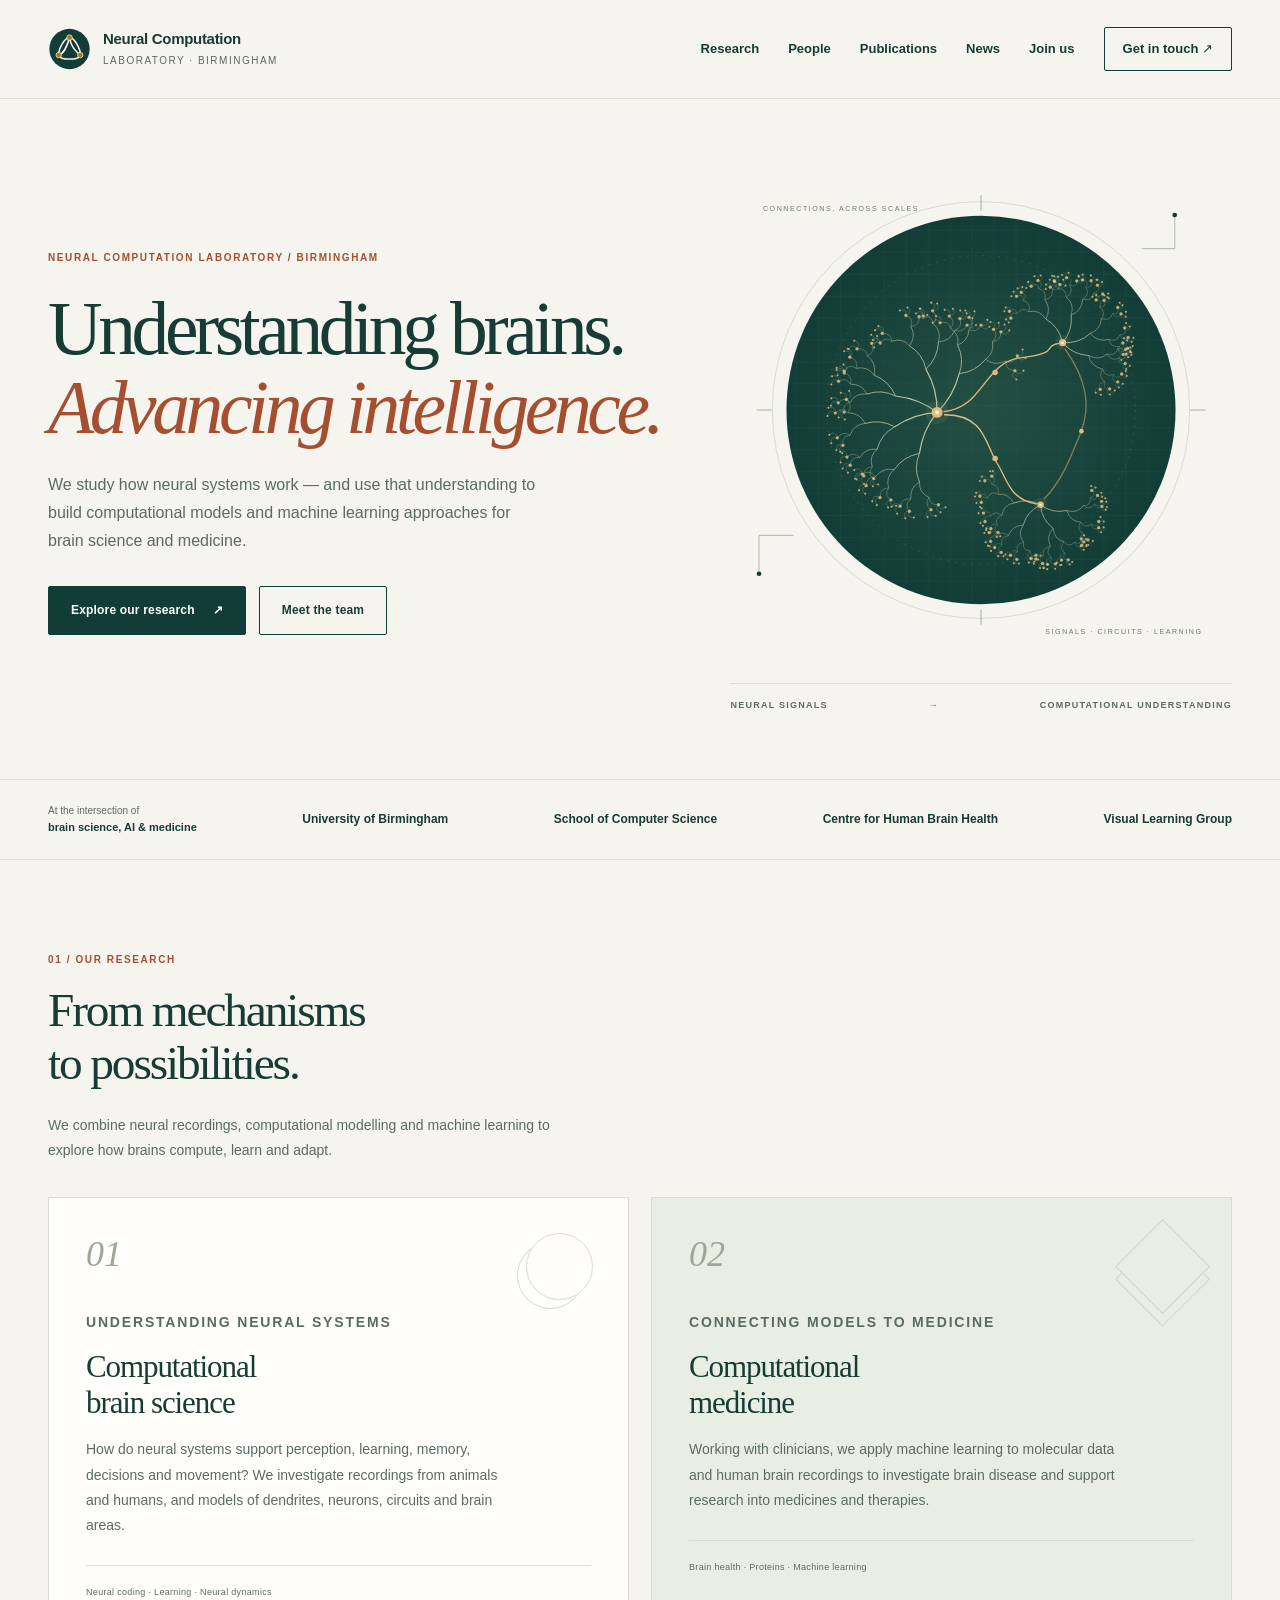
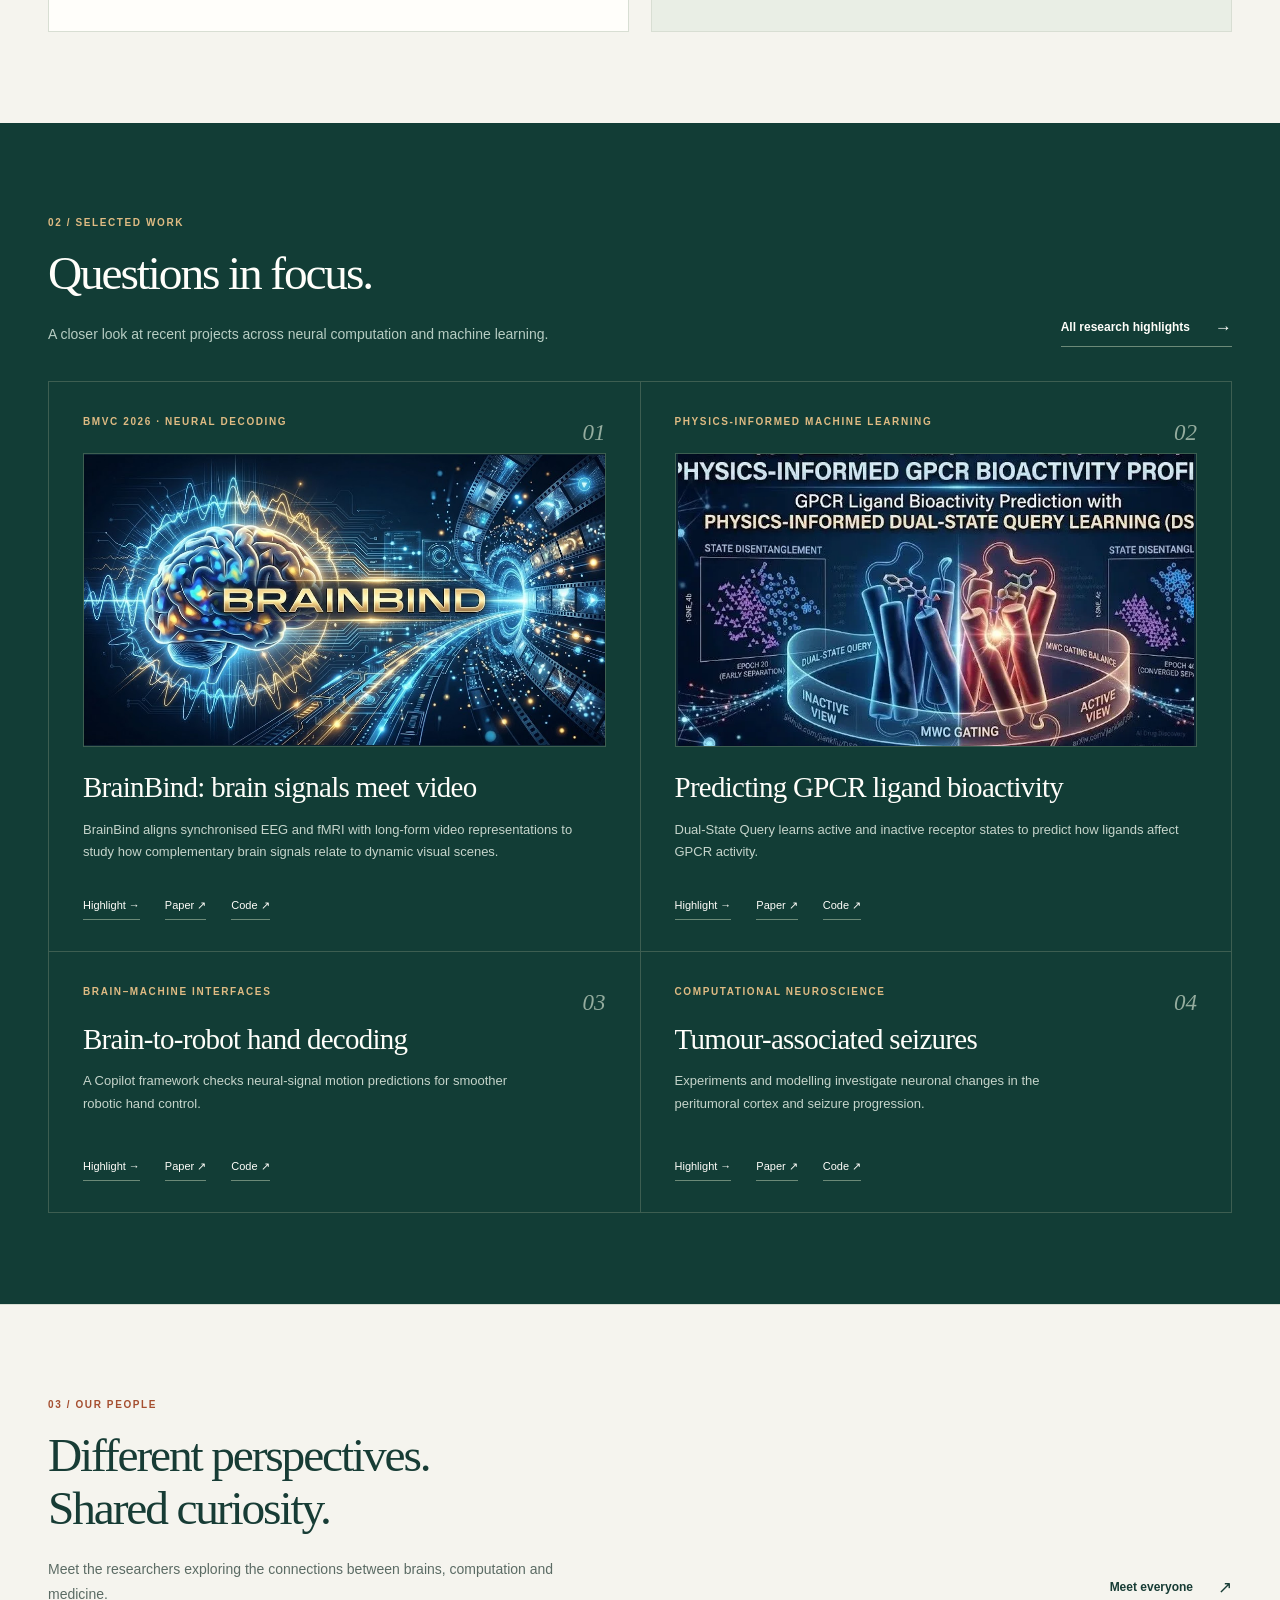
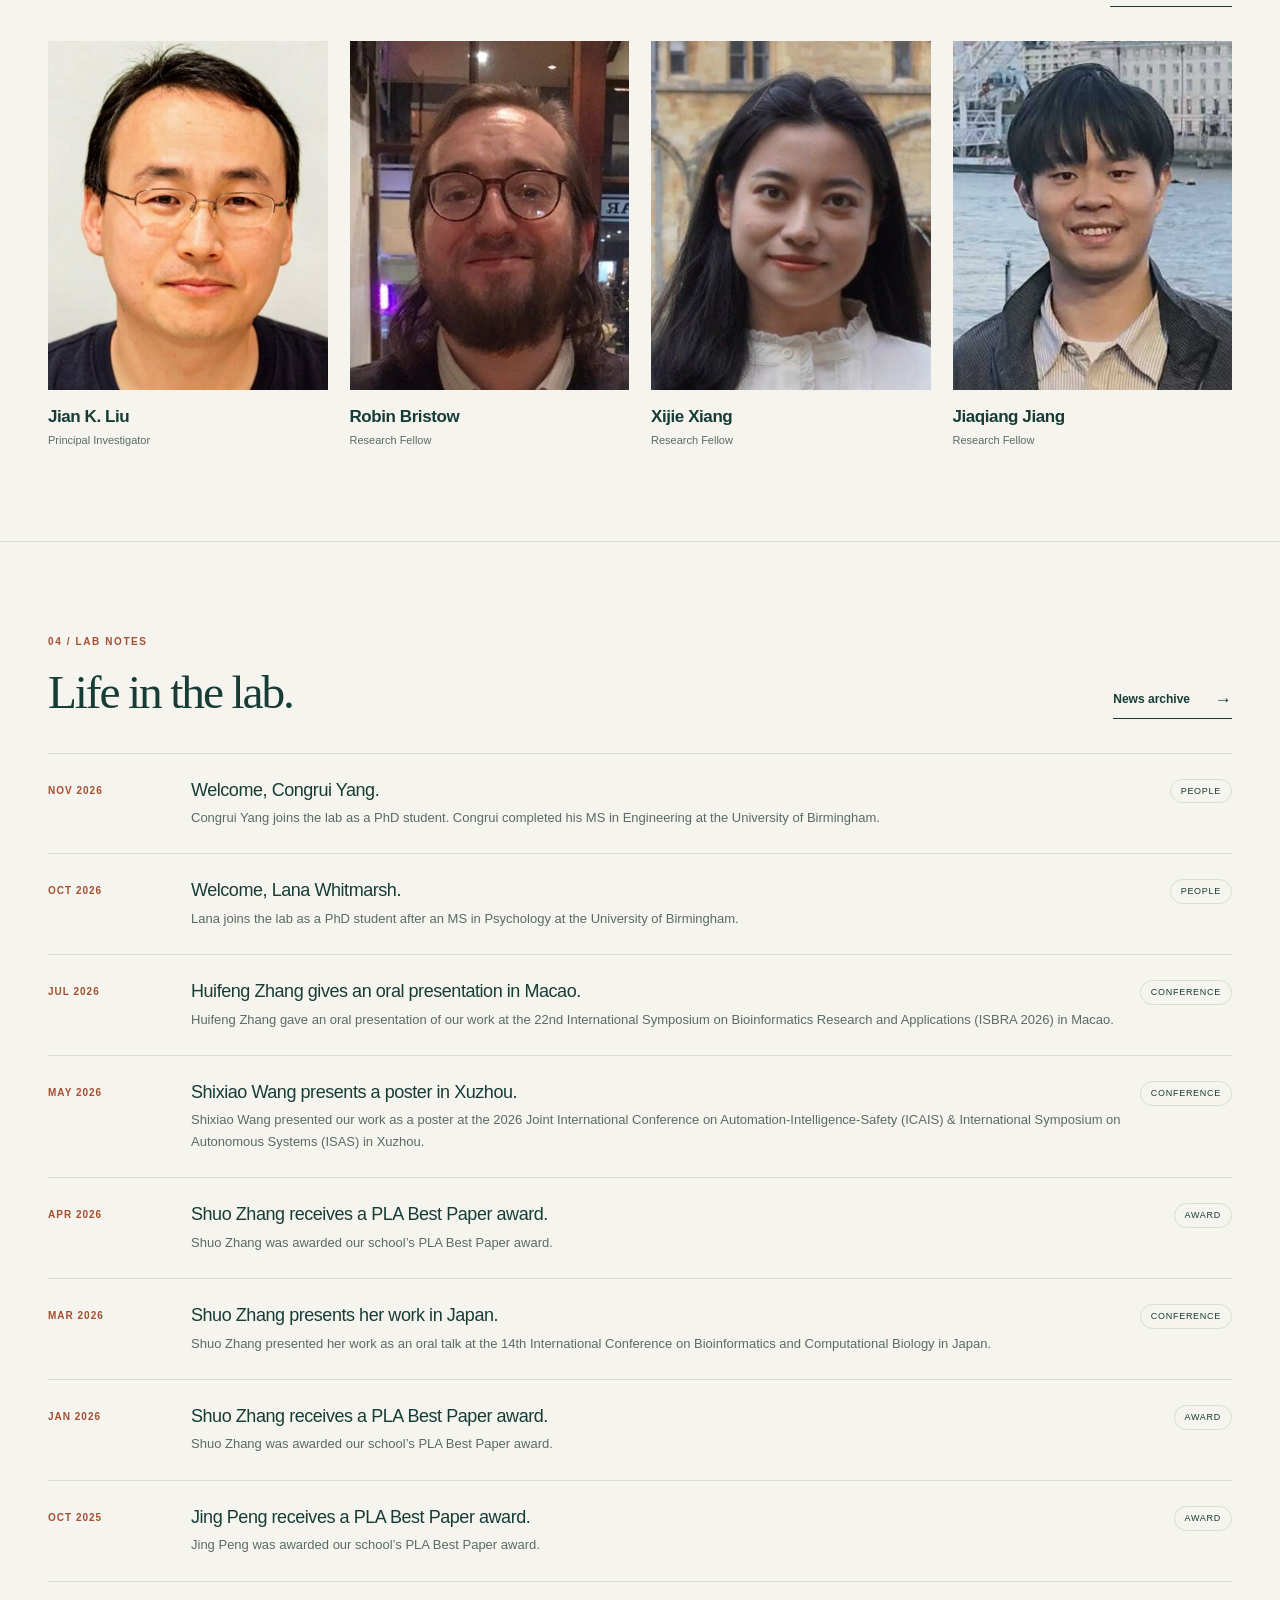
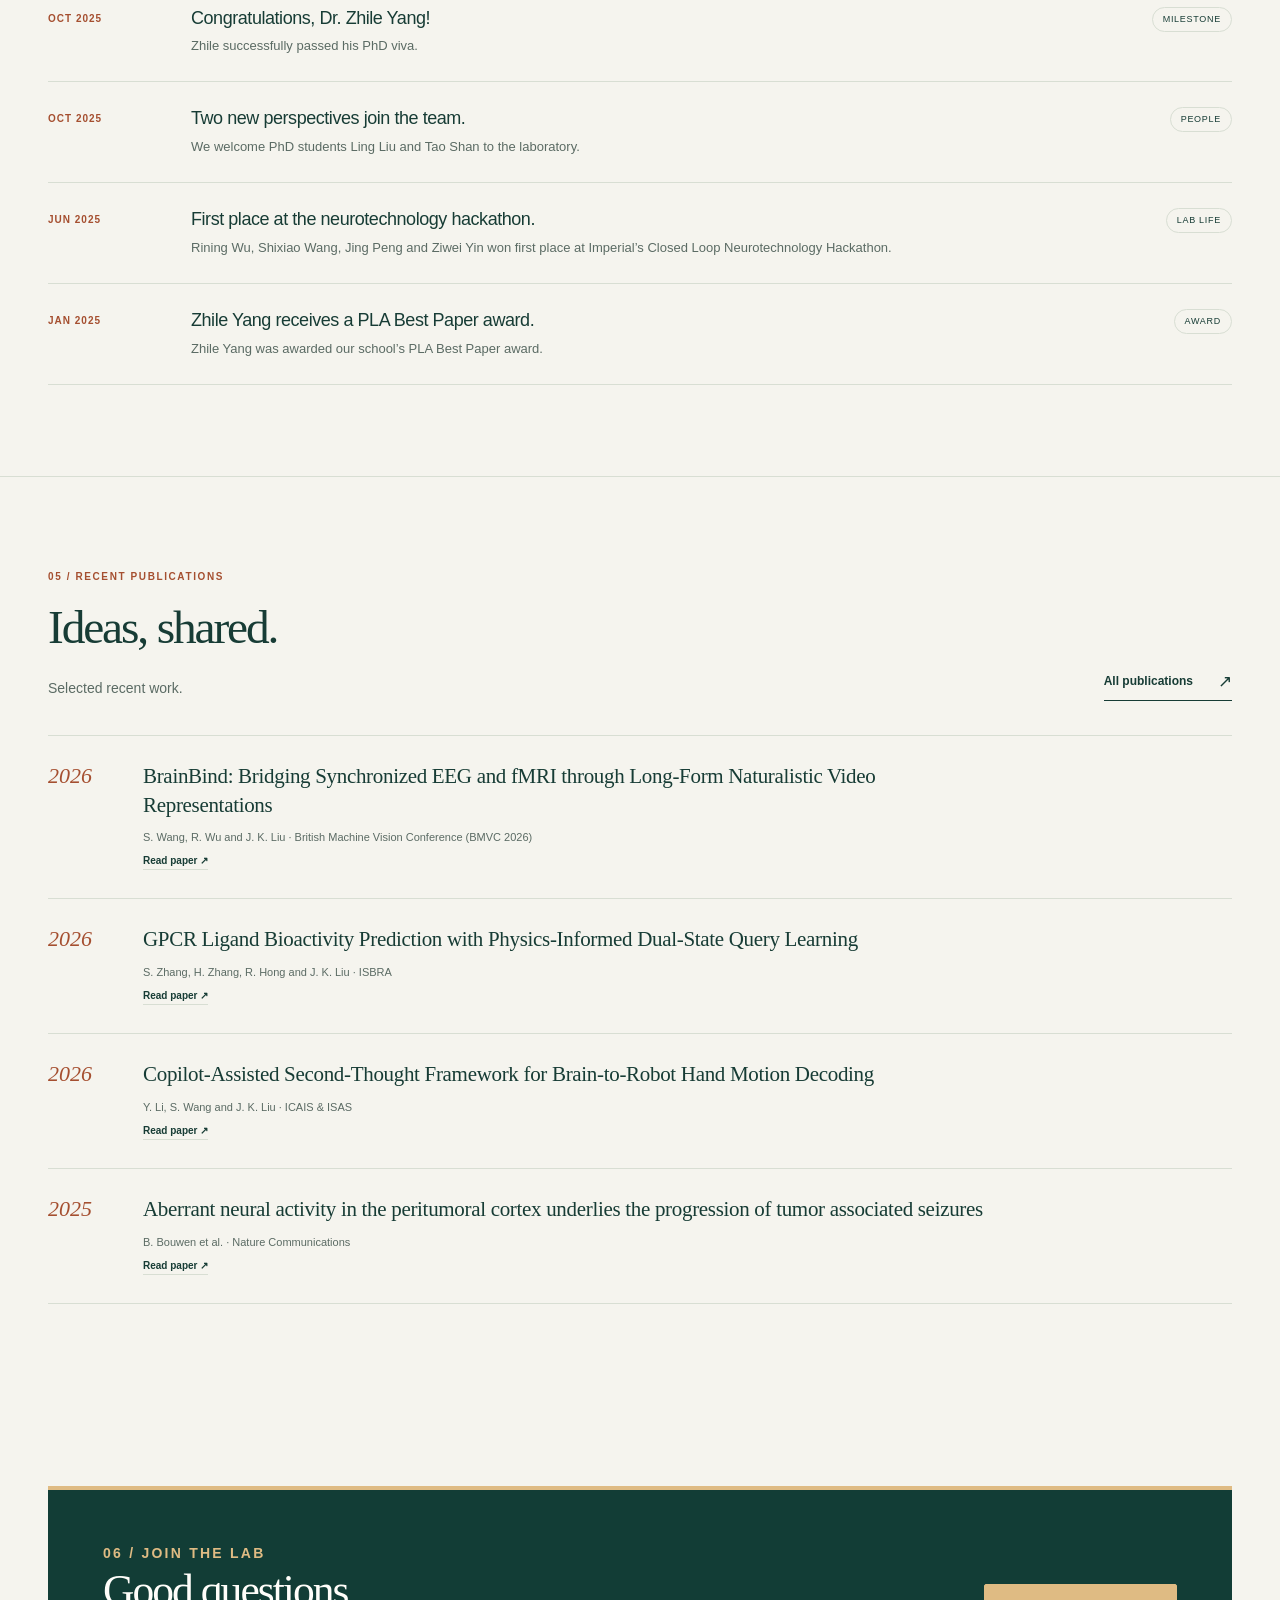
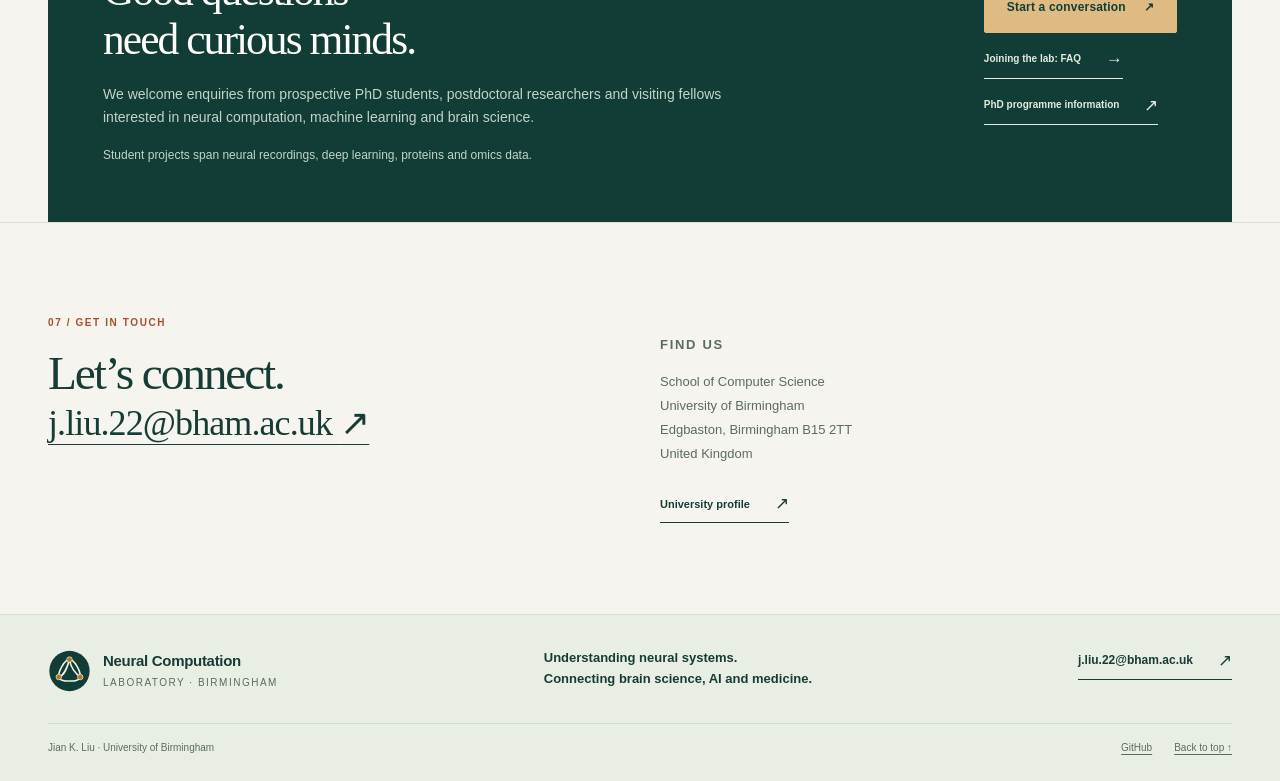
==== commit e0b4acc5: "Feature GPCR bioactivity as selected work No. 2" ====
--- a/index.html
+++ b/index.html
@@ -8,7 +8,7 @@
   <title>Jian K. Liu · Neural Computation Laboratory</title>
   <link rel="canonical" href="https://jiankliu.github.io/">
   <link rel="icon" href="assets/images/lab-mark.svg?v=20261026-1" type="image/svg+xml">
-  <link rel="stylesheet" href="assets/css/styles.css?v=20261108-1">
+  <link rel="stylesheet" href="assets/css/styles.css?v=20261108-2">
   <script src="assets/js/site.js?v=20261025" defer></script>
   <script src="assets/js/selected-work.js?v=20261025" defer></script>
 </head>
@@ -59,14 +59,20 @@
   <h3><a href="research-highlights.html#brainbind">BrainBind: brain signals meet video</a></h3><p>BrainBind aligns synchronised EEG and fMRI with long-form video representations to study how complementary brain signals relate to dynamic visual scenes.</p>
   <div class="highlight-links"><a href="research-highlights.html#brainbind" aria-label="Read highlight: BrainBind: brain signals meet video">Highlight <span aria-hidden="true">→</span></a><a data-highlight-paper href="https://arxiv.org/abs/2611.05581" target="_blank" rel="noopener noreferrer">Paper <span aria-hidden="true">↗</span></a><a href="https://github.com/Forainest789/Brainbind" target="_blank" rel="noopener noreferrer">Code <span aria-hidden="true">↗</span></a></div>
 </article>
+<article class="highlight-card highlight-card-featured">
+  <div class="highlight-top"><span class="highlight-kicker">Physics-informed machine learning</span><span class="highlight-index" aria-hidden="true">02</span></div>
+  <img class="highlight-card-image" src="assets/images/highlight-gpcr.png" alt="Dual-State Query architecture representing active and inactive GPCR states with physics-informed allosteric gating." width="773" height="437" loading="lazy" decoding="async">
+  <h3><a href="research-highlights.html#gpcr-bioactivity">Predicting GPCR ligand bioactivity</a></h3><p>Dual-State Query learns active and inactive receptor states to predict how ligands affect GPCR activity.</p>
+  <div class="highlight-links"><a href="research-highlights.html#gpcr-bioactivity" aria-label="Read highlight: Predicting GPCR ligand bioactivity">Highlight <span aria-hidden="true">→</span></a><a data-highlight-paper href="https://doi.org/10.48550/arXiv.2609.16468" target="_blank" rel="noopener noreferrer">Paper <span aria-hidden="true">↗</span></a><a href="https://github.com/jiankliu/DSQ" target="_blank" rel="noopener noreferrer">Code <span aria-hidden="true">↗</span></a></div>
+</article>
 <article class="highlight-card">
-  <div class="highlight-top"><span class="highlight-kicker">Brain–machine interfaces</span><span class="highlight-index" aria-hidden="true">02</span></div>
+  <div class="highlight-top"><span class="highlight-kicker">Brain–machine interfaces</span><span class="highlight-index" aria-hidden="true">03</span></div>
   
   <h3><a href="research-highlights.html#brain-to-robot">Brain-to-robot hand decoding</a></h3><p>A Copilot framework checks neural-signal motion predictions for smoother robotic hand control.</p>
   <div class="highlight-links"><a href="research-highlights.html#brain-to-robot" aria-label="Read highlight: Brain-to-robot hand decoding">Highlight <span aria-hidden="true">→</span></a><a data-highlight-paper href="https://doi.org/10.48550/arXiv.2603.27492" target="_blank" rel="noopener noreferrer">Paper <span aria-hidden="true">↗</span></a><a href="https://github.com/ssshiFang/EEGDecoding_Robotarm" target="_blank" rel="noopener noreferrer">Code <span aria-hidden="true">↗</span></a></div>
 </article>
 <article class="highlight-card">
-  <div class="highlight-top"><span class="highlight-kicker">Computational neuroscience</span><span class="highlight-index" aria-hidden="true">03</span></div>
+  <div class="highlight-top"><span class="highlight-kicker">Computational neuroscience</span><span class="highlight-index" aria-hidden="true">04</span></div>
   
   <h3><a href="research-highlights.html#tumour-associated-seizures">Tumour-associated seizures</a></h3><p>Experiments and modelling investigate neuronal changes in the peritumoral cortex and seizure progression.</p>
   <div class="highlight-links"><a href="research-highlights.html#tumour-associated-seizures" aria-label="Read highlight: Tumour-associated seizures">Highlight <span aria-hidden="true">→</span></a><a data-highlight-paper href="https://doi.org/10.1038/s41467-025-66226-5" target="_blank" rel="noopener noreferrer">Paper <span aria-hidden="true">↗</span></a><a href="https://github.com/ydtang/Seizure-model" target="_blank" rel="noopener noreferrer">Code <span aria-hidden="true">↗</span></a></div>
@@ -124,6 +130,9 @@
   <div class="publication-body"><h3 class="publication-title">BrainBind: Bridging Synchronized EEG and fMRI through Long-Form Naturalistic Video Representations</h3><p class="publication-meta">S. Wang, R. Wu and J. K. Liu · British Machine Vision Conference (BMVC 2026)</p><a class="publication-link" href="https://arxiv.org/abs/2611.05581" aria-label="Read BrainBind: Bridging Synchronized EEG and fMRI through Long-Form Naturalistic Video Representations" target="_blank" rel="noopener noreferrer">Read paper <span aria-hidden="true">↗</span></a></div>
 </li><li class="publication-item">
   <span class="publication-year">2026</span>
+  <div class="publication-body"><h3 class="publication-title">GPCR Ligand Bioactivity Prediction with Physics-Informed Dual-State Query Learning</h3><p class="publication-meta">S. Zhang, H. Zhang, R. Hong and J. K. Liu · ISBRA</p><a class="publication-link" href="https://doi.org/10.48550/arXiv.2609.16468" aria-label="Read GPCR Ligand Bioactivity Prediction with Physics-Informed Dual-State Query Learning" target="_blank" rel="noopener noreferrer">Read paper <span aria-hidden="true">↗</span></a></div>
+</li><li class="publication-item">
+  <span class="publication-year">2026</span>
   <div class="publication-body"><h3 class="publication-title">Copilot-Assisted Second-Thought Framework for Brain-to-Robot Hand Motion Decoding</h3><p class="publication-meta">Y. Li, S. Wang and J. K. Liu · ICAIS &amp; ISAS</p><a class="publication-link" href="https://doi.org/10.48550/arXiv.2603.27492" aria-label="Read Copilot-Assisted Second-Thought Framework for Brain-to-Robot Hand Motion Decoding" target="_blank" rel="noopener noreferrer">Read paper <span aria-hidden="true">↗</span></a></div>
 </li><li class="publication-item">
   <span class="publication-year">2025</span>
--- a/assets/css/styles.css
+++ b/assets/css/styles.css
@@ -124,8 +124,7 @@
 .highlight-grid, .highlights-grid { display: grid; grid-template-columns: repeat(2,1fr); gap: 1px; background: #3d5e51; border: 1px solid #3d5e51; }
 .highlight-card { background: var(--forest); padding: 31px 34px; min-height: 260px; display: flex; flex-direction: column; transition: background .2s; }
 .highlight-card:hover { background: #19473e; }
-.highlights-grid-featured > .highlight-card-featured { grid-row: span 2; }
-.highlight-card-image { display: block; width: 100%; height: auto; margin-bottom: 24px; border: 1px solid #3d5e51; }
+.highlight-card-image { display: block; width: 100%; height: auto; aspect-ratio: 16/9; object-fit: contain; background: #0b2230; margin-bottom: 24px; border: 1px solid #3d5e51; }
 .highlight-top { display: flex; justify-content: space-between; align-items: center; gap: 20px; }
 .highlight-kicker { color: var(--gold); margin-bottom: 23px; }
 .highlight-number { font: italic 23px var(--serif); color: #89a195; }
@@ -296,7 +295,6 @@
   h2 { font-size: 2.4rem; }
   .section-intro { font-size: 14px; }
   .research-grid, .highlight-grid, .highlights-grid { grid-template-columns: 1fr; }
-  .highlights-grid-featured > .highlight-card-featured { grid-row: auto; }
   .research-card { padding: 29px 25px; }
   .research-card .research-number, .research-card > .card-number { margin-bottom: 28px; }
   .research-card h3 { font-size: 29px; }
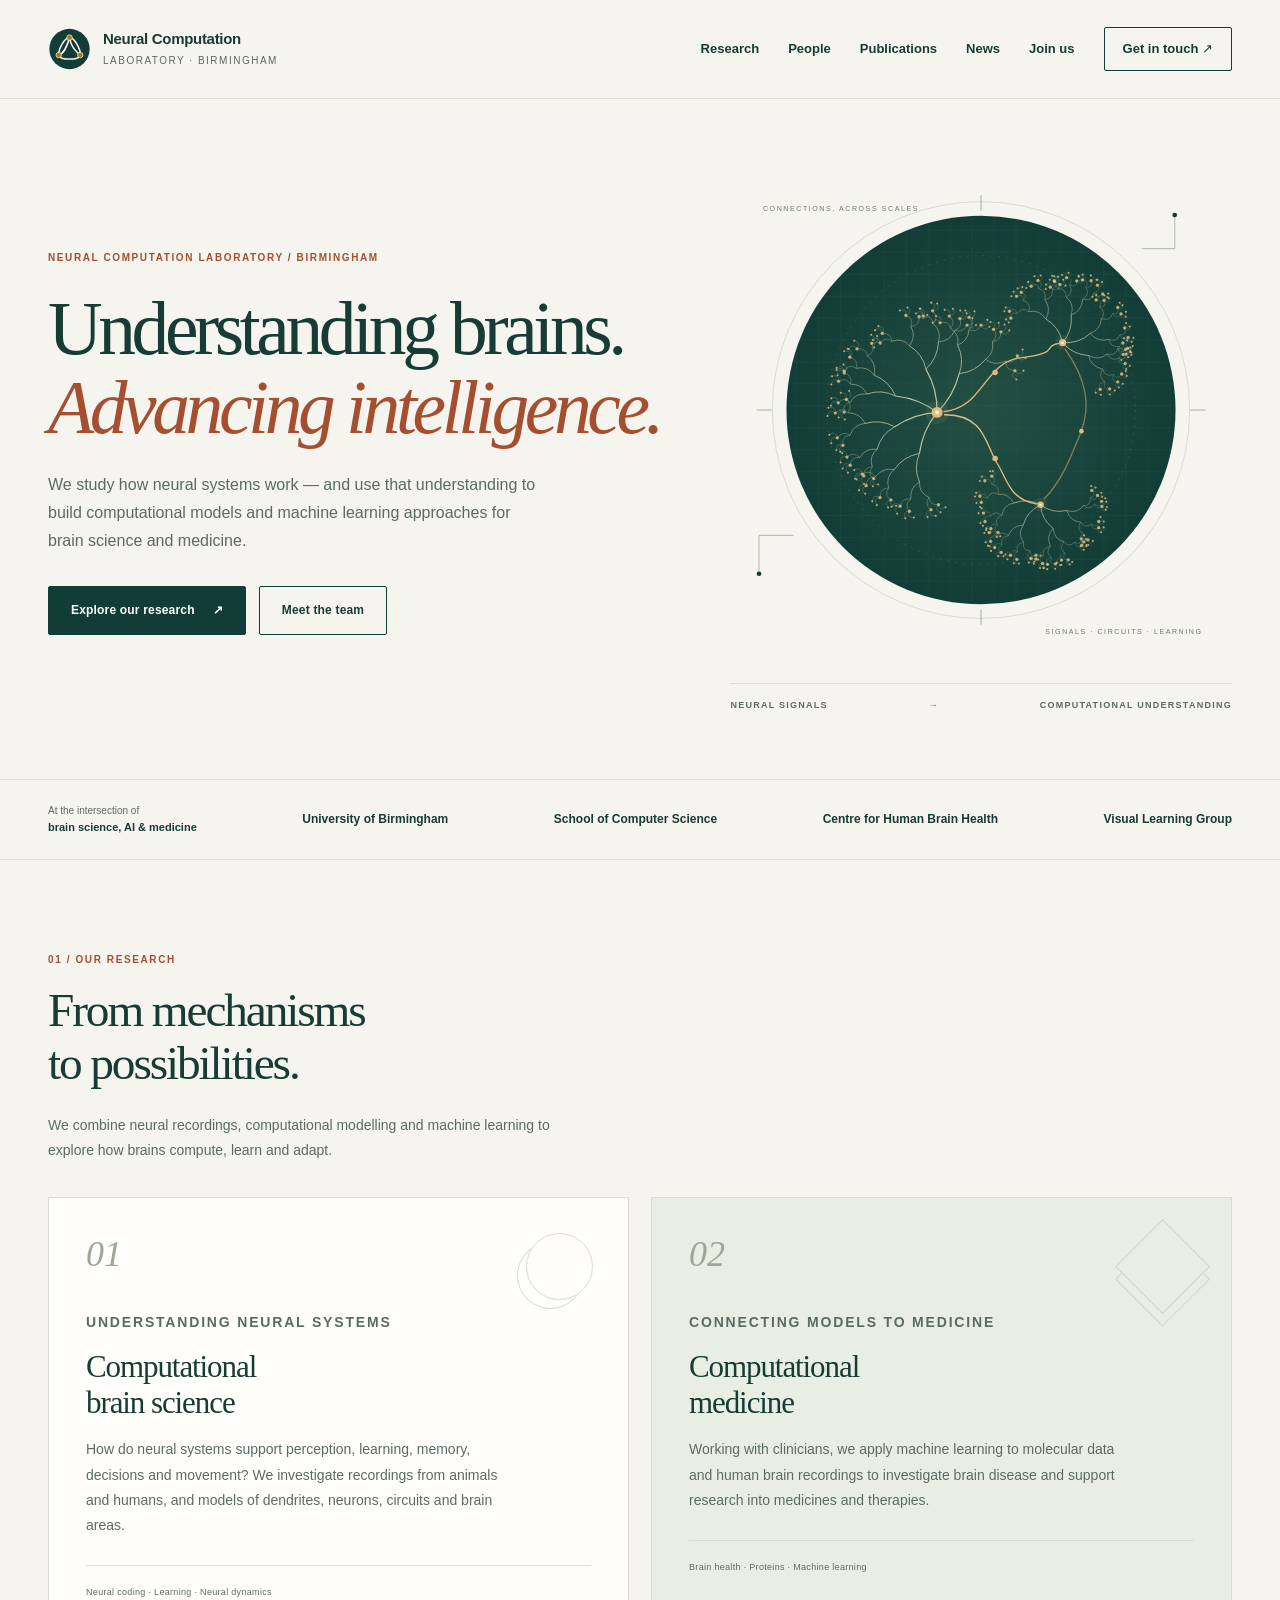
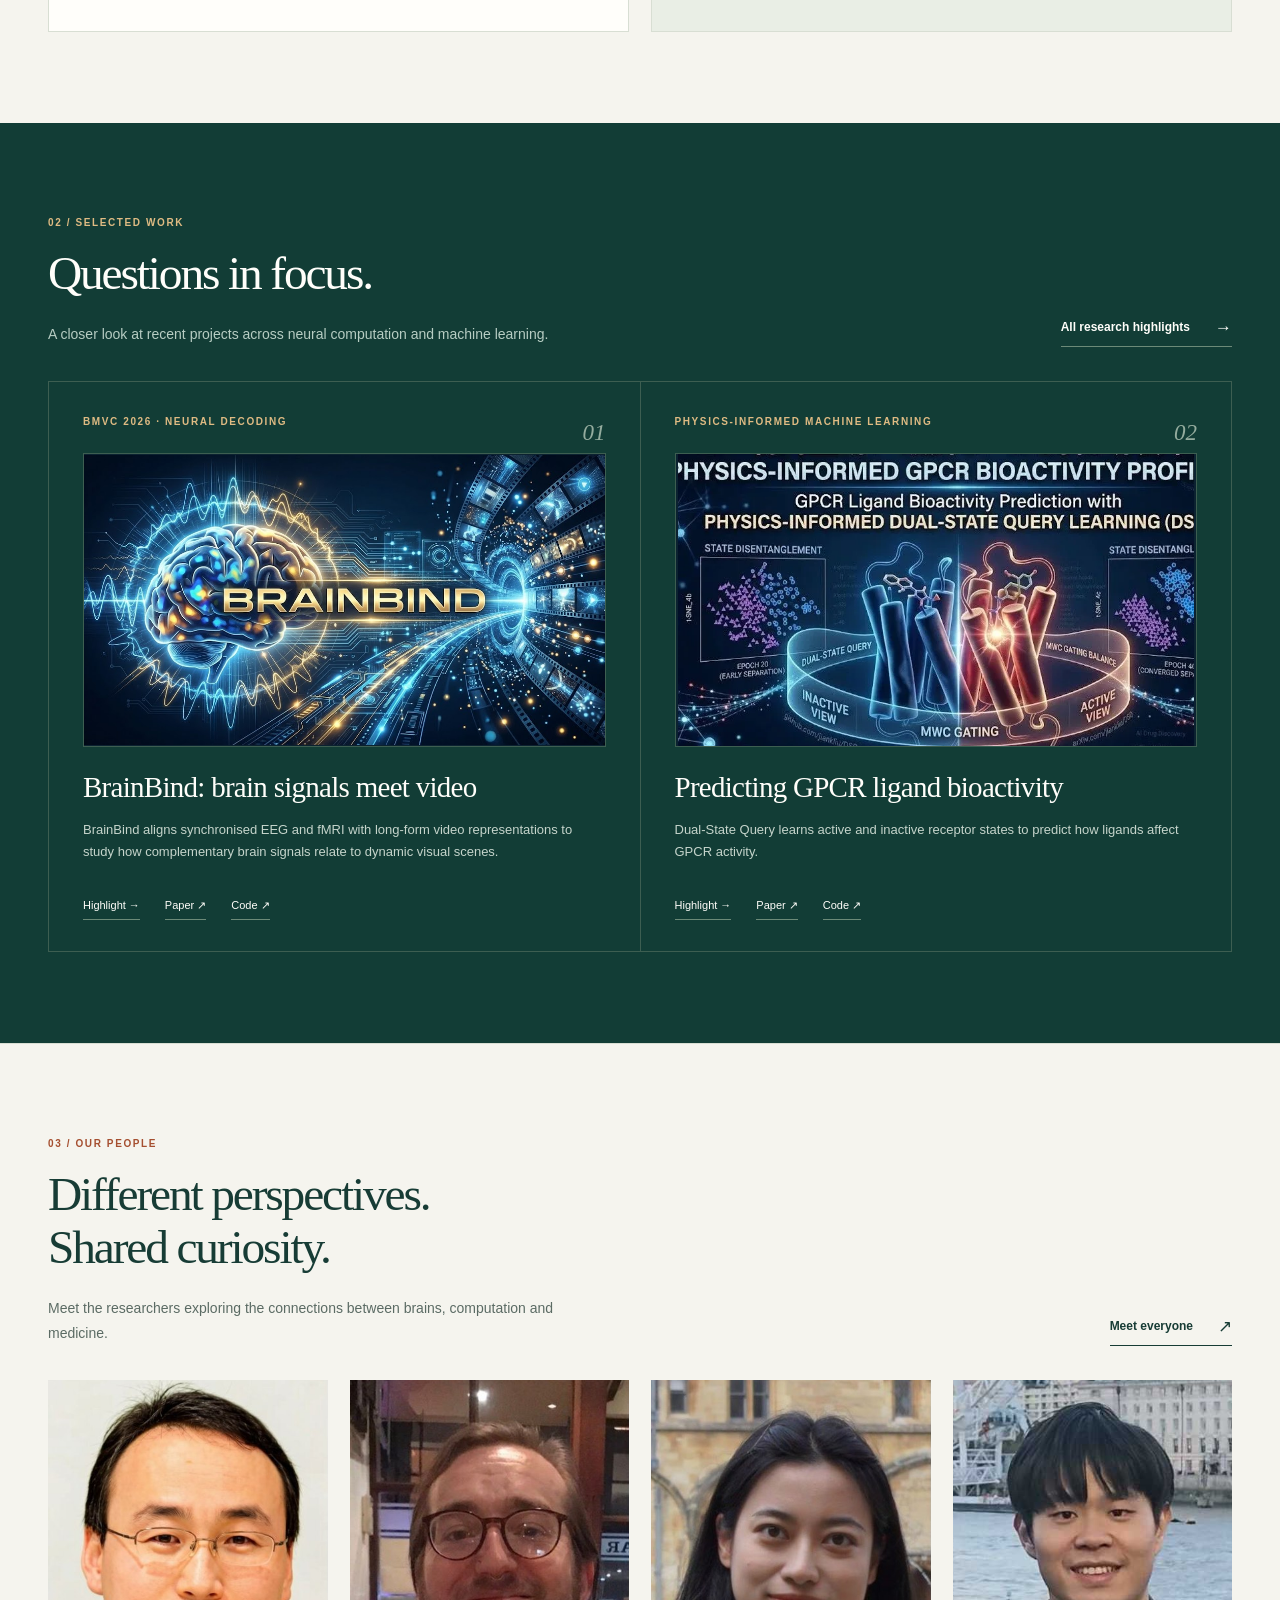
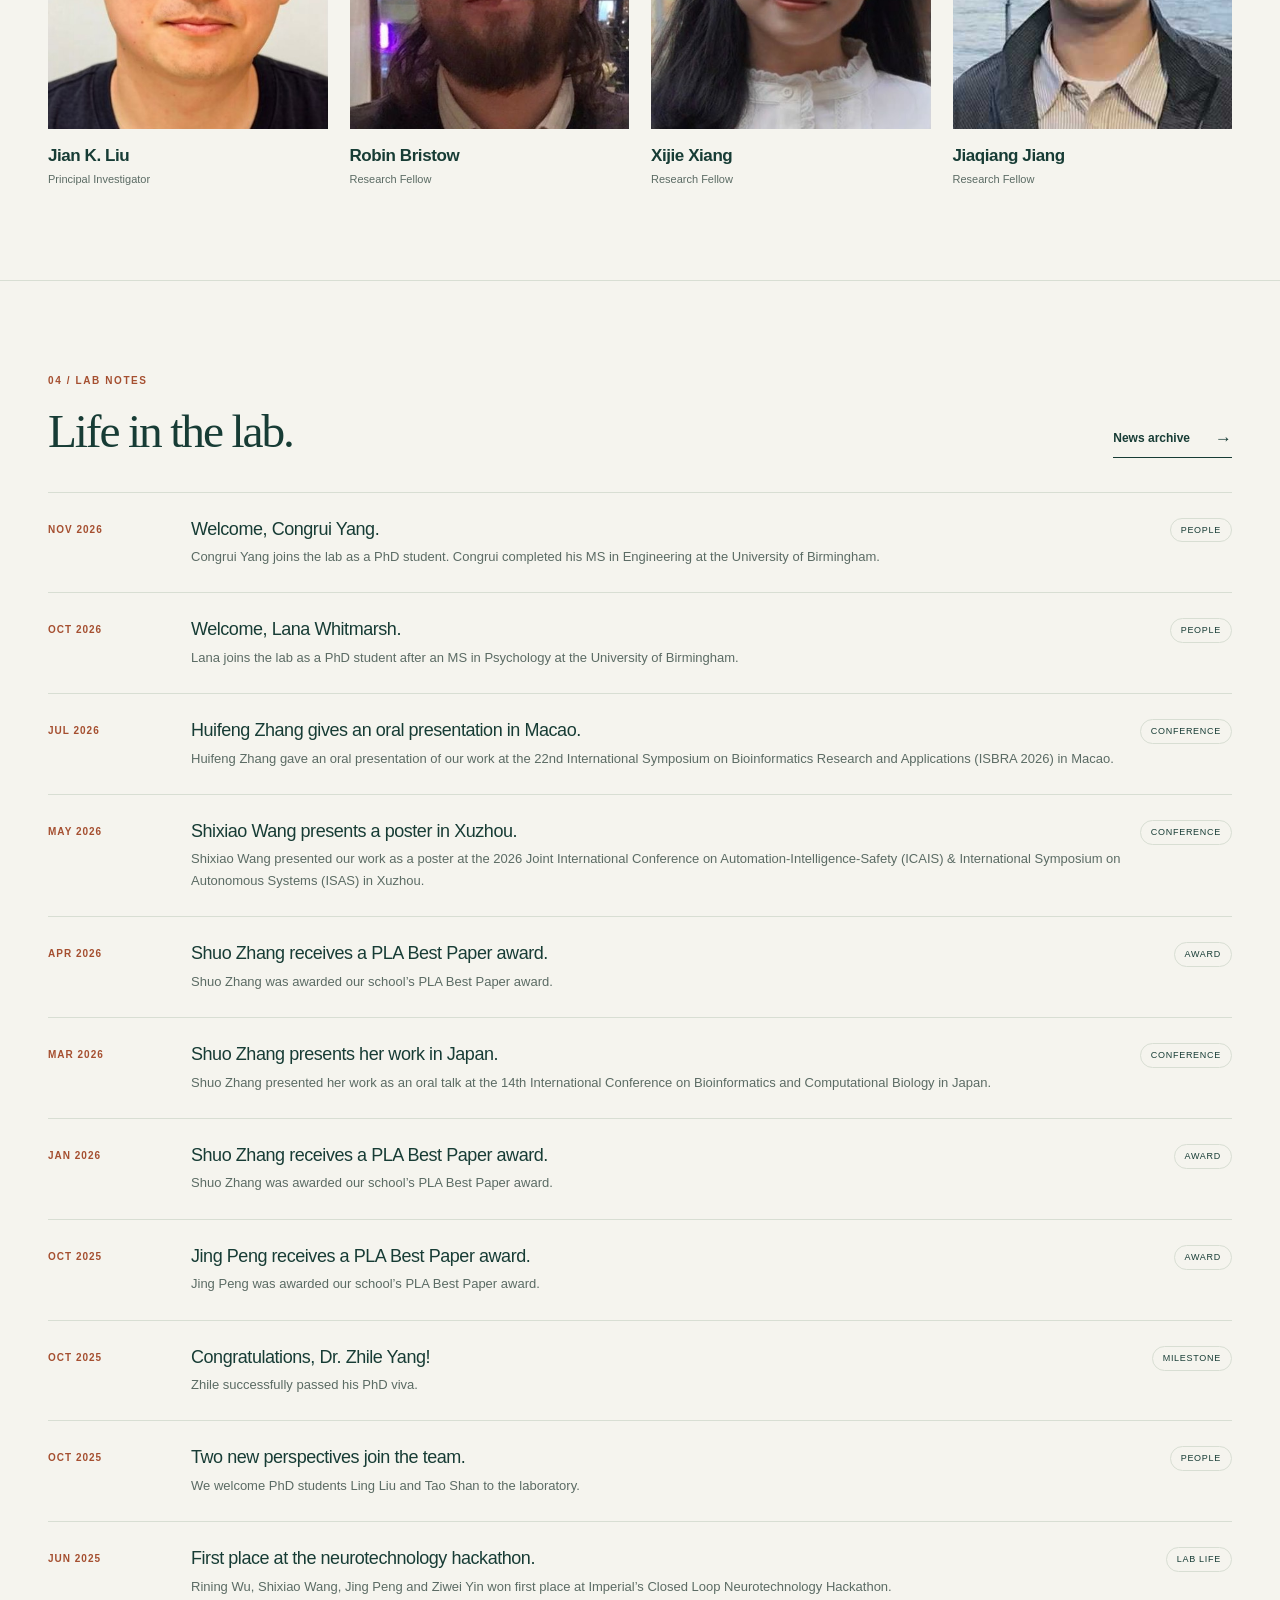
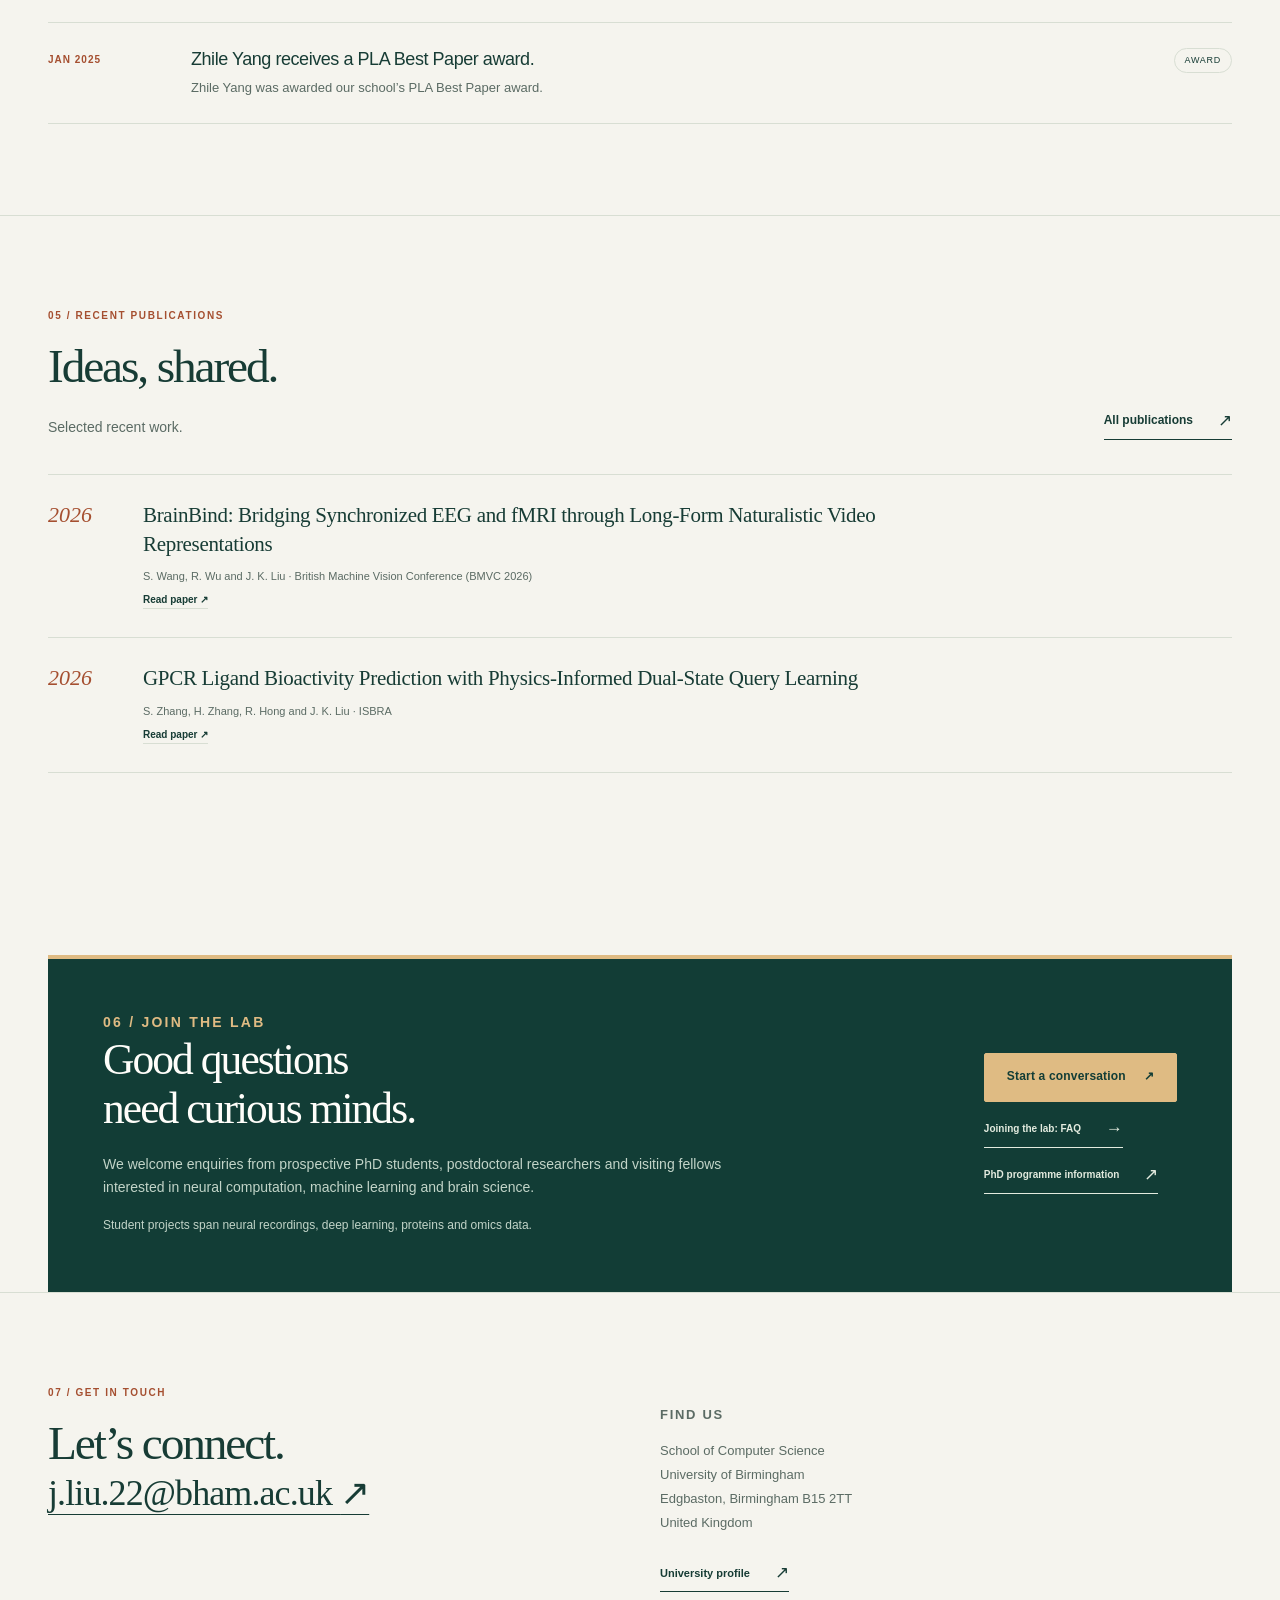
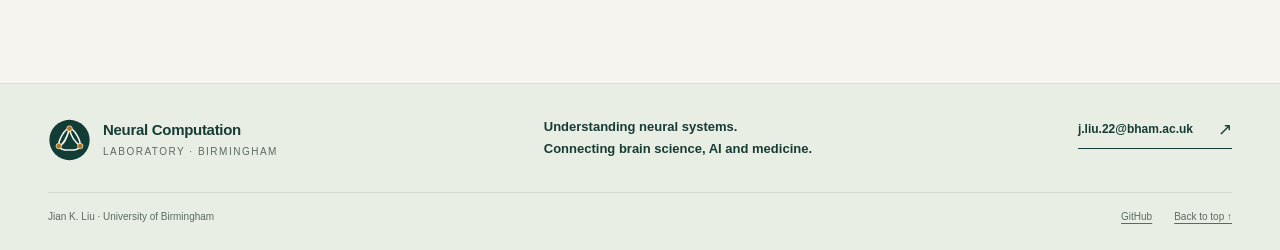
==== commit 99fc4b90: "Keep only BrainBind and GPCR on the homepage" ====
--- a/index.html
+++ b/index.html
@@ -64,18 +64,6 @@
   <img class="highlight-card-image" src="assets/images/highlight-gpcr.png" alt="Dual-State Query architecture representing active and inactive GPCR states with physics-informed allosteric gating." width="773" height="437" loading="lazy" decoding="async">
   <h3><a href="research-highlights.html#gpcr-bioactivity">Predicting GPCR ligand bioactivity</a></h3><p>Dual-State Query learns active and inactive receptor states to predict how ligands affect GPCR activity.</p>
   <div class="highlight-links"><a href="research-highlights.html#gpcr-bioactivity" aria-label="Read highlight: Predicting GPCR ligand bioactivity">Highlight <span aria-hidden="true">→</span></a><a data-highlight-paper href="https://doi.org/10.48550/arXiv.2609.16468" target="_blank" rel="noopener noreferrer">Paper <span aria-hidden="true">↗</span></a><a href="https://github.com/jiankliu/DSQ" target="_blank" rel="noopener noreferrer">Code <span aria-hidden="true">↗</span></a></div>
-</article>
-<article class="highlight-card">
-  <div class="highlight-top"><span class="highlight-kicker">Brain–machine interfaces</span><span class="highlight-index" aria-hidden="true">03</span></div>
-  
-  <h3><a href="research-highlights.html#brain-to-robot">Brain-to-robot hand decoding</a></h3><p>A Copilot framework checks neural-signal motion predictions for smoother robotic hand control.</p>
-  <div class="highlight-links"><a href="research-highlights.html#brain-to-robot" aria-label="Read highlight: Brain-to-robot hand decoding">Highlight <span aria-hidden="true">→</span></a><a data-highlight-paper href="https://doi.org/10.48550/arXiv.2603.27492" target="_blank" rel="noopener noreferrer">Paper <span aria-hidden="true">↗</span></a><a href="https://github.com/ssshiFang/EEGDecoding_Robotarm" target="_blank" rel="noopener noreferrer">Code <span aria-hidden="true">↗</span></a></div>
-</article>
-<article class="highlight-card">
-  <div class="highlight-top"><span class="highlight-kicker">Computational neuroscience</span><span class="highlight-index" aria-hidden="true">04</span></div>
-  
-  <h3><a href="research-highlights.html#tumour-associated-seizures">Tumour-associated seizures</a></h3><p>Experiments and modelling investigate neuronal changes in the peritumoral cortex and seizure progression.</p>
-  <div class="highlight-links"><a href="research-highlights.html#tumour-associated-seizures" aria-label="Read highlight: Tumour-associated seizures">Highlight <span aria-hidden="true">→</span></a><a data-highlight-paper href="https://doi.org/10.1038/s41467-025-66226-5" target="_blank" rel="noopener noreferrer">Paper <span aria-hidden="true">↗</span></a><a href="https://github.com/ydtang/Seizure-model" target="_blank" rel="noopener noreferrer">Code <span aria-hidden="true">↗</span></a></div>
 </article></div>
 </div></section>
 <section class="section people-section" id="people"><div class="container">
@@ -131,12 +119,6 @@
 </li><li class="publication-item">
   <span class="publication-year">2026</span>
   <div class="publication-body"><h3 class="publication-title">GPCR Ligand Bioactivity Prediction with Physics-Informed Dual-State Query Learning</h3><p class="publication-meta">S. Zhang, H. Zhang, R. Hong and J. K. Liu · ISBRA</p><a class="publication-link" href="https://doi.org/10.48550/arXiv.2609.16468" aria-label="Read GPCR Ligand Bioactivity Prediction with Physics-Informed Dual-State Query Learning" target="_blank" rel="noopener noreferrer">Read paper <span aria-hidden="true">↗</span></a></div>
-</li><li class="publication-item">
-  <span class="publication-year">2026</span>
-  <div class="publication-body"><h3 class="publication-title">Copilot-Assisted Second-Thought Framework for Brain-to-Robot Hand Motion Decoding</h3><p class="publication-meta">Y. Li, S. Wang and J. K. Liu · ICAIS &amp; ISAS</p><a class="publication-link" href="https://doi.org/10.48550/arXiv.2603.27492" aria-label="Read Copilot-Assisted Second-Thought Framework for Brain-to-Robot Hand Motion Decoding" target="_blank" rel="noopener noreferrer">Read paper <span aria-hidden="true">↗</span></a></div>
-</li><li class="publication-item">
-  <span class="publication-year">2025</span>
-  <div class="publication-body"><h3 class="publication-title">Aberrant neural activity in the peritumoral cortex underlies the progression of tumor associated seizures</h3><p class="publication-meta">B. Bouwen et al. · Nature Communications</p><a class="publication-link" href="https://doi.org/10.1038/s41467-025-66226-5" aria-label="Read Aberrant neural activity in the peritumoral cortex underlies the progression of tumor associated seizures" target="_blank" rel="noopener noreferrer">Read paper <span aria-hidden="true">↗</span></a></div>
 </li></ol>
 </div></section>
 <section class="section join-section" id="join"><div class="container"><div class="join-panel">
